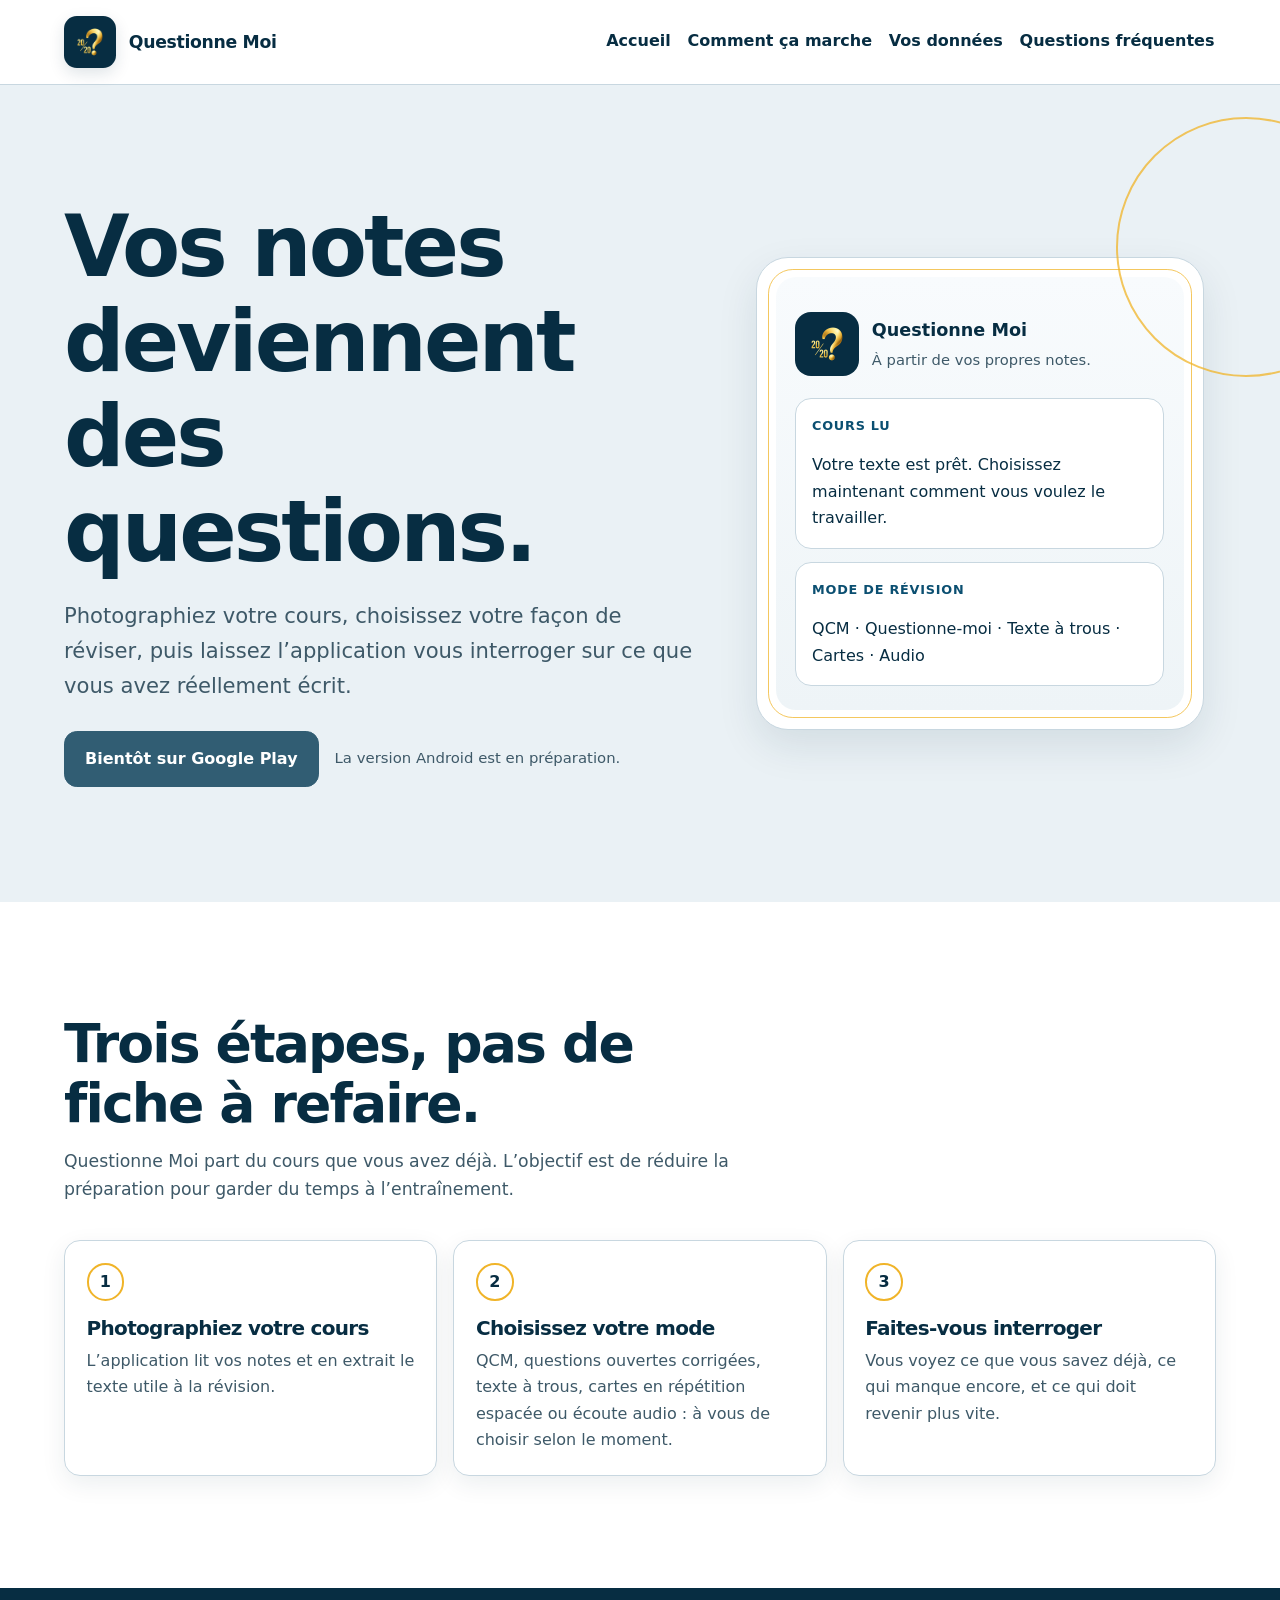
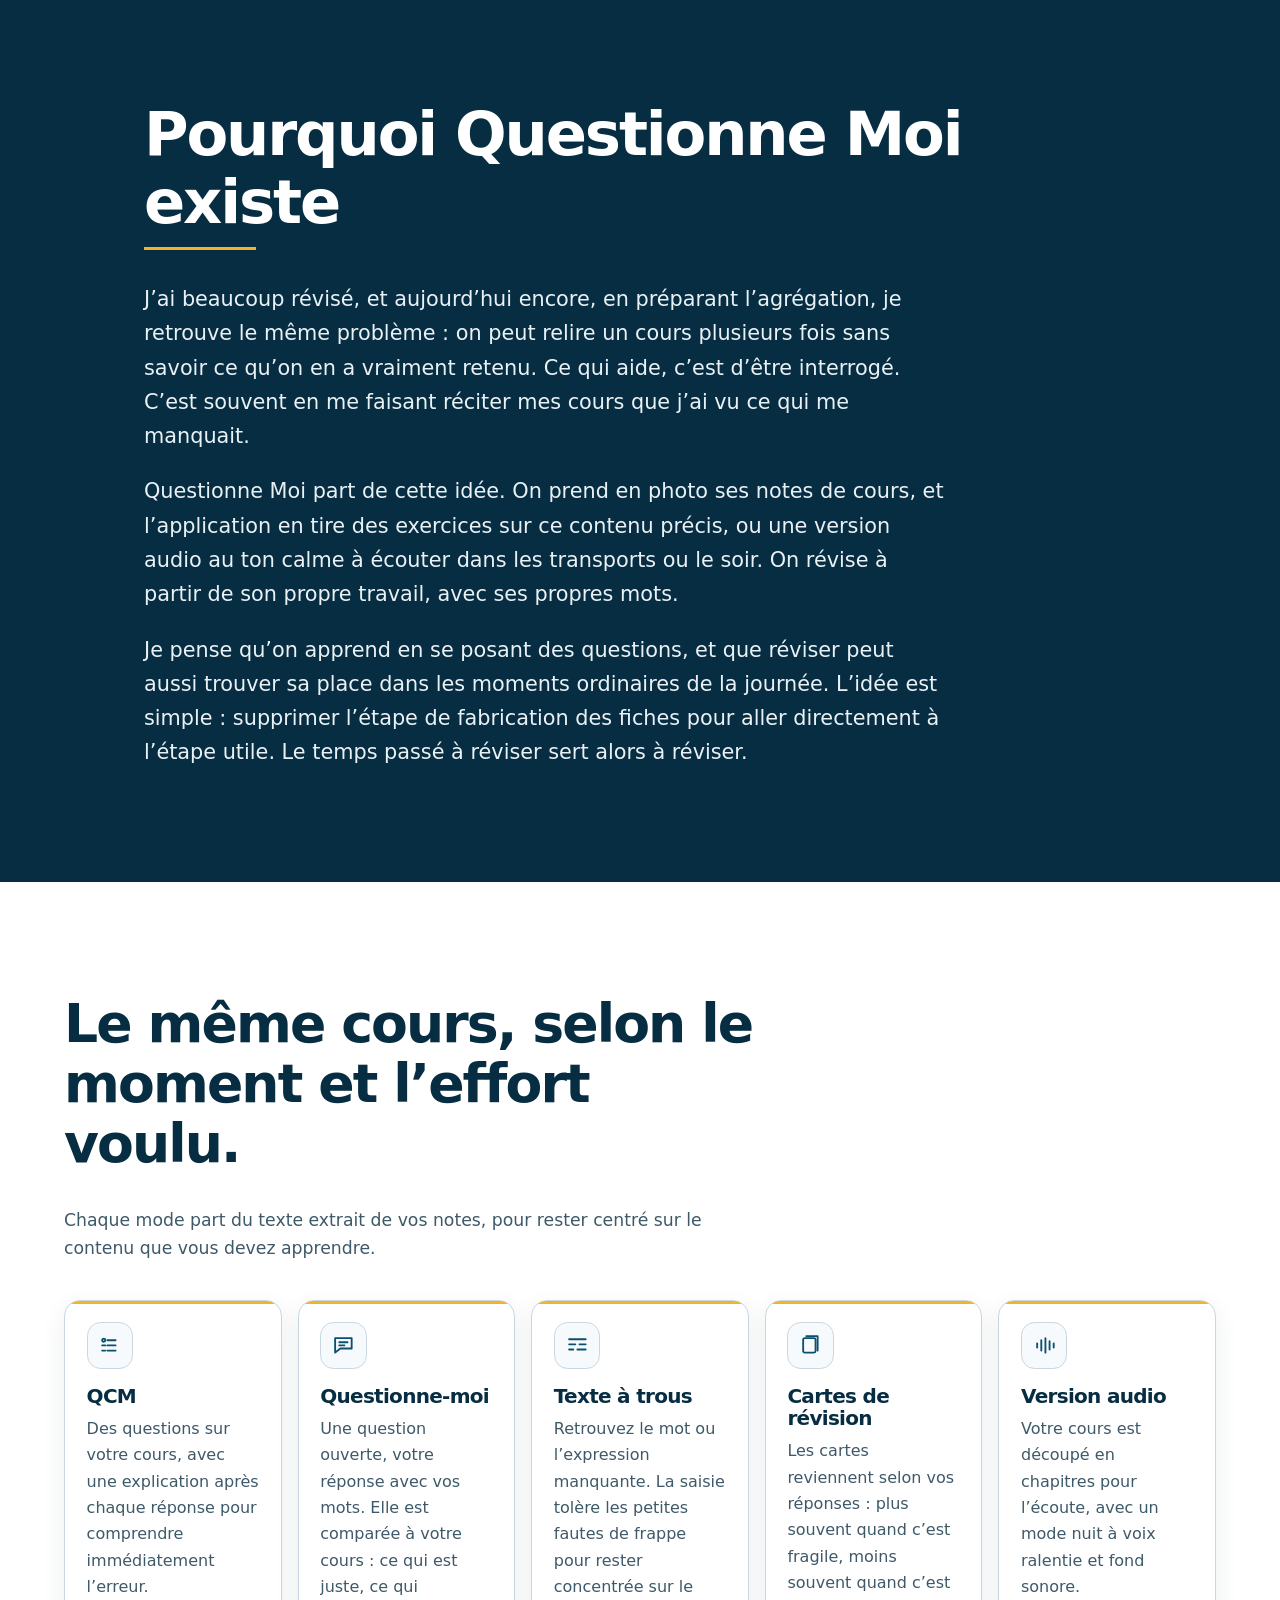
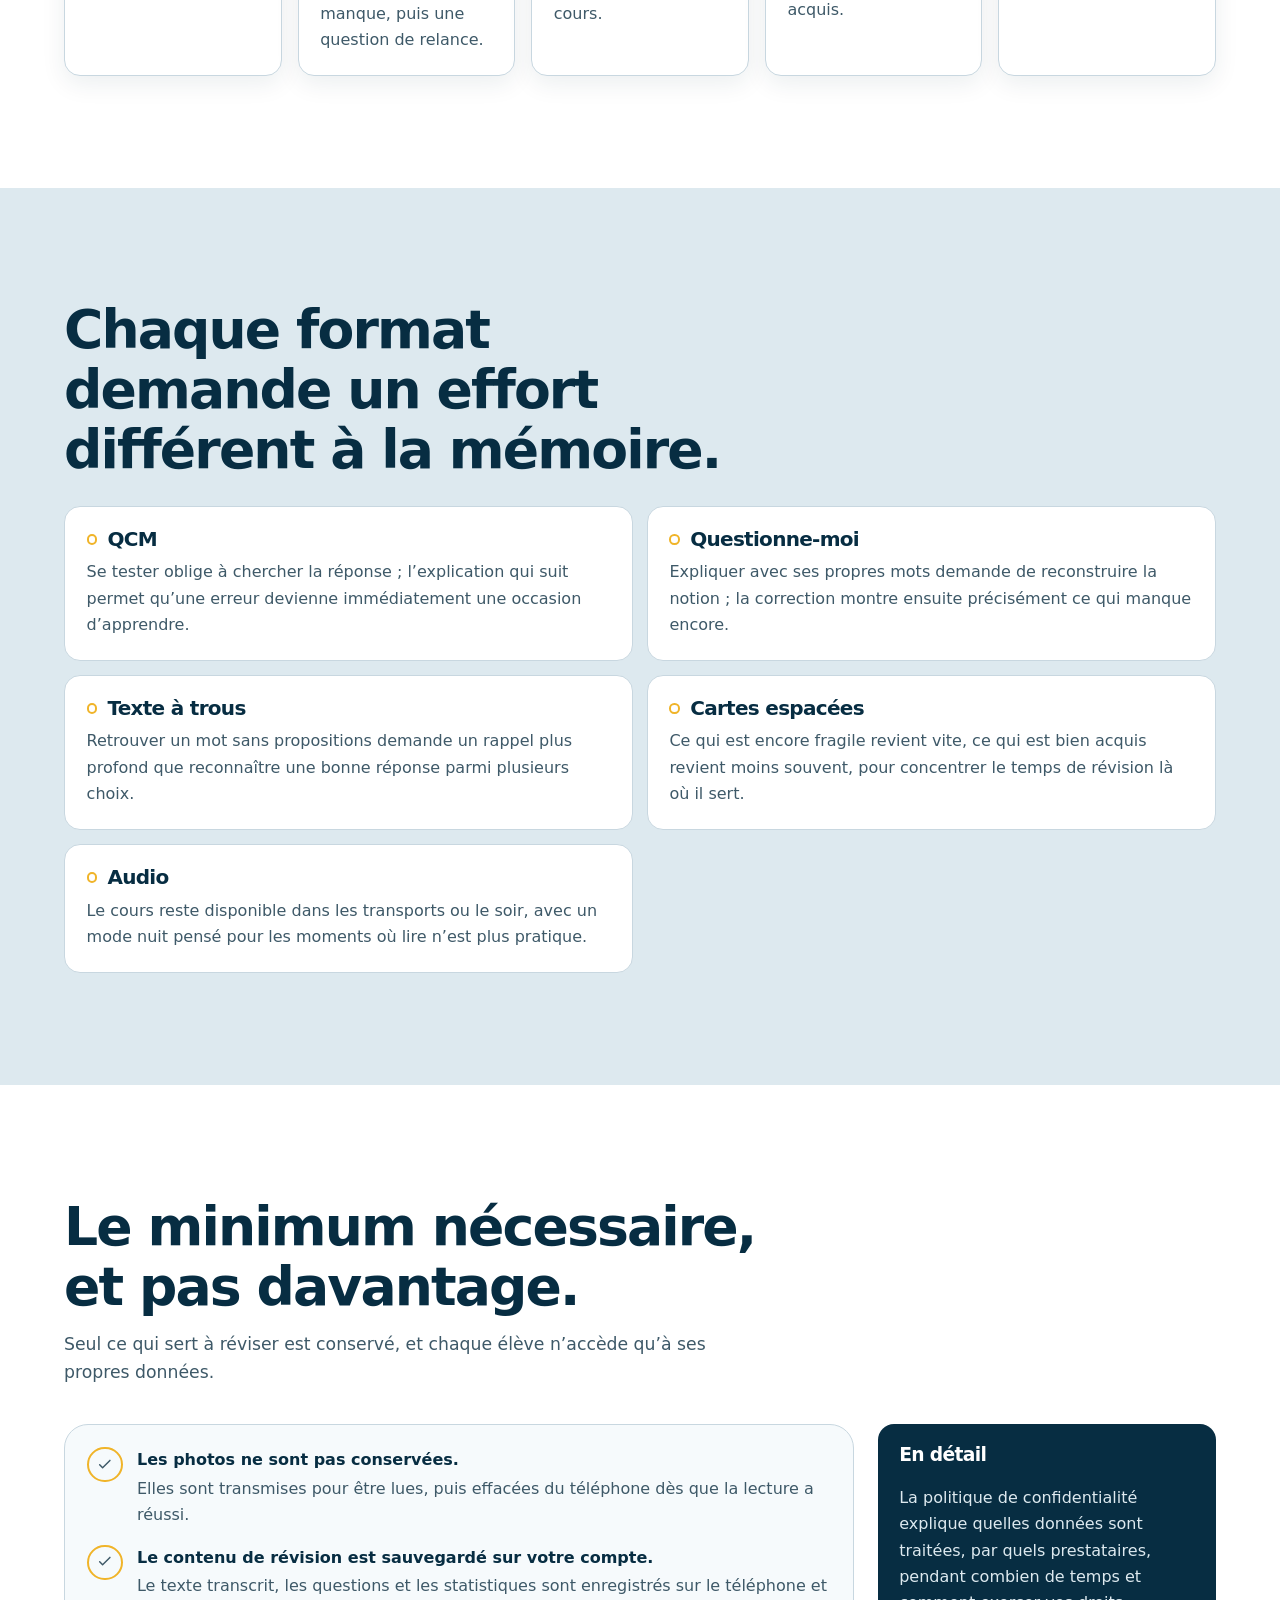
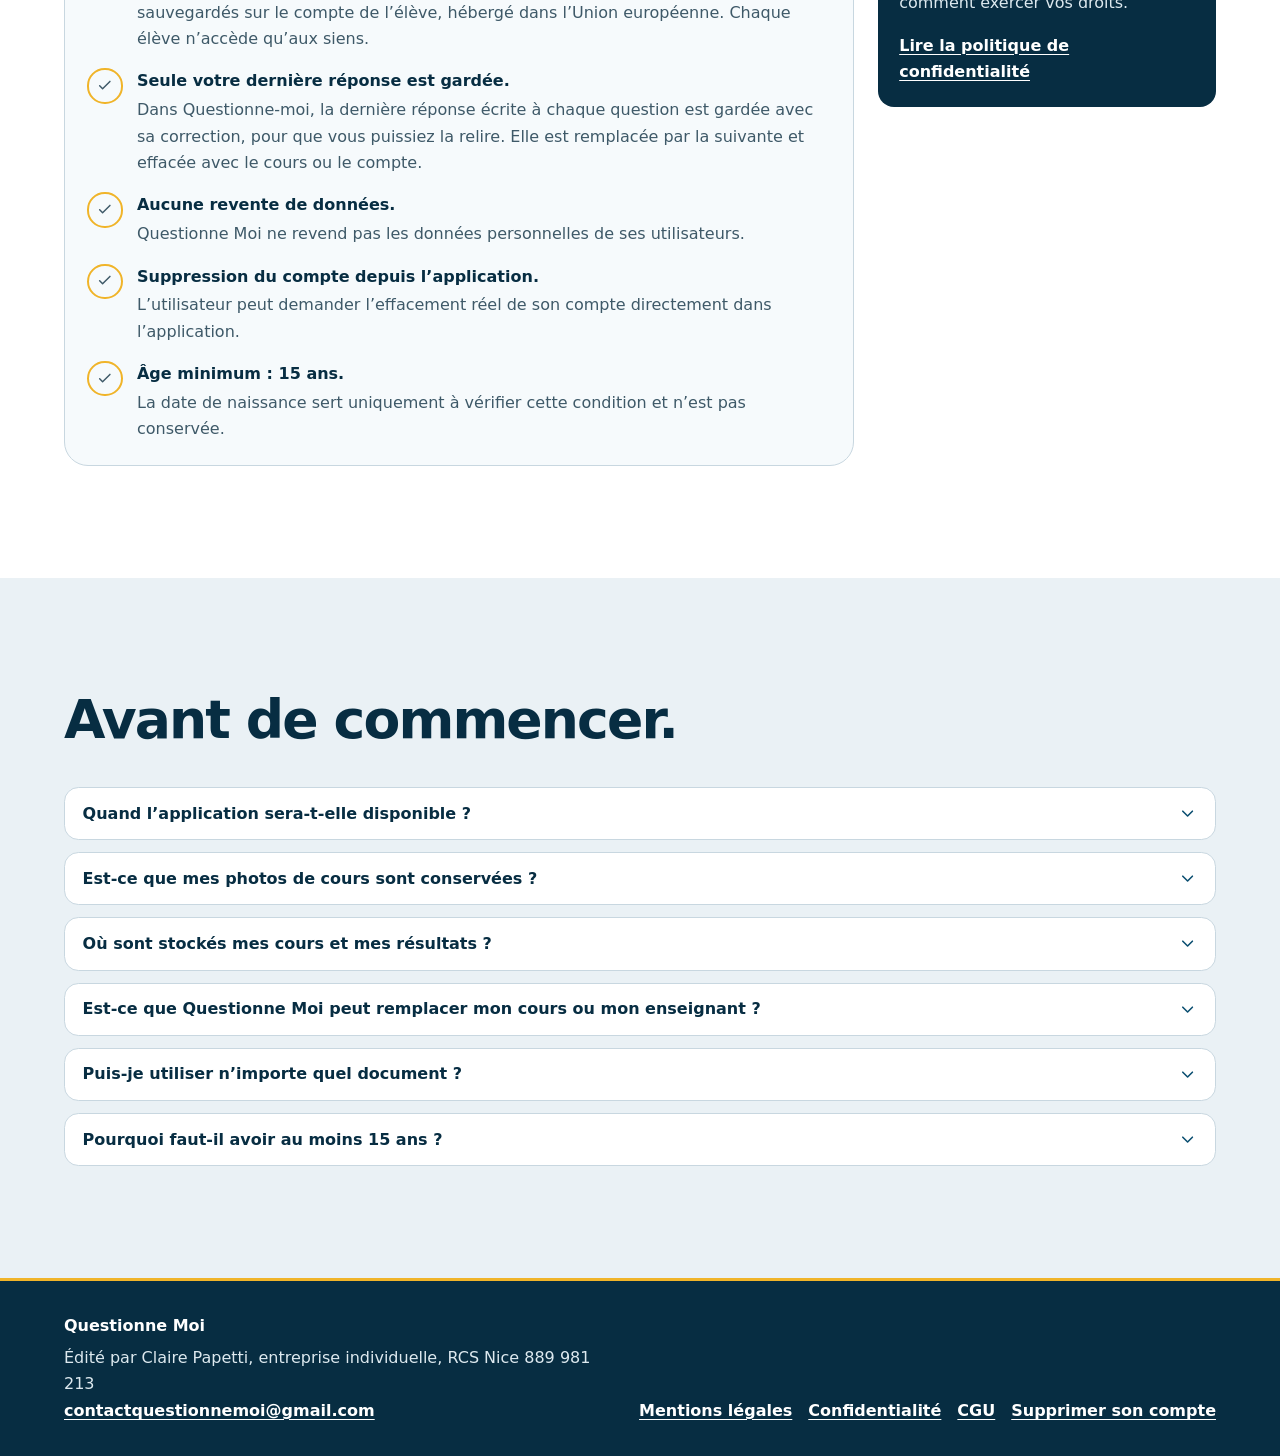
==== index.html @ 8e59fbe0 "Update index.html" ====
<!doctype html>
<html lang="fr">
  <head>
    <meta charset="utf-8">
      <meta name="viewport" content="width=device-width, initial-scale=1">
        <meta name="theme-color" content="#072D42">
          <title>Questionne Moi, réviser en se faisant interroger</title>
          <meta name="description" content="Application mobile de révision. On photographie ses notes de cours, et Questionne Moi en tire un QCM, des questions ouvertes corrigées, un texte à trous, des cartes de révision ou une version audio.">
            <link rel="canonical" href="https://www.questionnemoi.com/">
              <link rel="icon" href="assets/logo.png">
                <meta property="og:type" content="website">
                  <meta property="og:site_name" content="Questionne Moi">
                    <meta property="og:locale" content="fr_FR">
                      <meta property="og:title" content="Questionne Moi, réviser en se faisant interroger">
                        <meta property="og:description" content="Application mobile de révision. On photographie ses notes de cours, et Questionne Moi en tire un QCM, des questions ouvertes corrigées, un texte à trous, des cartes de révision ou une version audio.">
                          <meta property="og:url" content="https://www.questionnemoi.com/">
                            <meta property="og:image" content="https://www.questionnemoi.com/assets/partage.png">
                              <meta property="og:image:width" content="1200">
                                <meta property="og:image:height" content="630">
                                  <meta name="twitter:card" content="summary_large_image">
                                    <script>document.documentElement.classList.add('js');</script>
                                    <style>

:root {
  --ink: #072D42;
  --blue: #0B4F71;
  --blue-deep: #083D58;
  --gold: #F0B429;
  --paper: #EAF1F5;
  --white: #FFFFFF;
  --muted: #3E5968;
  --line: #C8D7E0;
  --shadow: 0 1rem 2.5rem rgba(7, 45, 66, 0.10);
  --shadow-soft: 0 .5rem 1.5rem rgba(7, 45, 66, 0.08);
  --radius-lg: 1.5rem;
  --radius-md: 1rem;
  --radius-sm: .75rem;
  --content: 72rem;
}

* { box-sizing: border-box; }

html {
  scroll-behavior: smooth;
  background: var(--paper);
}

body {
  margin: 0;
  color: var(--ink);
  background: var(--paper);
  font-family: system-ui, -apple-system, "Segoe UI", Roboto, Helvetica, Arial, sans-serif;
  font-size: 1rem;
  line-height: 1.65;
  text-rendering: optimizeLegibility;
}

img, svg { display: block; max-width: 100%; }

a {
  color: var(--blue);
  text-underline-offset: .18em;
  text-decoration-thickness: .08em;
}

a:hover { color: var(--blue-deep); }

button, a {
  -webkit-tap-highlight-color: transparent;
}

a:focus-visible,
button:focus-visible {
  outline: .1875rem solid var(--white);
  outline-offset: .1875rem;
  box-shadow: 0 0 0 .375rem var(--blue);
  border-radius: .35rem;
}

.skip-link {
  position: fixed;
  inset-inline-start: 1rem;
  inset-block-start: 1rem;
  z-index: 100;
  padding: .7rem 1rem;
  border-radius: .6rem;
  color: var(--white);
  background: var(--ink);
  transform: translateY(-180%);
  transition: transform 180ms ease;
}

.skip-link:focus { transform: translateY(0); }

.container {
  width: min(calc(100% - 2rem), var(--content));
  margin-inline: auto;
}

.site-header {
  position: relative;
  z-index: 20;
  background: var(--white);
  border-bottom: .0625rem solid var(--line);
}

.header-inner {
  display: flex;
  flex-direction: column;
  gap: 1rem;
  padding-block: 1rem;
}

.brand {
  display: inline-flex;
  align-items: center;
  gap: .8rem;
  color: var(--ink);
  text-decoration: none;
  font-weight: 800;
  letter-spacing: -.02em;
}

.brand:hover { color: var(--ink); }

.brand img {
  width: 3.25rem;
  height: 3.25rem;
  border-radius: .8rem;
  object-fit: cover;
  box-shadow: 0 .35rem 1rem rgba(7, 45, 66, .13);
}

.brand-name { font-size: 1.08rem; }

.site-nav ul {
  display: flex;
  flex-wrap: wrap;
  gap: .35rem .85rem;
  margin: 0;
  padding: 0;
  list-style: none;
}

.site-nav a {
  display: inline-block;
  padding: .4rem .1rem;
  color: var(--ink);
  font-weight: 700;
  text-decoration: none;
  border-bottom: .125rem solid transparent;
  transition: color 180ms ease, border-color 180ms ease, transform 180ms ease;
}

.site-nav a:hover {
  color: var(--blue);
  border-bottom-color: var(--gold);
  transform: translateY(-.06rem);
}

main { overflow: clip; }

.hero {
  position: relative;
  padding-block: clamp(4rem, 9vw, 7.5rem);
}

.hero::after {
  content: "";
  position: absolute;
  inset-inline-end: -6rem;
  inset-block-start: 2rem;
  width: 16rem;
  height: 16rem;
  border: .125rem solid rgba(240, 180, 41, .75);
  border-radius: 50%;
  pointer-events: none;
}

.hero-grid {
  position: relative;
  display: grid;
  gap: 2.5rem;
  align-items: center;
}

.eyebrow {
  margin: 0 0 .8rem;
  color: var(--blue);
  font-weight: 800;
  letter-spacing: .08em;
  text-transform: uppercase;
  font-size: .82rem;
}

h1, h2, h3 {
  margin-block-start: 0;
  color: var(--ink);
  line-height: 1.12;
  letter-spacing: -.035em;
}

h1 {
  max-width: 12ch;
  margin-block-end: 1.2rem;
  font-size: clamp(2.7rem, 8vw, 5.3rem);
  font-weight: 850;
}

.hero-copy {
  max-width: 40rem;
  margin: 0 0 1.7rem;
  color: var(--muted);
  font-size: clamp(1.08rem, 2.8vw, 1.32rem);
}

.cta-row {
  display: flex;
  flex-wrap: wrap;
  align-items: center;
  gap: 1rem;
}

.button {
  display: inline-flex;
  align-items: center;
  justify-content: center;
  min-height: 3.25rem;
  padding: .85rem 1.25rem;
  border: .0625rem solid var(--blue);
  border-radius: .8rem;
  color: var(--white);
  background: var(--blue);
  font: inherit;
  font-weight: 800;
  text-decoration: none;
  box-shadow: var(--shadow-soft);
  transition: transform 180ms ease, background-color 180ms ease, box-shadow 180ms ease;
}

.button:hover {
  color: var(--white);
  background: var(--blue-deep);
  transform: translateY(-.12rem);
  box-shadow: 0 .8rem 1.8rem rgba(7, 45, 66, .16);
}

.button[disabled] {
  opacity: 1;
  cursor: not-allowed;
  background: #315D73;
  border-color: #315D73;
  box-shadow: none;
  transform: none;
}

.cta-note {
  margin: 0;
  color: var(--muted);
  font-size: .93rem;
}

.hero-card {
  position: relative;
  max-width: 28rem;
  margin-inline: auto;
  padding: 1.2rem;
  background: var(--white);
  border: .0625rem solid var(--line);
  border-radius: 2rem;
  box-shadow: var(--shadow);
}

.hero-card::before {
  content: "";
  position: absolute;
  inset: .7rem;
  border: .0625rem solid rgba(240, 180, 41, .75);
  border-radius: 1.55rem;
  pointer-events: none;
}

.app-preview {
  position: relative;
  padding: 2.2rem 1.2rem 1.5rem;
  background: linear-gradient(180deg, #F8FBFD 0%, #EEF4F7 100%);
  border-radius: 1.25rem;
}

.preview-top {
  display: flex;
  align-items: center;
  gap: .8rem;
  margin-bottom: 1.4rem;
}

.preview-top img {
  width: 4rem;
  height: 4rem;
  border-radius: 1rem;
}

.preview-title {
  margin: 0;
  font-weight: 850;
  font-size: 1.1rem;
}

.preview-subtitle {
  margin: .2rem 0 0;
  color: var(--muted);
  font-size: .92rem;
}

.preview-card {
  margin-top: .85rem;
  padding: 1rem;
  background: var(--white);
  border: .0625rem solid var(--line);
  border-radius: 1rem;
}

.preview-label {
  margin: 0 0 .45rem;
  color: var(--blue);
  font-size: .8rem;
  font-weight: 800;
  text-transform: uppercase;
  letter-spacing: .06em;
}

.preview-card p:last-child { margin-bottom: 0; }

.section {
  padding-block: clamp(4.3rem, 9vw, 7rem);
}

.section-white { background: var(--white); }

.section-heading {
  max-width: 44rem;
  margin-bottom: 2.3rem;
}

.section-heading h2 {
  margin-bottom: .8rem;
  font-size: clamp(2rem, 5vw, 3.35rem);
}

.section-heading p {
  margin: 0;
  color: var(--muted);
  font-size: 1.08rem;
}

.steps,
.mode-grid {
  display: grid;
  gap: 1rem;
}

.step,
.mode-card,
.reason-card {
  position: relative;
  padding: 1.35rem;
  background: var(--white);
  border: .0625rem solid var(--line);
  border-radius: var(--radius-md);
  box-shadow: var(--shadow-soft);
  transition: transform 180ms ease, box-shadow 180ms ease, border-color 180ms ease;
}

.step:hover,
.mode-card:hover,
.reason-card:hover {
  transform: translateY(-.2rem);
  box-shadow: 0 .9rem 2rem rgba(7, 45, 66, .12);
  border-color: #9CB6C5;
}

.step-number {
  display: inline-flex;
  align-items: center;
  justify-content: center;
  width: 2.35rem;
  height: 2.35rem;
  margin-bottom: 1rem;
  border: .125rem solid var(--gold);
  border-radius: 50%;
  color: var(--ink);
  background: var(--white);
  font-weight: 850;
}

.icon-wrap {
  display: inline-grid;
  place-items: center;
  width: 2.9rem;
  height: 2.9rem;
  margin-bottom: 1rem;
  border: .0625rem solid var(--line);
  border-radius: .85rem;
  color: var(--blue);
  background: #F7FAFC;
}

.icon-wrap svg {
  width: 1.55rem;
  height: 1.55rem;
}

.step h3,
.mode-card h3,
.reason-card h3 {
  margin-bottom: .55rem;
  font-size: 1.25rem;
}

.step p,
.mode-card p,
.reason-card p {
  margin: 0;
  color: var(--muted);
}

.why {
  position: relative;
  color: var(--paper);
  background: var(--ink);
}

.why .container {
  width: min(calc(100% - 2rem), 62rem);
}

.why .eyebrow { color: #DDE9EF; }

.why h2 {
  position: relative;
  display: inline-block;
  margin-bottom: 2rem;
  color: var(--white);
  font-size: clamp(2.2rem, 5.5vw, 3.8rem);
}

.why h2::after {
  content: "";
  display: block;
  width: 7rem;
  height: .18rem;
  margin-top: .7rem;
  background: var(--gold);
  transform-origin: left center;
}

.js .why:not(.is-visible) h2::after {
  transform: scaleX(0);
}

.js .why.is-visible h2::after {
  transform: scaleX(1);
  transition: transform 520ms ease 120ms;
}

.why-copy {
  display: grid;
  gap: 1.3rem;
  max-width: 50rem;
}

.why-copy p {
  margin: 0;
  color: #EAF1F5;
  font-size: clamp(1.08rem, 2.4vw, 1.3rem);
}

.editor-placeholder {
  display: inline-block;
  margin-inline-start: .25rem;
  padding: .08rem .35rem;
  border: .0625rem dashed #B9CDD8;
  border-radius: .35rem;
  color: #FFFFFF;
  font-size: .9em;
}

.modes-intro {
  display: flex;
  flex-direction: column;
  gap: 1.2rem;
}

.mode-card {
  overflow: hidden;
}

.mode-card::before {
  content: "";
  position: absolute;
  inset-block-start: 0;
  inset-inline: 0;
  height: .22rem;
  background: var(--gold);
}

.memory {
  background: #DDE9EF;
}

.memory .section-heading {
  margin-bottom: 1.6rem;
}

.reason-list {
  display: grid;
  gap: .85rem;
}

.reason-card {
  box-shadow: none;
}

.reason-card h3 {
  display: flex;
  align-items: center;
  gap: .65rem;
}

.reason-dot {
  flex: 0 0 auto;
  width: .65rem;
  height: .65rem;
  border: .125rem solid var(--gold);
  border-radius: 50%;
}

.data-grid {
  display: grid;
  gap: 1.5rem;
  align-items: start;
}

.data-panel {
  padding: 1.4rem;
  background: #F6FAFC;
  border: .0625rem solid var(--line);
  border-radius: var(--radius-lg);
}

.data-list {
  display: grid;
  gap: 1rem;
  margin: 0;
  padding: 0;
  list-style: none;
}

.data-list li {
  display: grid;
  grid-template-columns: 2.3rem 1fr;
  gap: .8rem;
  align-items: start;
}

.data-check {
  display: grid;
  place-items: center;
  width: 2.2rem;
  height: 2.2rem;
  border: .125rem solid var(--gold);
  border-radius: 50%;
  color: var(--blue);
}

.data-check svg {
  width: 1.1rem;
  height: 1.1rem;
}

.data-list strong {
  display: block;
  margin-bottom: .15rem;
}

.data-list span {
  color: var(--muted);
}

.data-note {
  padding: 1.35rem;
  color: var(--white);
  background: var(--ink);
  border-radius: var(--radius-md);
}

.data-note h3 { color: var(--white); }

.data-note p {
  margin-bottom: 1rem;
  color: #DDE9EF;
}

.data-note a {
  color: var(--white);
  font-weight: 800;
}

.data-note a:hover { color: var(--paper); }

.faq-list {
  display: grid;
  gap: .75rem;
}

.faq-item {
  background: var(--white);
  border: .0625rem solid var(--line);
  border-radius: .9rem;
  overflow: hidden;
  transition: border-color 180ms ease, box-shadow 180ms ease;
}

.faq-item:hover {
  border-color: #9CB6C5;
  box-shadow: var(--shadow-soft);
}

.faq-item h3 {
  margin: 0;
  font-size: 1rem;
  letter-spacing: 0;
}

.faq-question {
  width: 100%;
  display: flex;
  align-items: center;
  justify-content: space-between;
  gap: 1rem;
  padding: 1rem 1.1rem;
  border: 0;
  color: var(--ink);
  background: transparent;
  font: inherit;
  font-weight: 800;
  text-align: left;
  cursor: pointer;
}

.faq-question:hover { background: #F8FBFD; }

.faq-question svg {
  flex: 0 0 auto;
  width: 1.2rem;
  height: 1.2rem;
  color: var(--blue);
  transition: transform 180ms ease;
}

.faq-question[aria-expanded="true"] svg {
  transform: rotate(180deg);
}

.faq-answer {
  height: 0;
  overflow: hidden;
  transition: height 220ms ease;
}

.faq-answer-inner {
  padding: 0 1.1rem 1.1rem;
  color: var(--muted);
}

.faq-answer-inner p { margin: 0; }

.site-footer {
  color: #EAF1F5;
  background: var(--ink);
  border-top: .1875rem solid var(--gold);
}

.footer-inner {
  display: grid;
  gap: 1.5rem;
  padding-block: 2rem;
}

.footer-brand {
  margin: 0 0 .35rem;
  color: var(--white);
  font-weight: 850;
}

.footer-meta {
  margin: 0;
  color: #DDE9EF;
}

.footer-links {
  display: flex;
  flex-wrap: wrap;
  gap: .5rem 1rem;
  margin: 0;
  padding: 0;
  list-style: none;
}

.site-footer a {
  color: var(--white);
  font-weight: 700;
  transition: color 180ms ease, transform 180ms ease;
}

.site-footer a:hover {
  color: var(--paper);
  transform: translateY(-.06rem);
}

.js .reveal {
  opacity: 0;
  transform: translateY(1rem);
}

.js .reveal.is-visible {
  opacity: 1;
  transform: translateY(0);
  transition: opacity 520ms ease, transform 520ms ease;
}

.js .why-copy p {
  opacity: 0;
  transform: translateY(.8rem);
}

.js .why.is-visible .why-copy p {
  opacity: 1;
  transform: translateY(0);
  transition: opacity 520ms ease, transform 520ms ease;
}

.js .why.is-visible .why-copy p:nth-child(1) { transition-delay: 140ms; }
.js .why.is-visible .why-copy p:nth-child(2) { transition-delay: 250ms; }
.js .why.is-visible .why-copy p:nth-child(3) { transition-delay: 360ms; }

@media (min-width: 42rem) {
  .container { width: min(calc(100% - 3rem), var(--content)); }

  .header-inner {
    flex-direction: row;
    align-items: center;
    justify-content: space-between;
  }

  .hero-grid {
    grid-template-columns: minmax(0, 1.15fr) minmax(18rem, .85fr);
  }

  .steps { grid-template-columns: repeat(3, minmax(0, 1fr)); }
  .mode-grid { grid-template-columns: repeat(2, minmax(0, 1fr)); }
  .reason-list { grid-template-columns: repeat(2, minmax(0, 1fr)); }
  .data-grid { grid-template-columns: minmax(0, 1.4fr) minmax(16rem, .6fr); }

  .footer-inner {
    grid-template-columns: minmax(0, 1fr) auto;
    align-items: end;
  }
}

@media (min-width: 68rem) {
  .mode-grid { grid-template-columns: repeat(5, minmax(0, 1fr)); }
}

@media (prefers-reduced-motion: reduce) {
  html { scroll-behavior: auto; }

  *,
  *::before,
  *::after {
    animation: none !important;
    transition: none !important;
  }

  .js .reveal,
  .js .why-copy p,
  .js .why:not(.is-visible) h2::after {
    opacity: 1 !important;
    transform: none !important;
  }

  .faq-answer {
    transition: none !important;
  }
}

  </style>
                                  </head>
                                  <body>
                                    <a class="skip-link" href="#contenu">Aller au contenu</a>
                                    <header class="site-header">
                                      <div class="container header-inner">
                                        <a class="brand" href="index.html" aria-label="Questionne Moi, accueil">
                                          <img src="assets/logo.png" alt="Logo Questionne Moi, point d’interrogation doré sur fond bleu encre">
                                            <span class="brand-name">Questionne Moi</span>
                                          </a>
                                          <nav class="site-nav" aria-label="Navigation principale">
                                            <ul>
                                              <li>
                                                <a href="index.html">Accueil</a>
                                              </li>
                                              <li>
                                                <a href="index.html#fonctionnement">Comment ça marche</a>
                                              </li>
                                              <li>
                                                <a href="index.html#donnees">Vos données</a>
                                              </li>
                                              <li>
                                                <a href="index.html#faq">Questions fréquentes</a>
                                              </li>
                                            </ul>
                                          </nav>
                                        </div>
                                      </header>
                                      <main id="contenu">
                                        <section class="hero" aria-labelledby="hero-title">
                                          <div class="container hero-grid">
                                            <div>
                                              <h1 id="hero-title">Vos notes deviennent des questions.</h1>
                                              <p class="hero-copy">Photographiez votre cours, choisissez votre façon de réviser, puis laissez l’application vous interroger sur ce que vous avez réellement écrit.</p>
                                              <div class="cta-row">
                                                <button class="button" type="button" disabled aria-disabled="true">Bientôt sur Google Play</button>
                                                <p class="cta-note">La version Android est en préparation.</p>
                                              </div>
                                            </div>
                                            <div class="hero-card" aria-label="Aperçu du fonctionnement de Questionne Moi">
                                              <div class="app-preview">
                                                <div class="preview-top">
                                                  <img src="assets/logo.png" alt="Logo Questionne Moi">
                                                    <div>
                                                      <p class="preview-title">Questionne Moi</p>
                                                      <p class="preview-subtitle">À partir de vos propres notes.</p>
                                                    </div>
                                                  </div>
                                                  <div class="preview-card">
                                                    <p class="preview-label">Cours lu</p>
                                                    <p>Votre texte est prêt. Choisissez maintenant comment vous voulez le travailler.</p>
                                                  </div>
                                                  <div class="preview-card">
                                                    <p class="preview-label">Mode de révision</p>
                                                    <p>QCM · Questionne-moi · Texte à trous · Cartes · Audio</p>
                                                  </div>
                                                </div>
                                              </div>
                                            </div>
                                          </section>
                                          <section class="section section-white" id="fonctionnement" aria-labelledby="fonctionnement-title">
                                            <div class="container">
                                              <div class="section-heading">
                                                <h2 id="fonctionnement-title">Trois étapes, pas de fiche à refaire.</h2>
                                                <p>Questionne Moi part du cours que vous avez déjà. L’objectif est de réduire la préparation pour garder du temps à l’entraînement.</p>
                                              </div>
                                              <div class="steps">
                                                <article class="step">
                                                  <span class="step-number" aria-hidden="true">1</span>
                                                  <h3>Photographiez votre cours</h3>
                                                  <p>L’application lit vos notes et en extrait le texte utile à la révision.</p>
                                                </article>
                                                <article class="step">
                                                  <span class="step-number" aria-hidden="true">2</span>
                                                  <h3>Choisissez votre mode</h3>
                                                  <p>QCM, questions ouvertes corrigées, texte à trous, cartes en répétition espacée ou écoute audio : à vous de choisir selon le moment.</p>
                                                </article>
                                                <article class="step">
                                                  <span class="step-number" aria-hidden="true">3</span>
                                                  <h3>Faites-vous interroger</h3>
                                                  <p>Vous voyez ce que vous savez déjà, ce qui manque encore, et ce qui doit revenir plus vite.</p>
                                                </article>
                                              </div>
                                            </div>
                                          </section>
                                          <section class="section why" id="pourquoi" aria-labelledby="pourquoi-title">
                                            <div class="container">
                                              <h2 id="pourquoi-title">Pourquoi Questionne Moi existe</h2>
                                              <div class="why-copy">
                                                <p>J’ai beaucoup révisé, et aujourd’hui encore, en préparant l’agrégation, je retrouve le même problème : on peut relire un cours plusieurs fois sans savoir ce qu’on en a vraiment retenu. Ce qui aide, c’est d’être interrogé. C’est souvent en me faisant réciter mes cours que j’ai vu ce qui me manquait.</p>
                                                <p>Questionne Moi part de cette idée. On prend en photo ses notes de cours, et l’application en tire des exercices sur ce contenu précis, ou une version audio au ton calme à écouter dans les transports ou le soir. On révise à partir de son propre travail, avec ses propres mots.</p>
                                                <p>Je pense qu’on apprend en se posant des questions, et que réviser peut aussi trouver sa place dans les moments ordinaires de la journée. L’idée est simple : supprimer l’étape de fabrication des fiches pour aller directement à l’étape utile. Le temps passé à réviser sert alors à réviser.</p>
                                              </div>
                                            </div>
                                          </section>
                                          <section class="section section-white" id="modes" aria-labelledby="modes-title">
                                            <div class="container">
                                              <div class="section-heading modes-intro">
                                                <div>
                                                  <h2 id="modes-title">Le même cours, selon le moment et l’effort voulu.</h2>
                                                </div>
                                                <p>Chaque mode part du texte extrait de vos notes, pour rester centré sur le contenu que vous devez apprendre.</p>
                                              </div>
                                              <div class="mode-grid">
                                                <article class="mode-card">
                                                  <div class="icon-wrap" aria-hidden="true">
                                                    <svg viewBox="0 0 24 24" fill="none" stroke="currentColor" stroke-width="1.8" stroke-linecap="round" stroke-linejoin="round">
                                                      <circle cx="6.5" cy="7" r="1.5"/>
                                                      <path d="M10 7h8M5 12h3M10 12h8M5 17h3M10 17h8"/>
                                                    </svg>
                                                  </div>
                                                  <h3>QCM</h3>
                                                  <p>Des questions sur votre cours, avec une explication après chaque réponse pour comprendre immédiatement l’erreur.</p>
                                                </article>
                                                <article class="mode-card">
                                                  <div class="icon-wrap" aria-hidden="true">
                                                    <svg viewBox="0 0 24 24" fill="none" stroke="currentColor" stroke-width="1.8" stroke-linecap="round" stroke-linejoin="round">
                                                      <path d="M4 5h16v10H9l-5 4z"/>
                                                      <path d="M8 9h8M8 12h5"/>
                                                    </svg>
                                                  </div>
                                                  <h3>Questionne-moi</h3>
                                                  <p>Une question ouverte, votre réponse avec vos mots. Elle est comparée à votre cours : ce qui est juste, ce qui manque, puis une question de relance.</p>
                                                </article>
                                                <article class="mode-card">
                                                  <div class="icon-wrap" aria-hidden="true">
                                                    <svg viewBox="0 0 24 24" fill="none" stroke="currentColor" stroke-width="1.8" stroke-linecap="round" stroke-linejoin="round">
                                                      <path d="M4 6h16M4 11h6M14 11h6M4 16h4M12 16h8"/>
                                                    </svg>
                                                  </div>
                                                  <h3>Texte à trous</h3>
                                                  <p>Retrouvez le mot ou l’expression manquante. La saisie tolère les petites fautes de frappe pour rester concentrée sur le cours.</p>
                                                </article>
                                                <article class="mode-card">
                                                  <div class="icon-wrap" aria-hidden="true">
                                                    <svg viewBox="0 0 24 24" fill="none" stroke="currentColor" stroke-width="1.8" stroke-linecap="round" stroke-linejoin="round">
                                                      <rect x="5" y="5" width="12" height="14" rx="1.5"/>
                                                      <path d="M8 3h11v14"/>
                                                    </svg>
                                                  </div>
                                                  <h3>Cartes de révision</h3>
                                                  <p>Les cartes reviennent selon vos réponses : plus souvent quand c’est fragile, moins souvent quand c’est acquis.</p>
                                                </article>
                                                <article class="mode-card">
                                                  <div class="icon-wrap" aria-hidden="true">
                                                    <svg viewBox="0 0 24 24" fill="none" stroke="currentColor" stroke-width="1.8" stroke-linecap="round" stroke-linejoin="round">
                                                      <path d="M5 10v4M9 7v10M13 5v14M17 8v8M21 10v4"/>
                                                    </svg>
                                                  </div>
                                                  <h3>Version audio</h3>
                                                  <p>Votre cours est découpé en chapitres pour l’écoute, avec un mode nuit à voix ralentie et fond sonore.</p>
                                                </article>
                                              </div>
                                            </div>
                                          </section>
                                          <section class="section memory" id="pourquoi-exercices" aria-labelledby="pourquoi-exercices-title">
                                            <div class="container">
                                              <div class="section-heading">
                                                <h2 id="pourquoi-exercices-title">Chaque format demande un effort différent à la mémoire.</h2>
                                              </div>
                                              <div class="reason-list">
                                                <article class="reason-card">
                                                  <h3>
                                                    <span class="reason-dot" aria-hidden="true">
                                                    </span>QCM</h3>
                                                    <p>Se tester oblige à chercher la réponse ; l’explication qui suit permet qu’une erreur devienne immédiatement une occasion d’apprendre.</p>
                                                  </article>
                                                  <article class="reason-card">
                                                    <h3>
                                                      <span class="reason-dot" aria-hidden="true">
                                                      </span>Questionne-moi</h3>
                                                      <p>Expliquer avec ses propres mots demande de reconstruire la notion ; la correction montre ensuite précisément ce qui manque encore.</p>
                                                    </article>
                                                    <article class="reason-card">
                                                      <h3>
                                                        <span class="reason-dot" aria-hidden="true">
                                                        </span>Texte à trous</h3>
                                                        <p>Retrouver un mot sans propositions demande un rappel plus profond que reconnaître une bonne réponse parmi plusieurs choix.</p>
                                                      </article>
                                                      <article class="reason-card">
                                                        <h3>
                                                          <span class="reason-dot" aria-hidden="true">
                                                          </span>Cartes espacées</h3>
                                                          <p>Ce qui est encore fragile revient vite, ce qui est bien acquis revient moins souvent, pour concentrer le temps de révision là où il sert.</p>
                                                        </article>
                                                        <article class="reason-card">
                                                          <h3>
                                                            <span class="reason-dot" aria-hidden="true">
                                                            </span>Audio</h3>
                                                            <p>Le cours reste disponible dans les transports ou le soir, avec un mode nuit pensé pour les moments où lire n’est plus pratique.</p>
                                                          </article>
                                                        </div>
                                                      </div>
                                                    </section>
                                                    <section class="section section-white" id="donnees" aria-labelledby="donnees-title">
                                                      <div class="container">
                                                        <div class="section-heading">
                                                          <h2 id="donnees-title">Le minimum nécessaire, et pas davantage.</h2>
                                                          <p>Seul ce qui sert à réviser est conservé, et chaque élève n’accède qu’à ses propres données.</p>
                                                        </div>
                                                        <div class="data-grid">
                                                          <div class="data-panel">
                                                            <ul class="data-list">
                                                              <li>
                                                                <span class="data-check" aria-hidden="true">
                                                                  <svg viewBox="0 0 24 24" fill="none" stroke="currentColor" stroke-width="2" stroke-linecap="round" stroke-linejoin="round">
                                                                    <path d="M5 12l4 4L19 6"/>
                                                                  </svg>
                                                                </span>
                                                                <div>
                                                                  <strong>Les photos ne sont pas conservées.</strong>
                                                                  <span>Elles sont transmises pour être lues, puis effacées du téléphone dès que la lecture a réussi.</span>
                                                                </div>
                                                              </li>
                                                              <li>
                                                                <span class="data-check" aria-hidden="true">
                                                                  <svg viewBox="0 0 24 24" fill="none" stroke="currentColor" stroke-width="2" stroke-linecap="round" stroke-linejoin="round">
                                                                    <path d="M5 12l4 4L19 6"/>
                                                                  </svg>
                                                                </span>
                                                                <div>
                                                                  <strong>Le contenu de révision est sauvegardé sur votre compte.</strong>
                                                                  <span>Le texte transcrit, les questions et les statistiques sont enregistrés sur le téléphone et sauvegardés sur le compte de l’élève, hébergé dans l’Union européenne. Chaque élève n’accède qu’aux siens.</span>
                                                                </div>
                                                              </li>
                                                              <li>
                                                                <span class="data-check" aria-hidden="true">
                                                                  <svg viewBox="0 0 24 24" fill="none" stroke="currentColor" stroke-width="2" stroke-linecap="round" stroke-linejoin="round">
                                                                    <path d="M5 12l4 4L19 6"/>
                                                                  </svg>
                                                                </span>
                                                                <div>
                                                                  <strong>Seule votre dernière réponse est gardée.</strong>
                                                                  <span>Dans Questionne-moi, la dernière réponse écrite à chaque question est gardée avec sa correction, pour que vous puissiez la relire. Elle est remplacée par la suivante et effacée avec le cours ou le compte.</span>
                                                                </div>
                                                              </li>
                                                              <li>
                                                                <span class="data-check" aria-hidden="true">
                                                                  <svg viewBox="0 0 24 24" fill="none" stroke="currentColor" stroke-width="2" stroke-linecap="round" stroke-linejoin="round">
                                                                    <path d="M5 12l4 4L19 6"/>
                                                                  </svg>
                                                                </span>
                                                                <div>
                                                                  <strong>Aucune revente de données.</strong>
                                                                  <span>Questionne Moi ne revend pas les données personnelles de ses utilisateurs.</span>
                                                                </div>
                                                              </li>
                                                              <li>
                                                                <span class="data-check" aria-hidden="true">
                                                                  <svg viewBox="0 0 24 24" fill="none" stroke="currentColor" stroke-width="2" stroke-linecap="round" stroke-linejoin="round">
                                                                    <path d="M5 12l4 4L19 6"/>
                                                                  </svg>
                                                                </span>
                                                                <div>
                                                                  <strong>Suppression du compte depuis l’application.</strong>
                                                                  <span>L’utilisateur peut demander l’effacement réel de son compte directement dans l’application.</span>
                                                                </div>
                                                              </li>
                                                              <li>
                                                                <span class="data-check" aria-hidden="true">
                                                                  <svg viewBox="0 0 24 24" fill="none" stroke="currentColor" stroke-width="2" stroke-linecap="round" stroke-linejoin="round">
                                                                    <path d="M5 12l4 4L19 6"/>
                                                                  </svg>
                                                                </span>
                                                                <div>
                                                                  <strong>Âge minimum : 15 ans.</strong>
                                                                  <span>La date de naissance sert uniquement à vérifier cette condition et n’est pas conservée.</span>
                                                                </div>
                                                              </li>
                                                            </ul>
                                                          </div>
                                                          <aside class="data-note" aria-label="En savoir plus sur les données personnelles">
                                                            <h3>En détail</h3>
                                                            <p>La politique de confidentialité explique quelles données sont traitées, par quels prestataires, pendant combien de temps et comment exercer vos droits.</p>
                                                            <a href="confidentialite.html">Lire la politique de confidentialité</a>
                                                          </aside>
                                                        </div>
                                                      </div>
                                                    </section>
                                                    <section class="section" id="faq" aria-labelledby="faq-title">
                                                      <div class="container">
                                                        <div class="section-heading">
                                                          <h2 id="faq-title">Avant de commencer.</h2>
                                                        </div>
                                                        <div class="faq-list">
                                                          <article class="faq-item">
                                                            <h3>
                                                              <button class="faq-question" type="button" aria-expanded="false" aria-controls="faq-a1" id="faq-q1">
                                                                Quand l’application sera-t-elle disponible ?
                                                                <svg viewBox="0 0 24 24" fill="none" stroke="currentColor" stroke-width="2" stroke-linecap="round" stroke-linejoin="round" aria-hidden="true">
                                                                  <path d="M6 9l6 6 6-6"/>
                                                                </svg>
                                                              </button>
                                                            </h3>
                                                            <div class="faq-answer" id="faq-a1" role="region" aria-labelledby="faq-q1" hidden>
                                                              <div class="faq-answer-inner">
                                                                <p>Questionne Moi est en préparation pour Android. Le bouton Google Play sera activé lorsque la fiche de l’application sera disponible.</p>
                                                              </div>
                                                            </div>
                                                          </article>
                                                          <article class="faq-item">
                                                            <h3>
                                                              <button class="faq-question" type="button" aria-expanded="false" aria-controls="faq-a2" id="faq-q2">
                                                                Est-ce que mes photos de cours sont conservées ?
                                                                <svg viewBox="0 0 24 24" fill="none" stroke="currentColor" stroke-width="2" stroke-linecap="round" stroke-linejoin="round" aria-hidden="true">
                                                                  <path d="M6 9l6 6 6-6"/>
                                                                </svg>
                                                              </button>
                                                            </h3>
                                                            <div class="faq-answer" id="faq-a2" role="region" aria-labelledby="faq-q2" hidden>
                                                              <div class="faq-answer-inner">
                                                                <p>Non. Elles sont transmises uniquement pour être lues, ne sont pas conservées sur un serveur et sont effacées du téléphone dès que la lecture a réussi.</p>
                                                              </div>
                                                            </div>
                                                          </article>
                                                          <article class="faq-item">
                                                            <h3>
                                                              <button class="faq-question" type="button" aria-expanded="false" aria-controls="faq-a3" id="faq-q3">
                                                                Où sont stockés mes cours et mes résultats ?
                                                                <svg viewBox="0 0 24 24" fill="none" stroke="currentColor" stroke-width="2" stroke-linecap="round" stroke-linejoin="round" aria-hidden="true">
                                                                  <path d="M6 9l6 6 6-6"/>
                                                                </svg>
                                                              </button>
                                                            </h3>
                                                            <div class="faq-answer" id="faq-a3" role="region" aria-labelledby="faq-q3" hidden>
                                                              <div class="faq-answer-inner">
                                                                <p>Le texte transcrit, les questions générées et vos statistiques de révision sont enregistrés sur votre téléphone, puis sauvegardés sur votre compte, hébergé dans l’Union européenne (Irlande). Vous les retrouvez en vous reconnectant, après une réinstallation ou sur un autre téléphone. Les photos ne sont jamais sauvegardées. Dans Questionne-moi, seule votre dernière réponse à chaque question est gardée, avec sa correction.</p>
                                                              </div>
                                                            </div>
                                                          </article>
                                                          <article class="faq-item">
                                                            <h3>
                                                              <button class="faq-question" type="button" aria-expanded="false" aria-controls="faq-a4" id="faq-q4">
                                                                Est-ce que Questionne Moi peut remplacer mon cours ou mon enseignant ?
                                                                <svg viewBox="0 0 24 24" fill="none" stroke="currentColor" stroke-width="2" stroke-linecap="round" stroke-linejoin="round" aria-hidden="true">
                                                                  <path d="M6 9l6 6 6-6"/>
                                                                </svg>
                                                              </button>
                                                            </h3>
                                                            <div class="faq-answer" id="faq-a4" role="region" aria-labelledby="faq-q4" hidden>
                                                              <div class="faq-answer-inner">
                                                                <p>Non. Le contenu est généré automatiquement et peut comporter des erreurs. Il faut toujours vérifier une réponse importante dans son cours et, si besoin, auprès de son enseignant.</p>
                                                              </div>
                                                            </div>
                                                          </article>
                                                          <article class="faq-item">
                                                            <h3>
                                                              <button class="faq-question" type="button" aria-expanded="false" aria-controls="faq-a5" id="faq-q5">
                                                                Puis-je utiliser n’importe quel document ?
                                                                <svg viewBox="0 0 24 24" fill="none" stroke="currentColor" stroke-width="2" stroke-linecap="round" stroke-linejoin="round" aria-hidden="true">
                                                                  <path d="M6 9l6 6 6-6"/>
                                                                </svg>
                                                              </button>
                                                            </h3>
                                                            <div class="faq-answer" id="faq-a5" role="region" aria-labelledby="faq-q5" hidden>
                                                              <div class="faq-answer-inner">
                                                                <p>Vous pouvez importer des documents que vous avez le droit de photographier et d’utiliser. L’usage des cours dans Questionne Moi doit rester personnel et privé.</p>
                                                              </div>
                                                            </div>
                                                          </article>
                                                          <article class="faq-item">
                                                            <h3>
                                                              <button class="faq-question" type="button" aria-expanded="false" aria-controls="faq-a6" id="faq-q6">
                                                                Pourquoi faut-il avoir au moins 15 ans ?
                                                                <svg viewBox="0 0 24 24" fill="none" stroke="currentColor" stroke-width="2" stroke-linecap="round" stroke-linejoin="round" aria-hidden="true">
                                                                  <path d="M6 9l6 6 6-6"/>
                                                                </svg>
                                                              </button>
                                                            </h3>
                                                            <div class="faq-answer" id="faq-a6" role="region" aria-labelledby="faq-q6" hidden>
                                                              <div class="faq-answer-inner">
                                                                <p>Questionne Moi fixe l’âge minimum à 15 ans pour tenir compte du cadre français applicable à l’utilisation de services numériques par les mineurs. La date de naissance n’est pas conservée : seul le résultat du contrôle d’âge l’est.</p>
                                                              </div>
                                                            </div>
                                                          </article>
                                                        </div>
                                                      </div>
                                                    </section>
                                                  </main>
                                                  <footer class="site-footer">
                                                    <div class="container footer-inner">
                                                      <div>
                                                        <p class="footer-brand">Questionne Moi</p>
                                                        <p class="footer-meta">Édité par Claire Papetti, entreprise individuelle, RCS Nice 889 981 213</p>
                                                        <p class="footer-meta">
                                                          <a href="mailto:contactquestionnemoi@gmail.com">contactquestionnemoi@gmail.com</a>
                                                        </p>
                                                      </div>
                                                      <nav aria-label="Liens juridiques">
                                                        <ul class="footer-links">
                                                          <li>
                                                            <a href="mentions-legales.html">Mentions légales</a>
                                                          </li>
                                                          <li>
                                                            <a href="confidentialite.html">Confidentialité</a>
                                                          </li>
                                                          <li>
                                                            <a href="cgu.html">CGU</a>
                                                          </li>
                                                          <li>
                                                            <a href="suppression-compte.html">Supprimer son compte</a>
                                                          </li>
                                                        </ul>
                                                      </nav>
                                                    </div>
                                                  </footer>
                                                  <script>
(function () {
  const reducedMotion = window.matchMedia('(prefers-reduced-motion: reduce)').matches;

  const revealItems = document.querySelectorAll('.reveal, .why');

  if (!reducedMotion && 'IntersectionObserver' in window) {
    const observer = new IntersectionObserver((entries, obs) => {
      entries.forEach((entry) => {
        if (entry.isIntersecting) {
          entry.target.classList.add('is-visible');
          obs.unobserve(entry.target);
        }
      });
    }, { threshold: 0.14 });

    revealItems.forEach((item) => observer.observe(item));
  } else {
    revealItems.forEach((item) => item.classList.add('is-visible'));
  }

  const questions = document.querySelectorAll('.faq-question');

  questions.forEach((button) => {
    const panel = document.getElementById(button.getAttribute('aria-controls'));

    button.addEventListener('click', () => {
      const isOpen = button.getAttribute('aria-expanded') === 'true';

      if (isOpen) {
        button.setAttribute('aria-expanded', 'false');

        if (reducedMotion) {
          panel.hidden = true;
          panel.style.height = '';
          return;
        }

        const rootSize = parseFloat(getComputedStyle(document.documentElement).fontSize);
        panel.style.height = (panel.scrollHeight / rootSize) + 'rem';
        requestAnimationFrame(() => {
          panel.style.height = '0';
        });

        const onClose = () => {
          panel.hidden = true;
          panel.style.height = '';
          panel.removeEventListener('transitionend', onClose);
        };
        panel.addEventListener('transitionend', onClose);
      } else {
        button.setAttribute('aria-expanded', 'true');
        panel.hidden = false;

        if (reducedMotion) {
          panel.style.height = 'auto';
          return;
        }

        panel.style.height = '0';
        requestAnimationFrame(() => {
          const rootSize = parseFloat(getComputedStyle(document.documentElement).fontSize);
        panel.style.height = (panel.scrollHeight / rootSize) + 'rem';
        });

        const onOpen = () => {
          panel.style.height = 'auto';
          panel.removeEventListener('transitionend', onOpen);
        };
        panel.addEventListener('transitionend', onOpen);
      }
    });
  });
})();
</script>
                                                </body>
                                              </html>
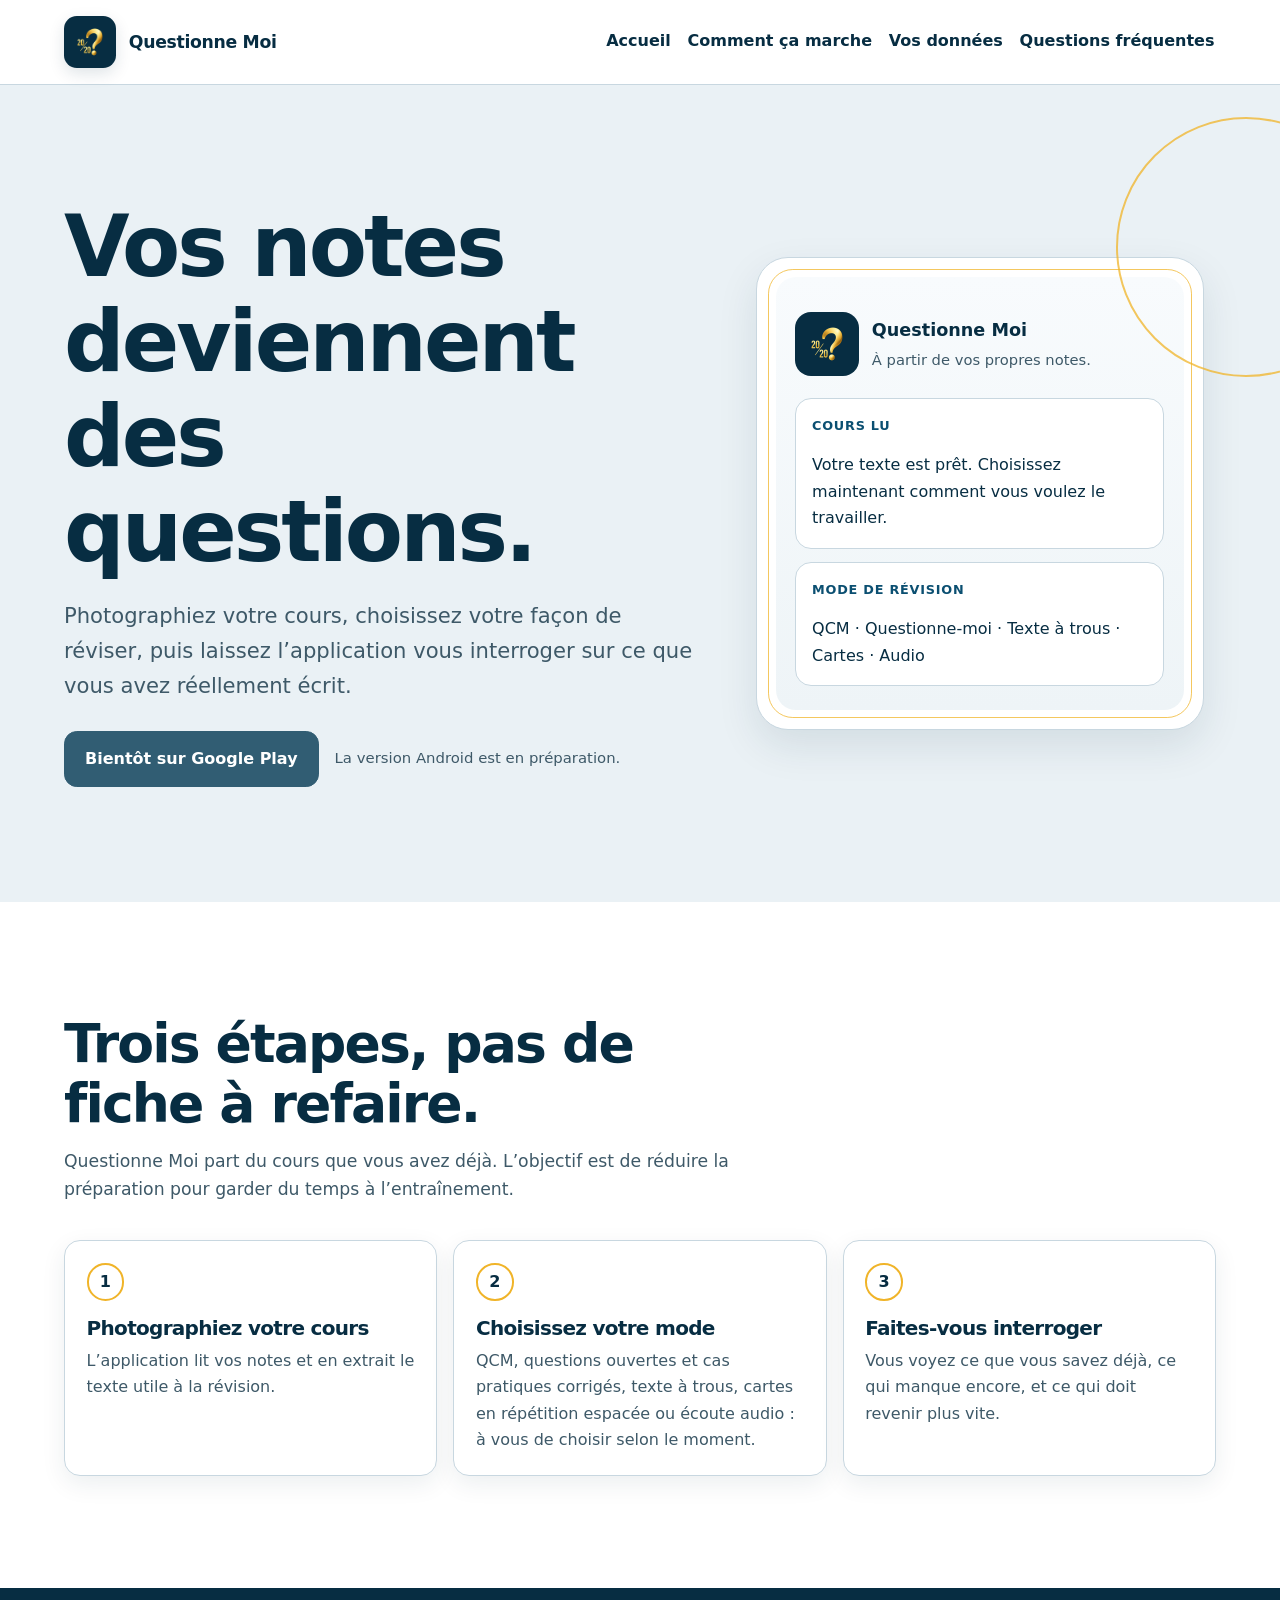
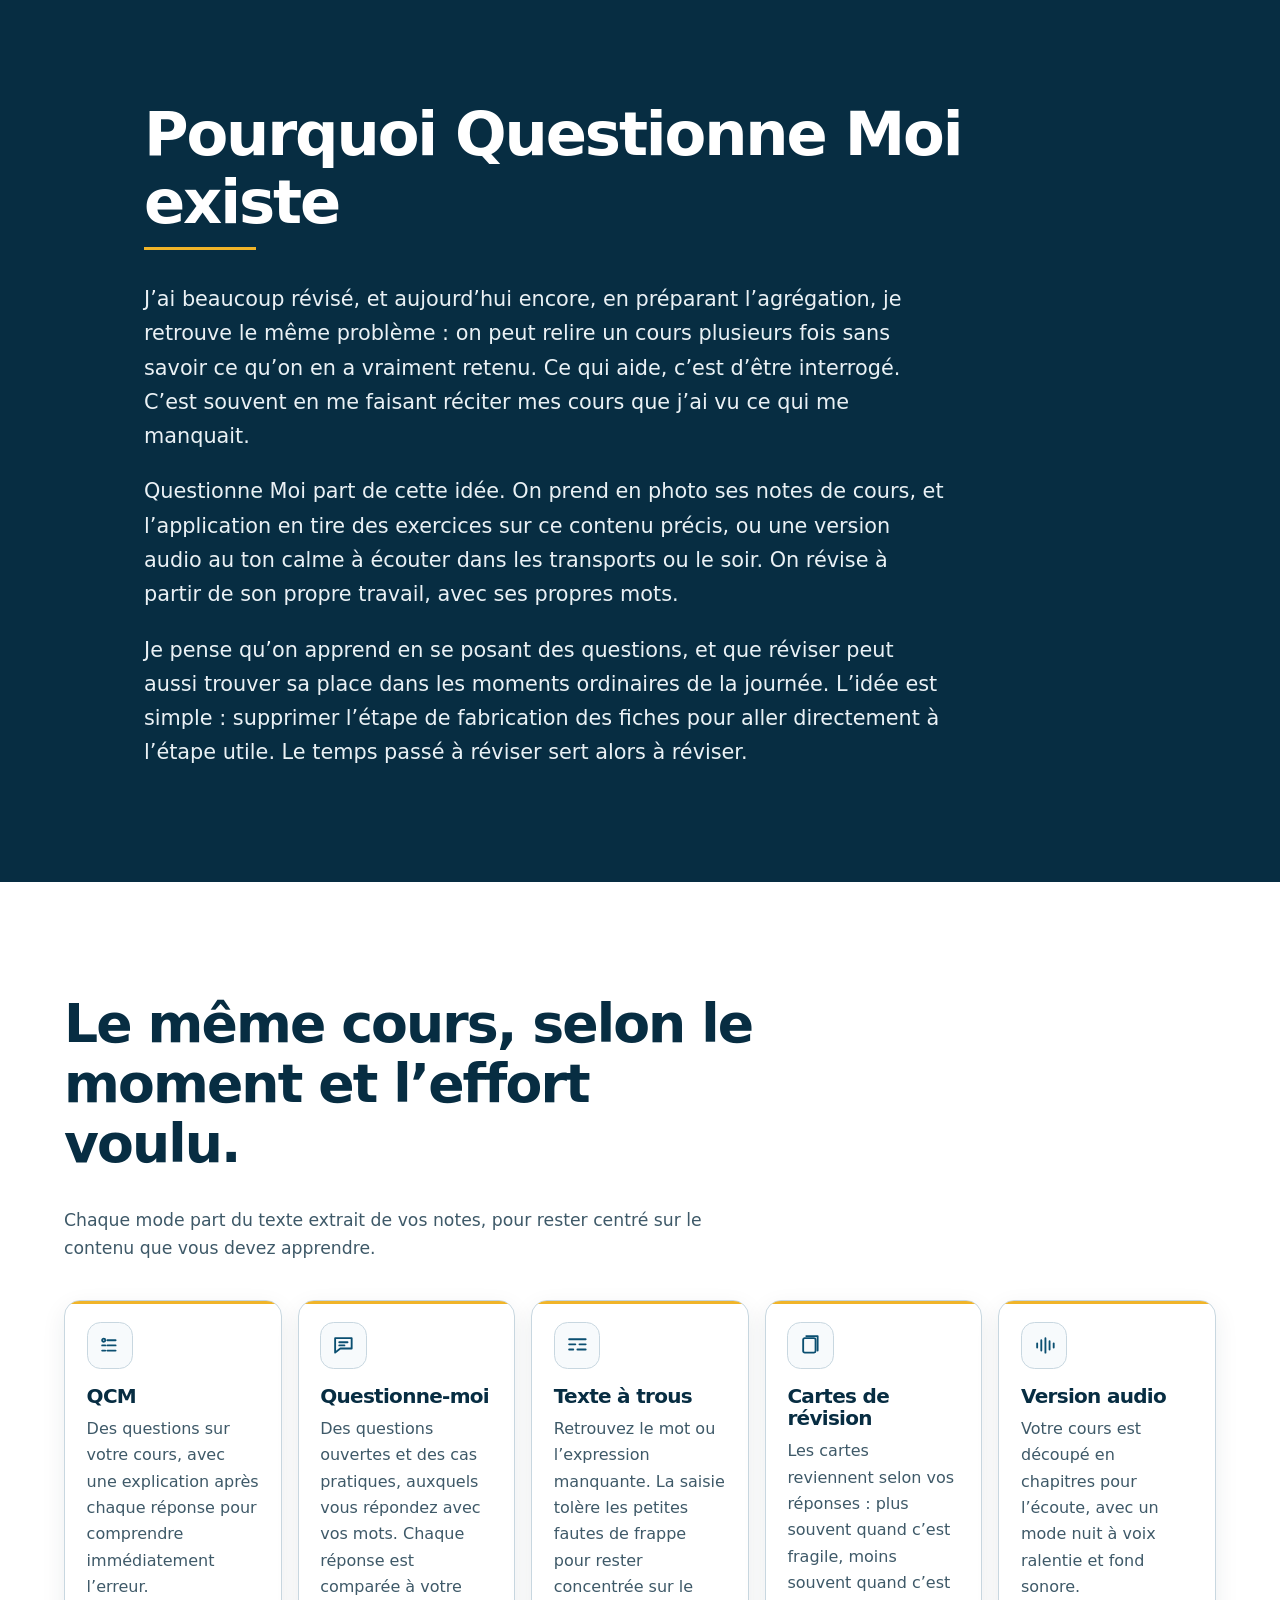
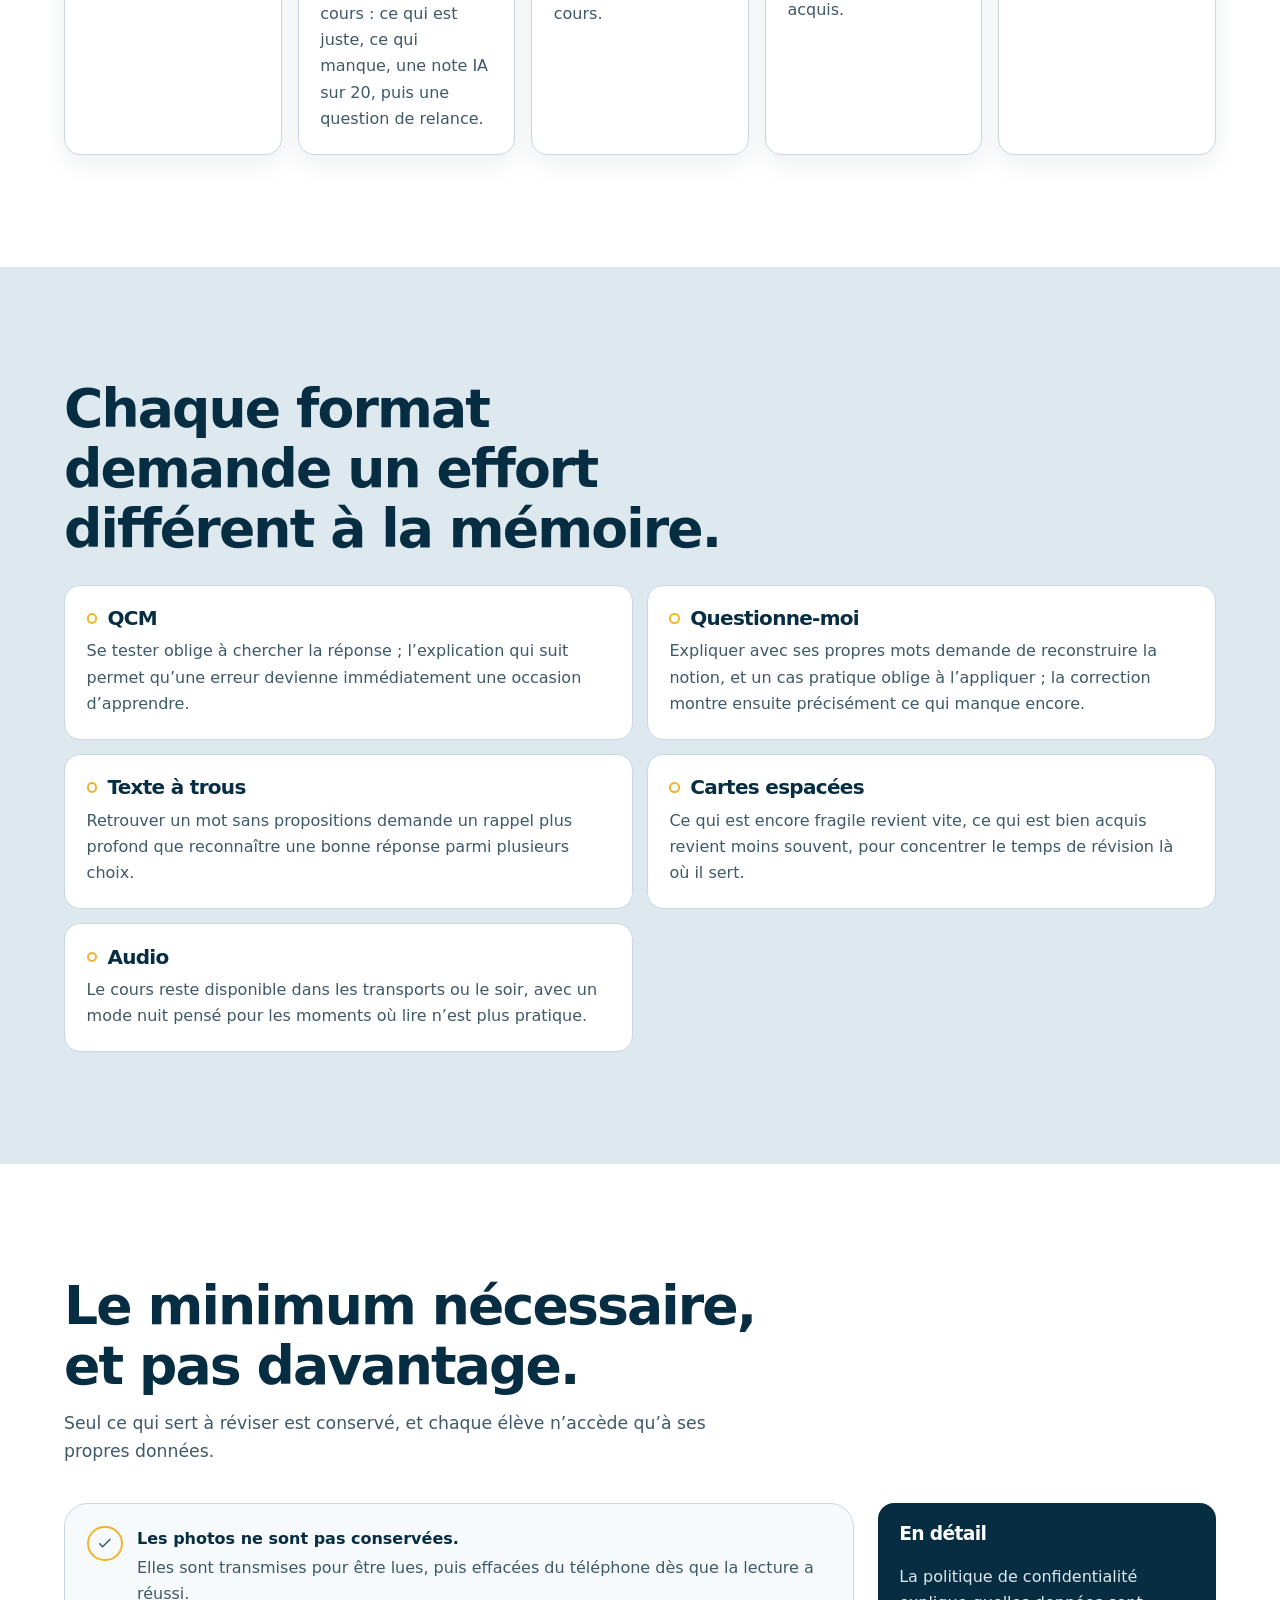
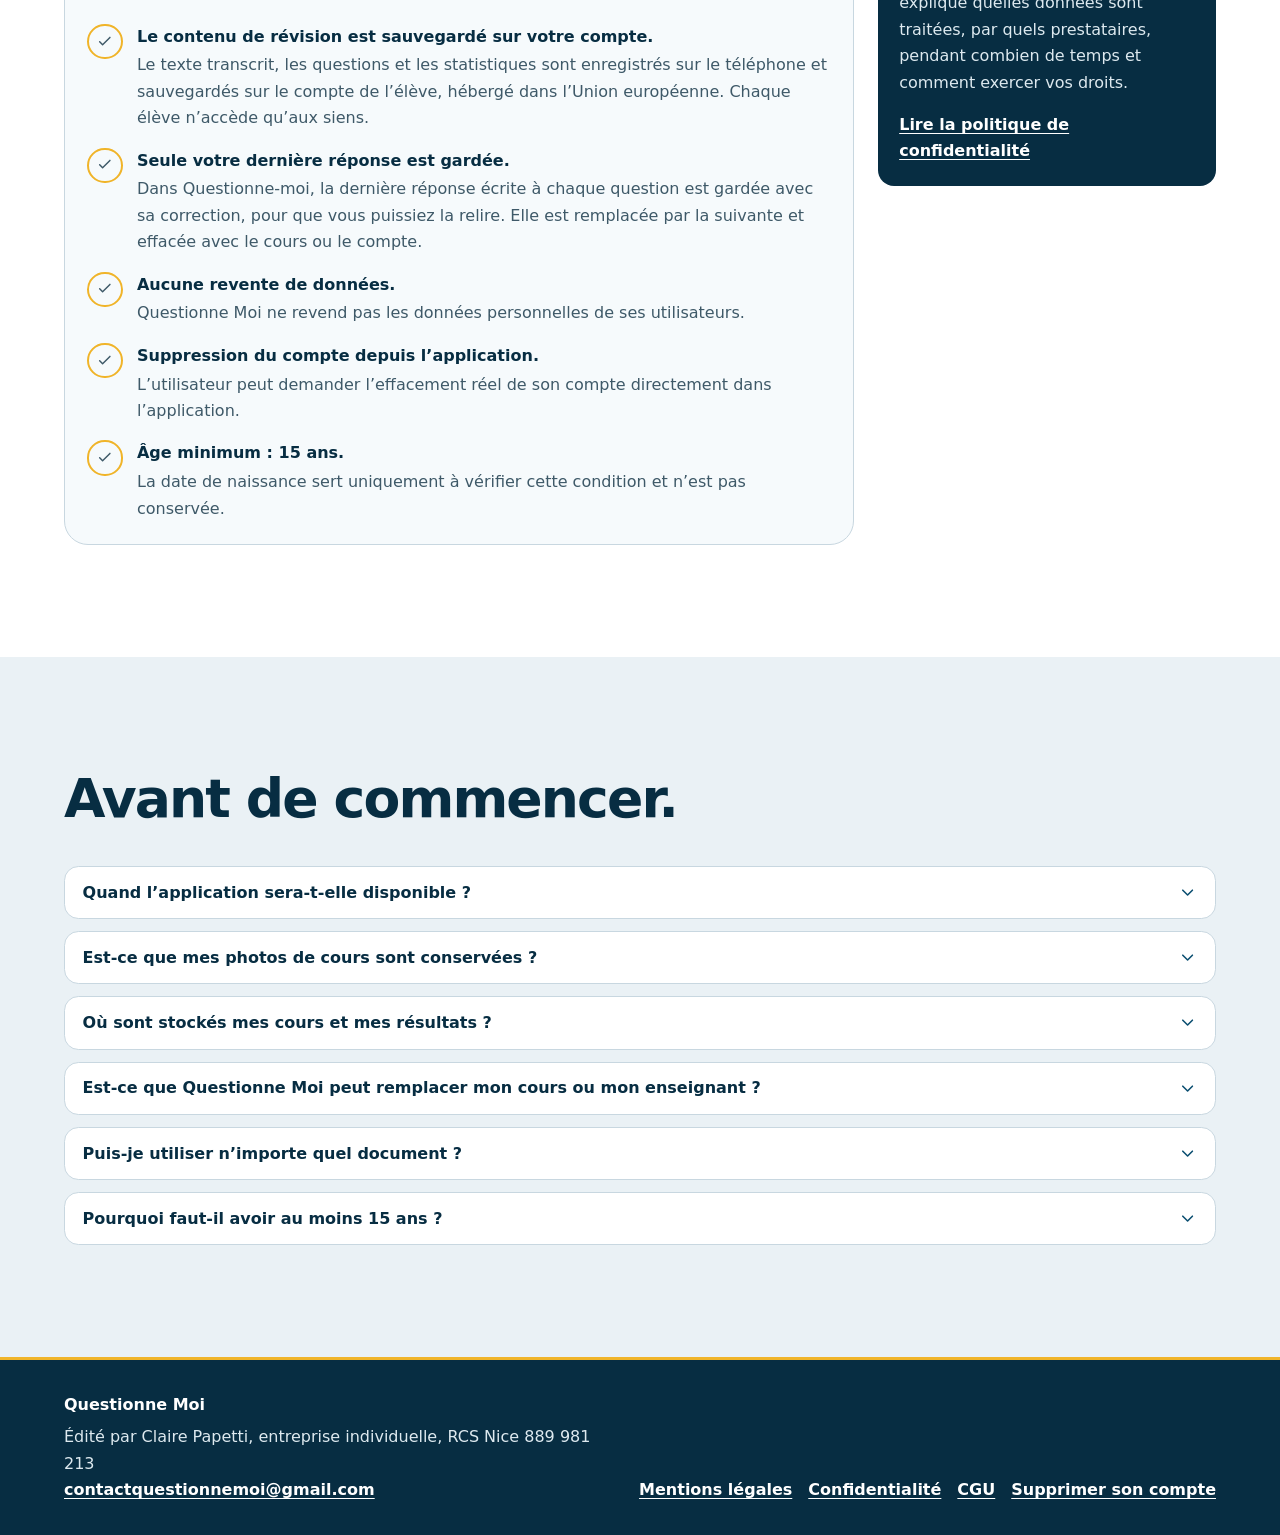
==== commit 59036d35: "Update index.html" ====
--- a/index.html
+++ b/index.html
@@ -5,14 +5,14 @@
       <meta name="viewport" content="width=device-width, initial-scale=1">
         <meta name="theme-color" content="#072D42">
           <title>Questionne Moi, réviser en se faisant interroger</title>
-          <meta name="description" content="Application mobile de révision. On photographie ses notes de cours, et Questionne Moi en tire un QCM, des questions ouvertes corrigées, un texte à trous, des cartes de révision ou une version audio.">
+          <meta name="description" content="Application mobile de révision. On photographie ses notes de cours, et Questionne Moi en tire un QCM, des questions ouvertes et des cas pratiques corrigés, un texte à trous, des cartes de révision ou une version audio.">
             <link rel="canonical" href="https://www.questionnemoi.com/">
               <link rel="icon" href="assets/logo.png">
                 <meta property="og:type" content="website">
                   <meta property="og:site_name" content="Questionne Moi">
                     <meta property="og:locale" content="fr_FR">
                       <meta property="og:title" content="Questionne Moi, réviser en se faisant interroger">
-                        <meta property="og:description" content="Application mobile de révision. On photographie ses notes de cours, et Questionne Moi en tire un QCM, des questions ouvertes corrigées, un texte à trous, des cartes de révision ou une version audio.">
+                        <meta property="og:description" content="Application mobile de révision. On photographie ses notes de cours, et Questionne Moi en tire un QCM, des questions ouvertes et des cas pratiques corrigés, un texte à trous, des cartes de révision ou une version audio.">
                           <meta property="og:url" content="https://www.questionnemoi.com/">
                             <meta property="og:image" content="https://www.questionnemoi.com/assets/partage.png">
                               <meta property="og:image:width" content="1200">
@@ -869,7 +869,7 @@
                                                 <article class="step">
                                                   <span class="step-number" aria-hidden="true">2</span>
                                                   <h3>Choisissez votre mode</h3>
-                                                  <p>QCM, questions ouvertes corrigées, texte à trous, cartes en répétition espacée ou écoute audio : à vous de choisir selon le moment.</p>
+                                                  <p>QCM, questions ouvertes et cas pratiques corrigés, texte à trous, cartes en répétition espacée ou écoute audio : à vous de choisir selon le moment.</p>
                                                 </article>
                                                 <article class="step">
                                                   <span class="step-number" aria-hidden="true">3</span>
@@ -916,7 +916,7 @@
                                                     </svg>
                                                   </div>
                                                   <h3>Questionne-moi</h3>
-                                                  <p>Une question ouverte, votre réponse avec vos mots. Elle est comparée à votre cours : ce qui est juste, ce qui manque, puis une question de relance.</p>
+                                                  <p>Des questions ouvertes et des cas pratiques, auxquels vous répondez avec vos mots. Chaque réponse est comparée à votre cours : ce qui est juste, ce qui manque, une note IA sur 20, puis une question de relance.</p>
                                                 </article>
                                                 <article class="mode-card">
                                                   <div class="icon-wrap" aria-hidden="true">
@@ -965,7 +965,7 @@
                                                     <h3>
                                                       <span class="reason-dot" aria-hidden="true">
                                                       </span>Questionne-moi</h3>
-                                                      <p>Expliquer avec ses propres mots demande de reconstruire la notion ; la correction montre ensuite précisément ce qui manque encore.</p>
+                                                      <p>Expliquer avec ses propres mots demande de reconstruire la notion, et un cas pratique oblige à l’appliquer ; la correction montre ensuite précisément ce qui manque encore.</p>
                                                     </article>
                                                     <article class="reason-card">
                                                       <h3>
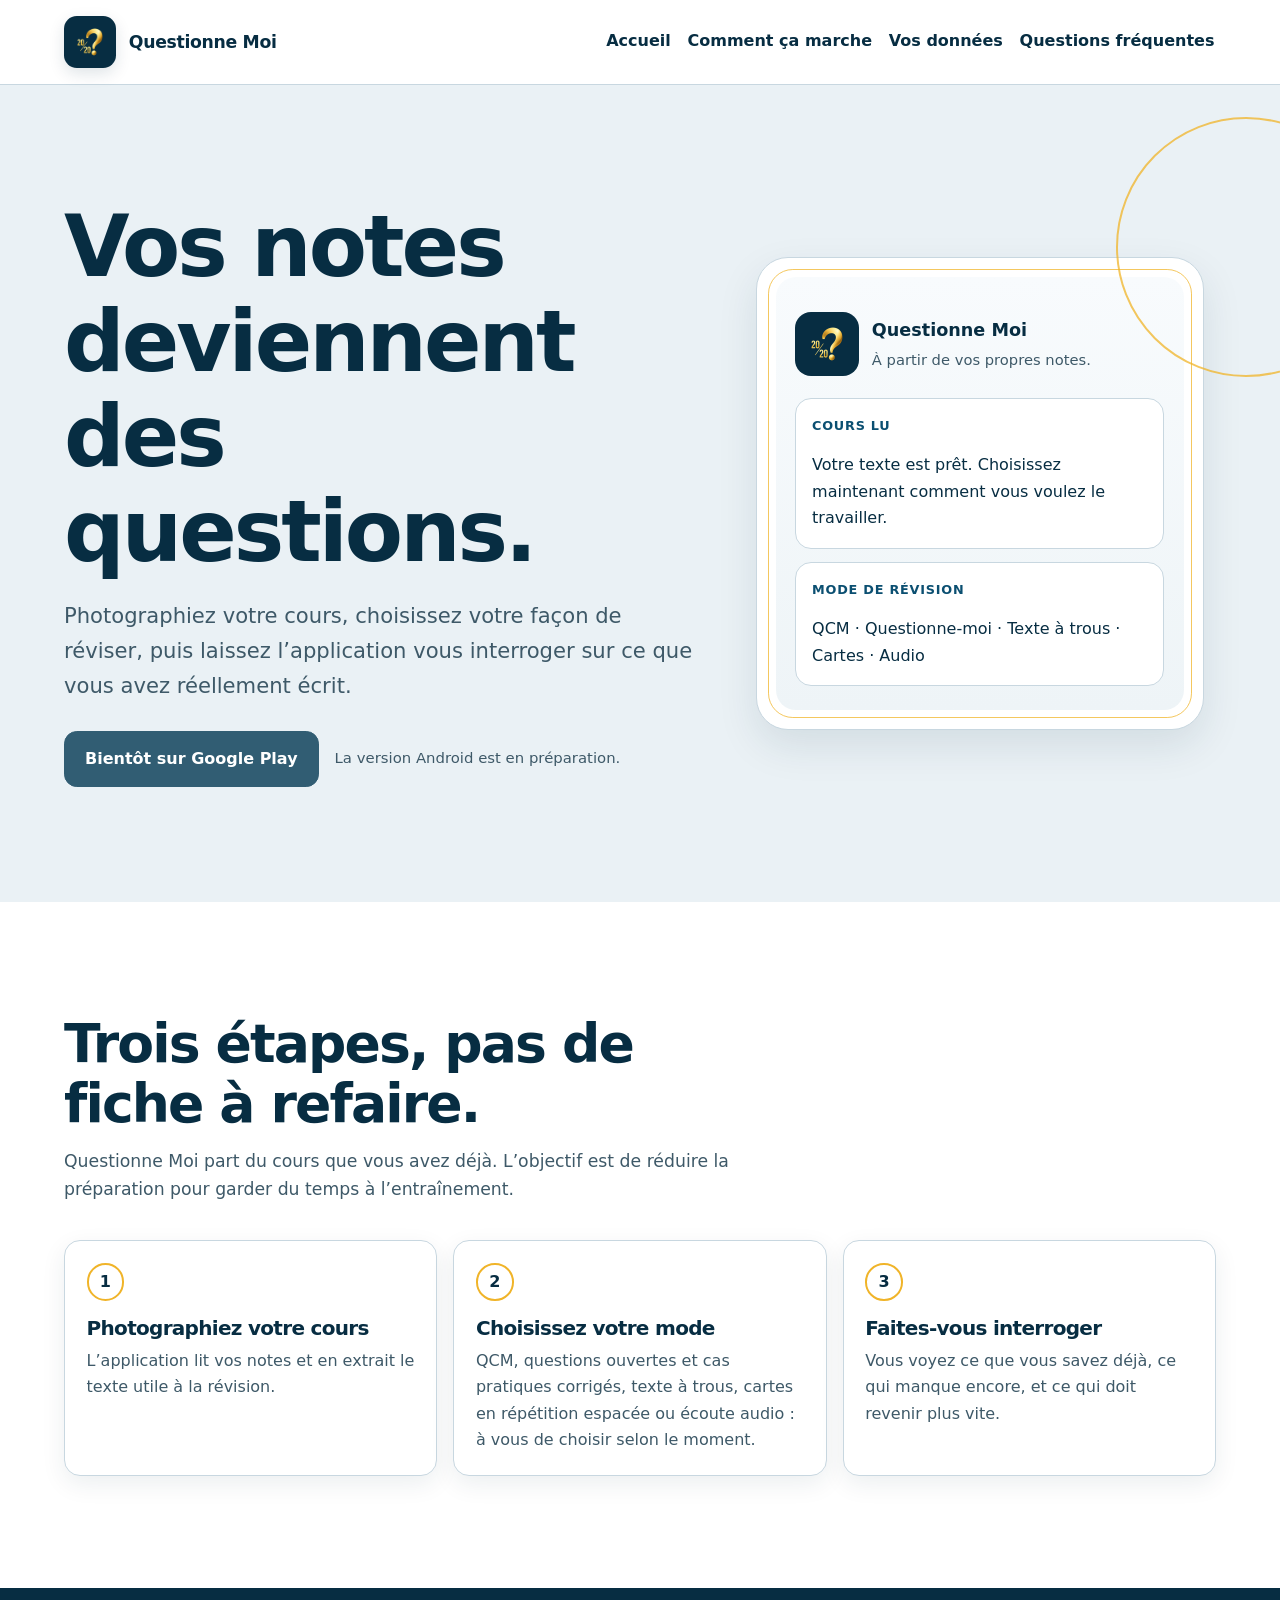
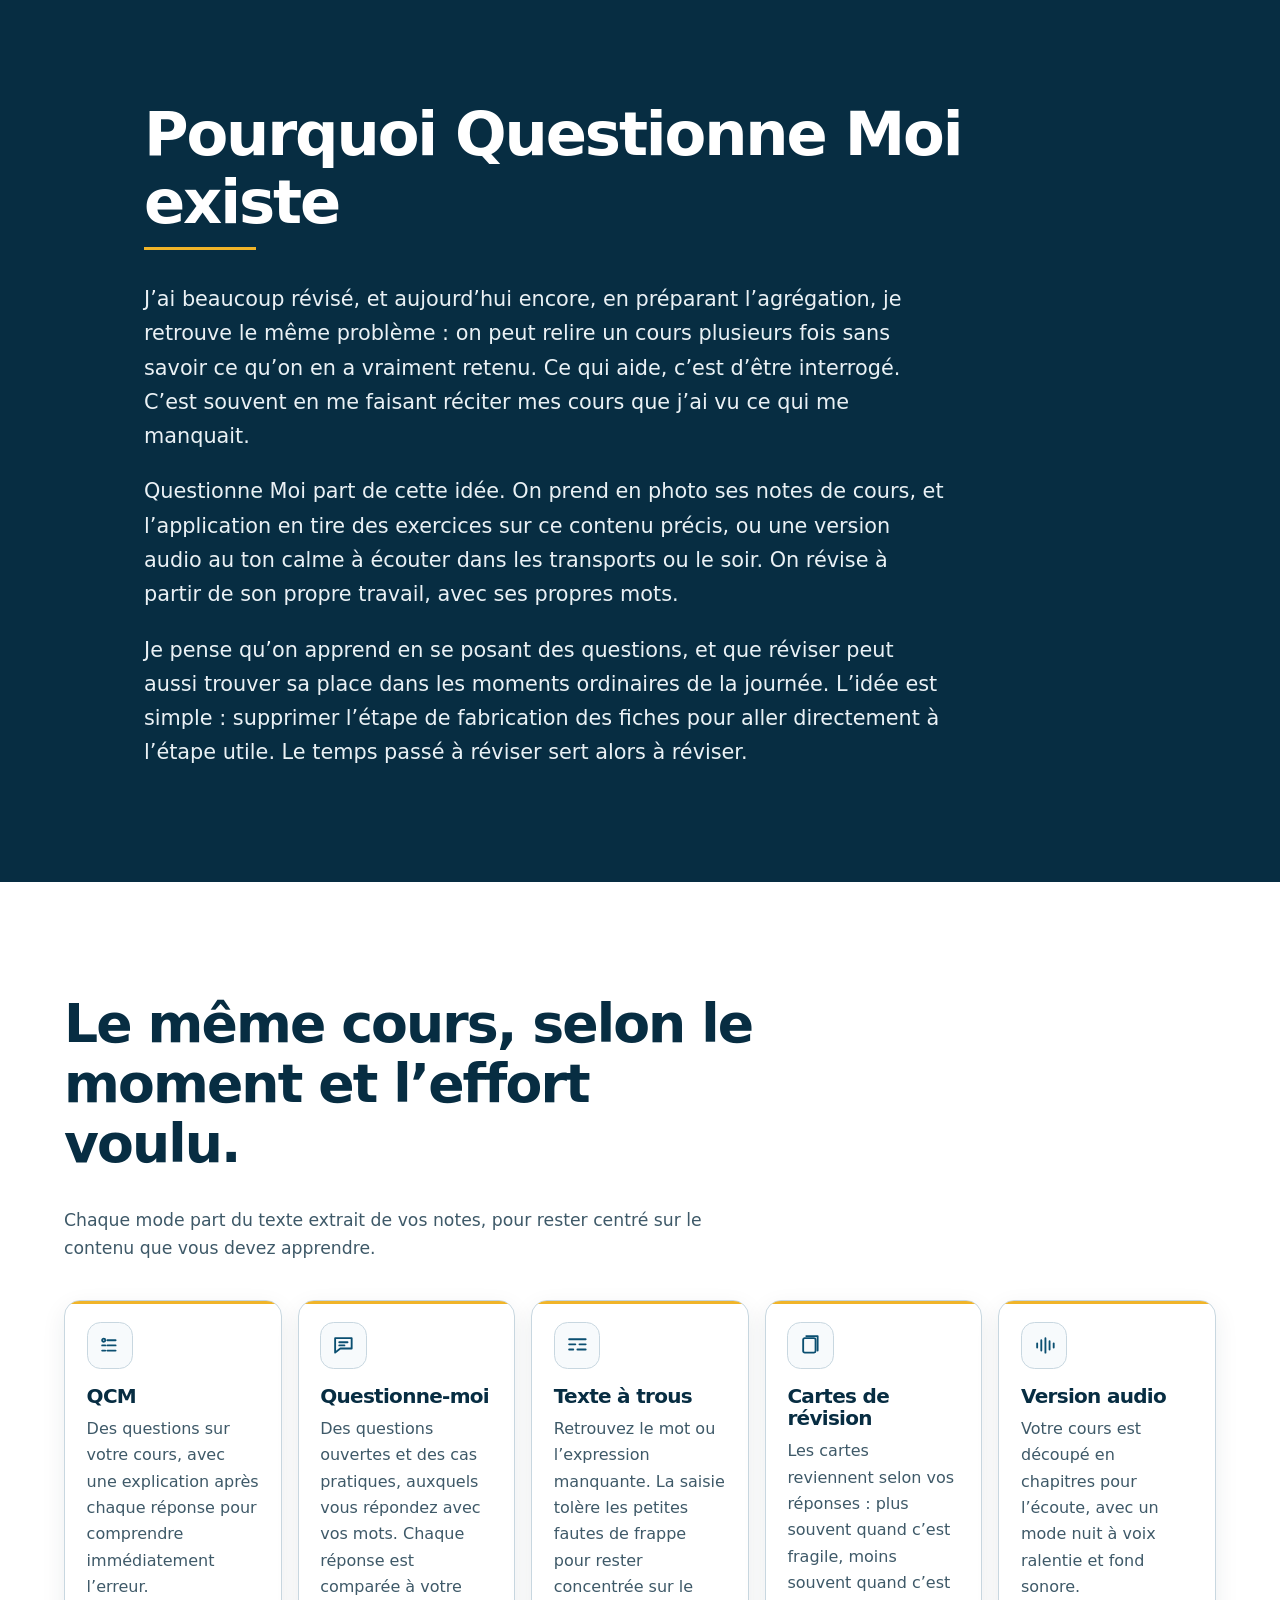
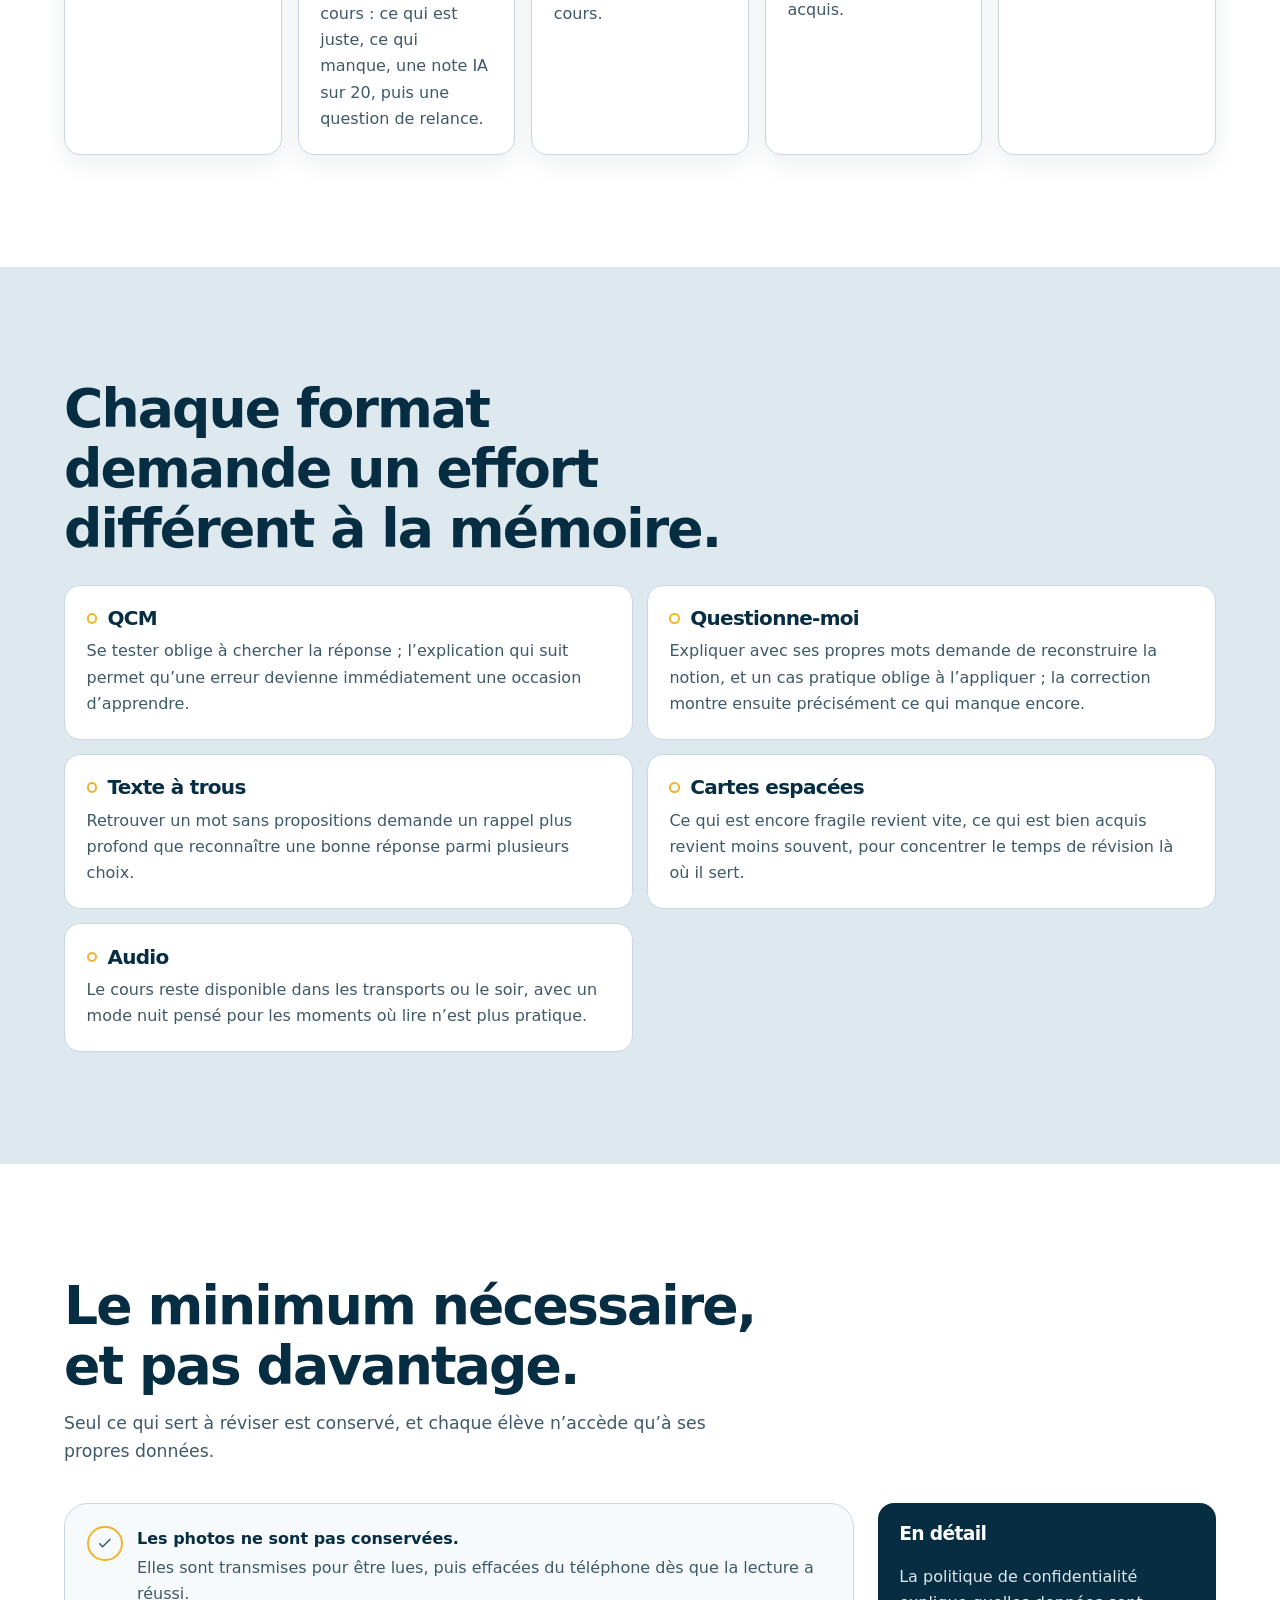
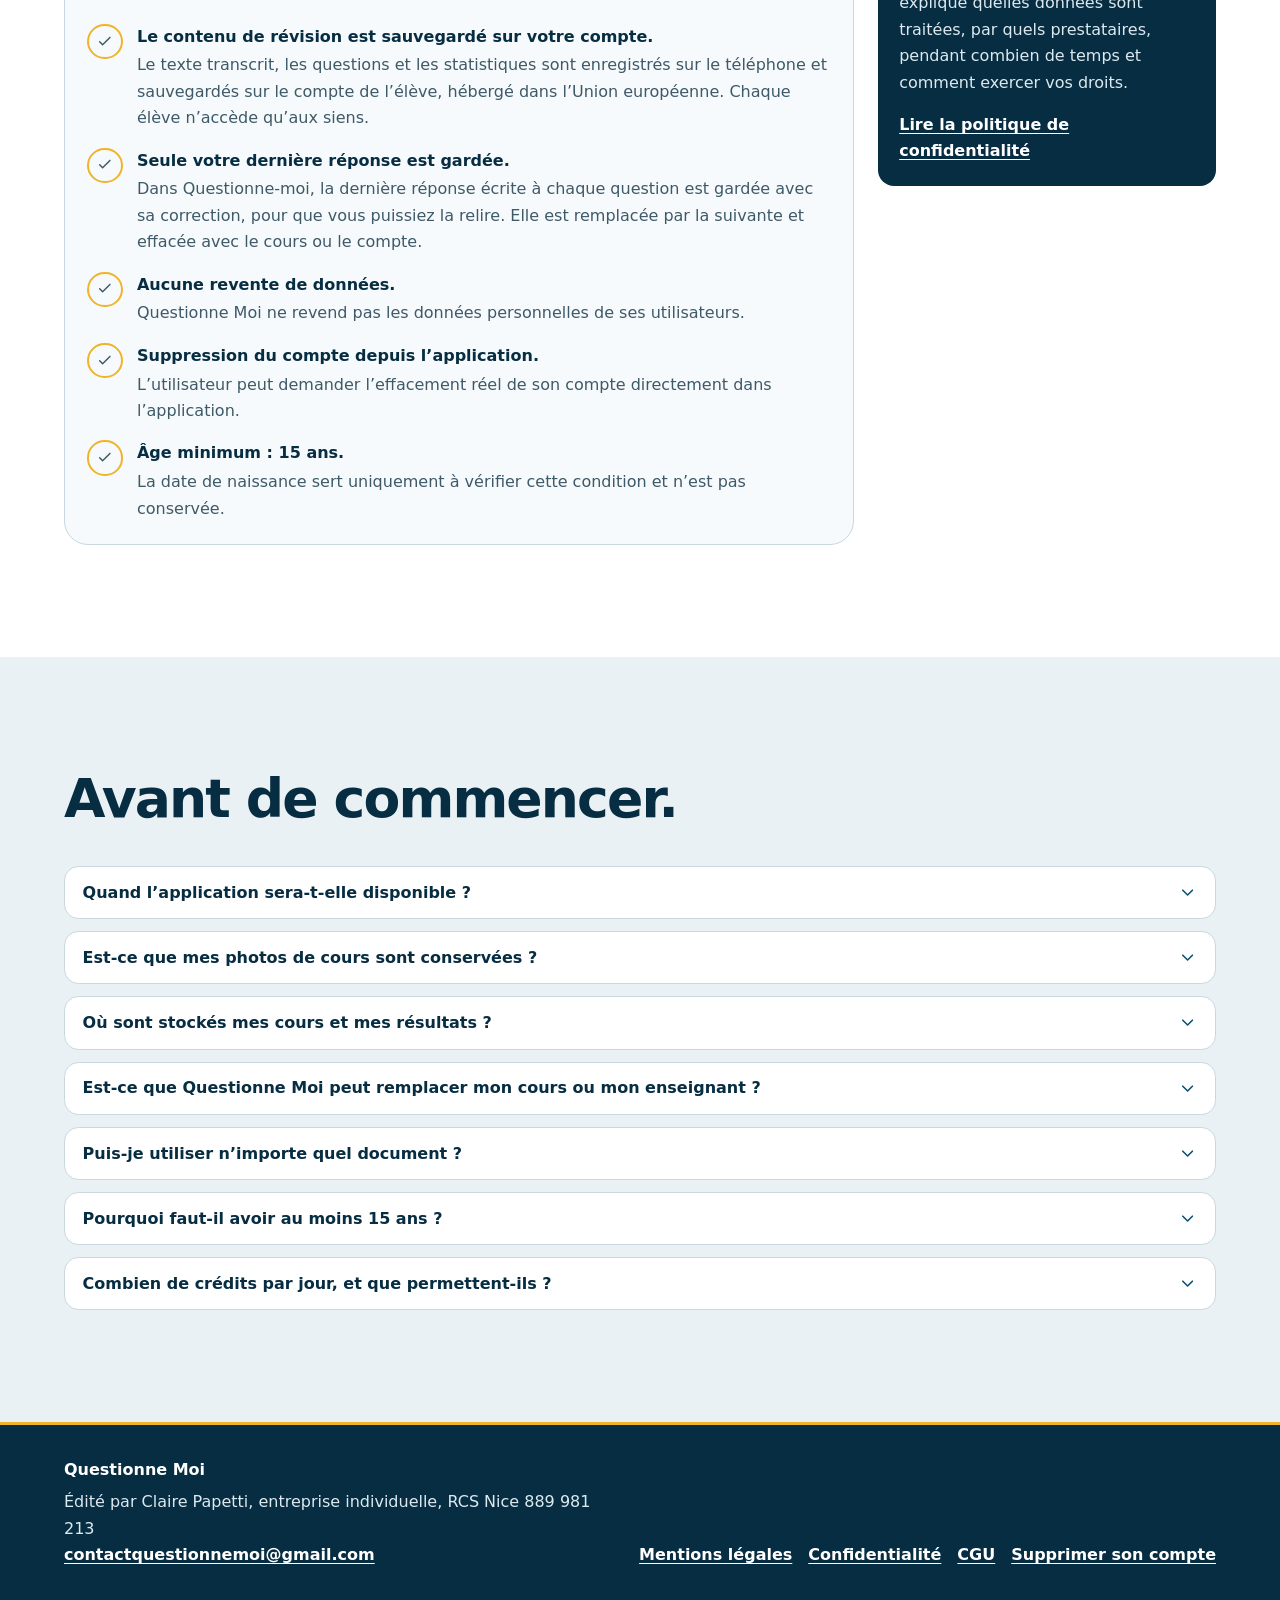
==== commit 9d129f78: "Update index.html" ====
--- a/index.html
+++ b/index.html
@@ -674,6 +674,11 @@
 }
 
 .faq-answer-inner p { margin: 0; }
+.faq-answer-inner p + p,
+.faq-answer-inner ul,
+.faq-answer-inner ul + p { margin-top: .75rem; }
+.faq-answer-inner ul { margin-bottom: 0; padding-left: 1.2rem; }
+.faq-answer-inner li + li { margin-top: .25rem; }
 
 .site-footer {
   color: #EAF1F5;
@@ -1169,6 +1174,31 @@
                                                               </div>
                                                             </div>
                                                           </article>
+                                                          <article class="faq-item">
+                                                            <h3>
+                                                              <button class="faq-question" type="button" aria-expanded="false" aria-controls="faq-a7" id="faq-q7">
+                                                                Combien de crédits par jour, et que permettent-ils&nbsp;?
+                                                                <svg viewBox="0 0 24 24" fill="none" stroke="currentColor" stroke-width="2" stroke-linecap="round" stroke-linejoin="round" aria-hidden="true">
+                                                                  <path d="M6 9l6 6 6-6"/>
+                                                                </svg>
+                                                              </button>
+                                                            </h3>
+                                                            <div class="faq-answer" id="faq-a7" role="region" aria-labelledby="faq-q7" hidden>
+                                                              <div class="faq-answer-inner">
+                                                                <p>Chaque compte reçoit <strong>60&nbsp;crédits par jour</strong>, gratuitement. Ils servent quand l’intelligence artificielle travaille pour vous&nbsp;: lire vos photos, préparer vos exercices, corriger vos réponses. Tout ce qui est déjà prêt reste gratuit et sans limite&nbsp;: refaire des séries de QCM, réécouter un cours, retourner ses cartes, relire ses corrections.</p>
+                                                                <ul>
+                                                                  <li>Lire un nouveau cours (photos)&nbsp;: 4&nbsp;crédits</li>
+                                                                  <li>Préparer le QCM&nbsp;: 3&nbsp;crédits, ou 6 pour un long cours, préparé en deux fois</li>
+                                                                  <li>Préparer la version audio&nbsp;: 2&nbsp;crédits</li>
+                                                                  <li>Préparer le texte à trous ou les cartes de révision&nbsp;: 1&nbsp;crédit chacun</li>
+                                                                  <li>Une série de Questionne-moi (5 questions)&nbsp;: 5&nbsp;crédits, toutes les corrections et relances comprises</li>
+                                                                </ul>
+                                                                <p>Chaque exercice n’est préparé qu’une fois par cours. Chaque série de Questionne-moi est comptée, la première comme la dixième, car l’IA corrige à chaque fois des réponses nouvelles. Une série quittée avant sa première correction ne coûte rien, sauf la première d’un cours, comptée dès la préparation de ses questions.</p>
+                                                                <p>Avec 60&nbsp;crédits, vous pouvez par exemple lire 4&nbsp;cours et préparer tous leurs exercices hors Questionne-moi (11 à 14&nbsp;crédits chacun), faire 12&nbsp;séries de Questionne-moi, ou lire 15&nbsp;nouveaux cours.</p>
+                                                                <p>Les crédits reviennent chaque nuit, à 1 h du matin en hiver et à 2 h en été (heure de Paris), et ne s’additionnent pas d’un jour à l’autre. Si une lecture, une préparation ou une série échoue, ses crédits sont rendus. L’application affiche à tout moment ceux qui vous restent, et le coût de chaque exercice avant de le lancer.</p>
+                                                              </div>
+                                                            </div>
+                                                          </article>
                                                         </div>
                                                       </div>
                                                     </section>
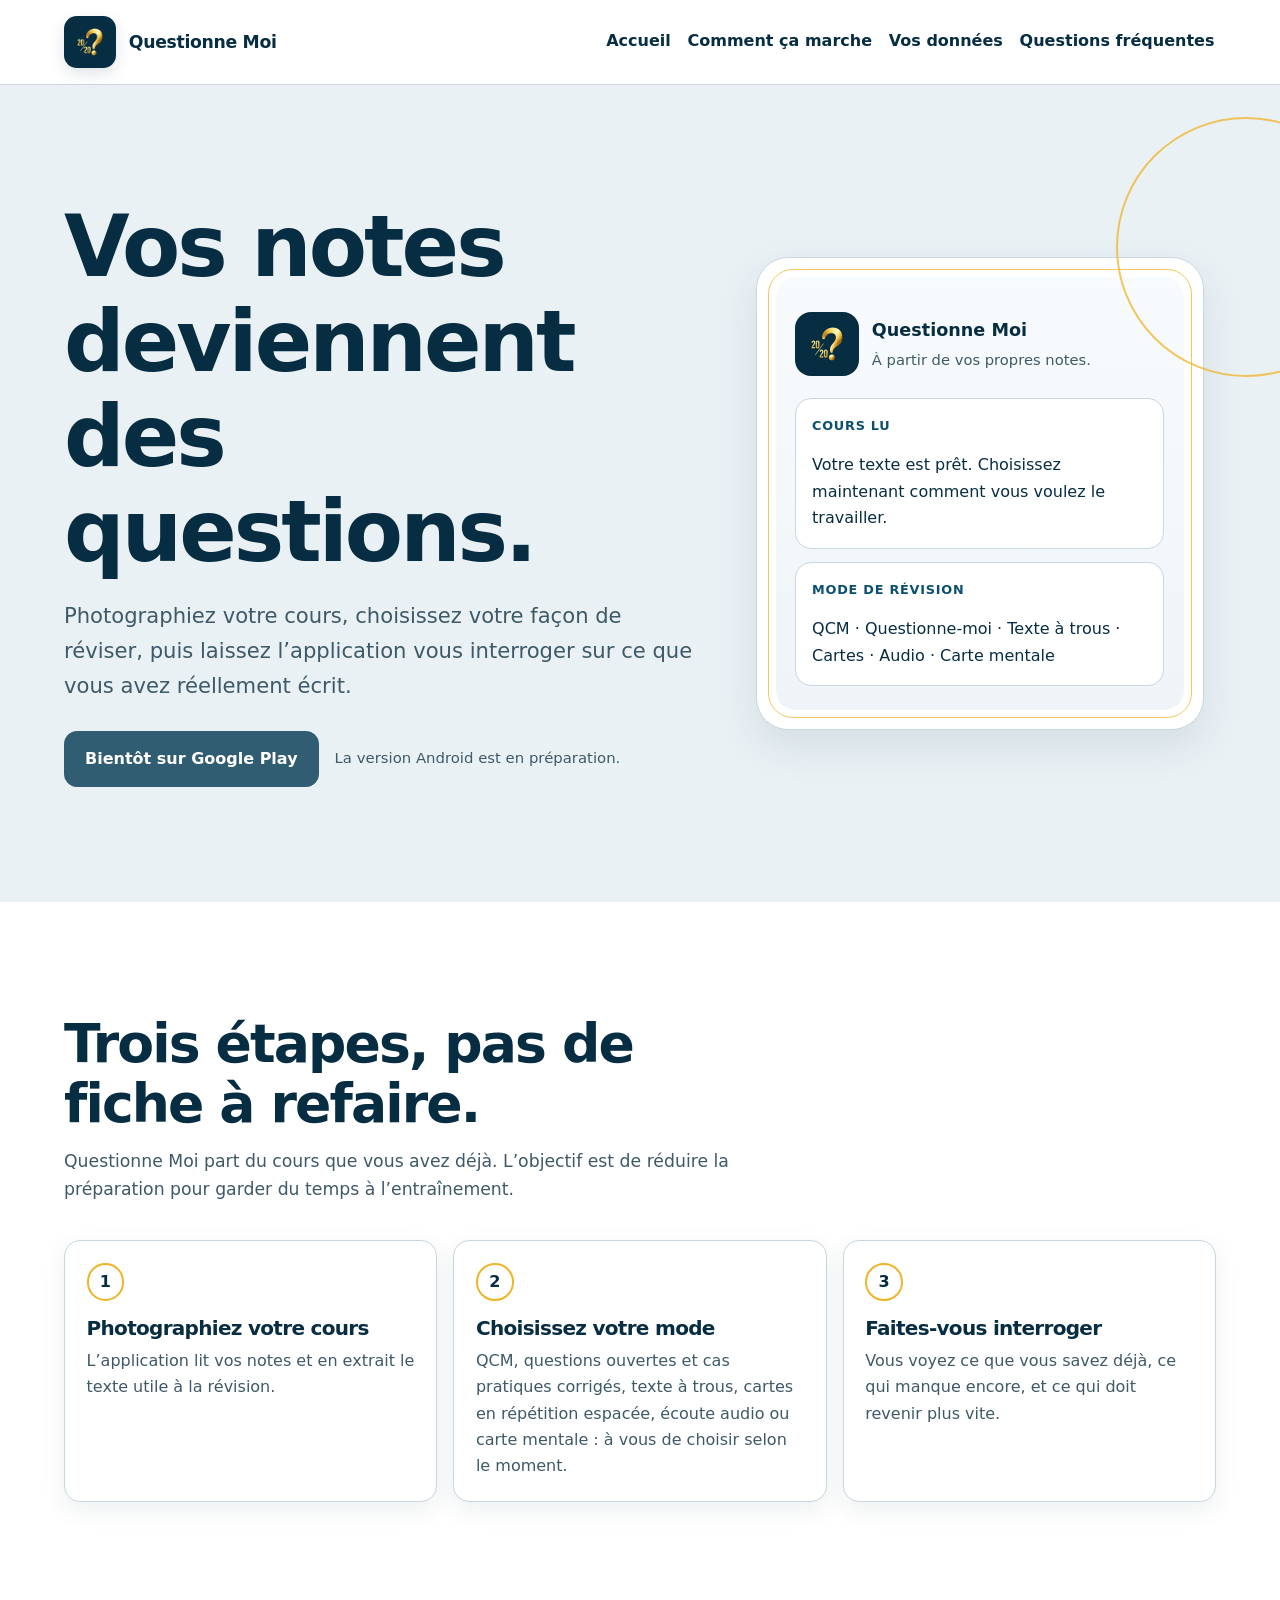
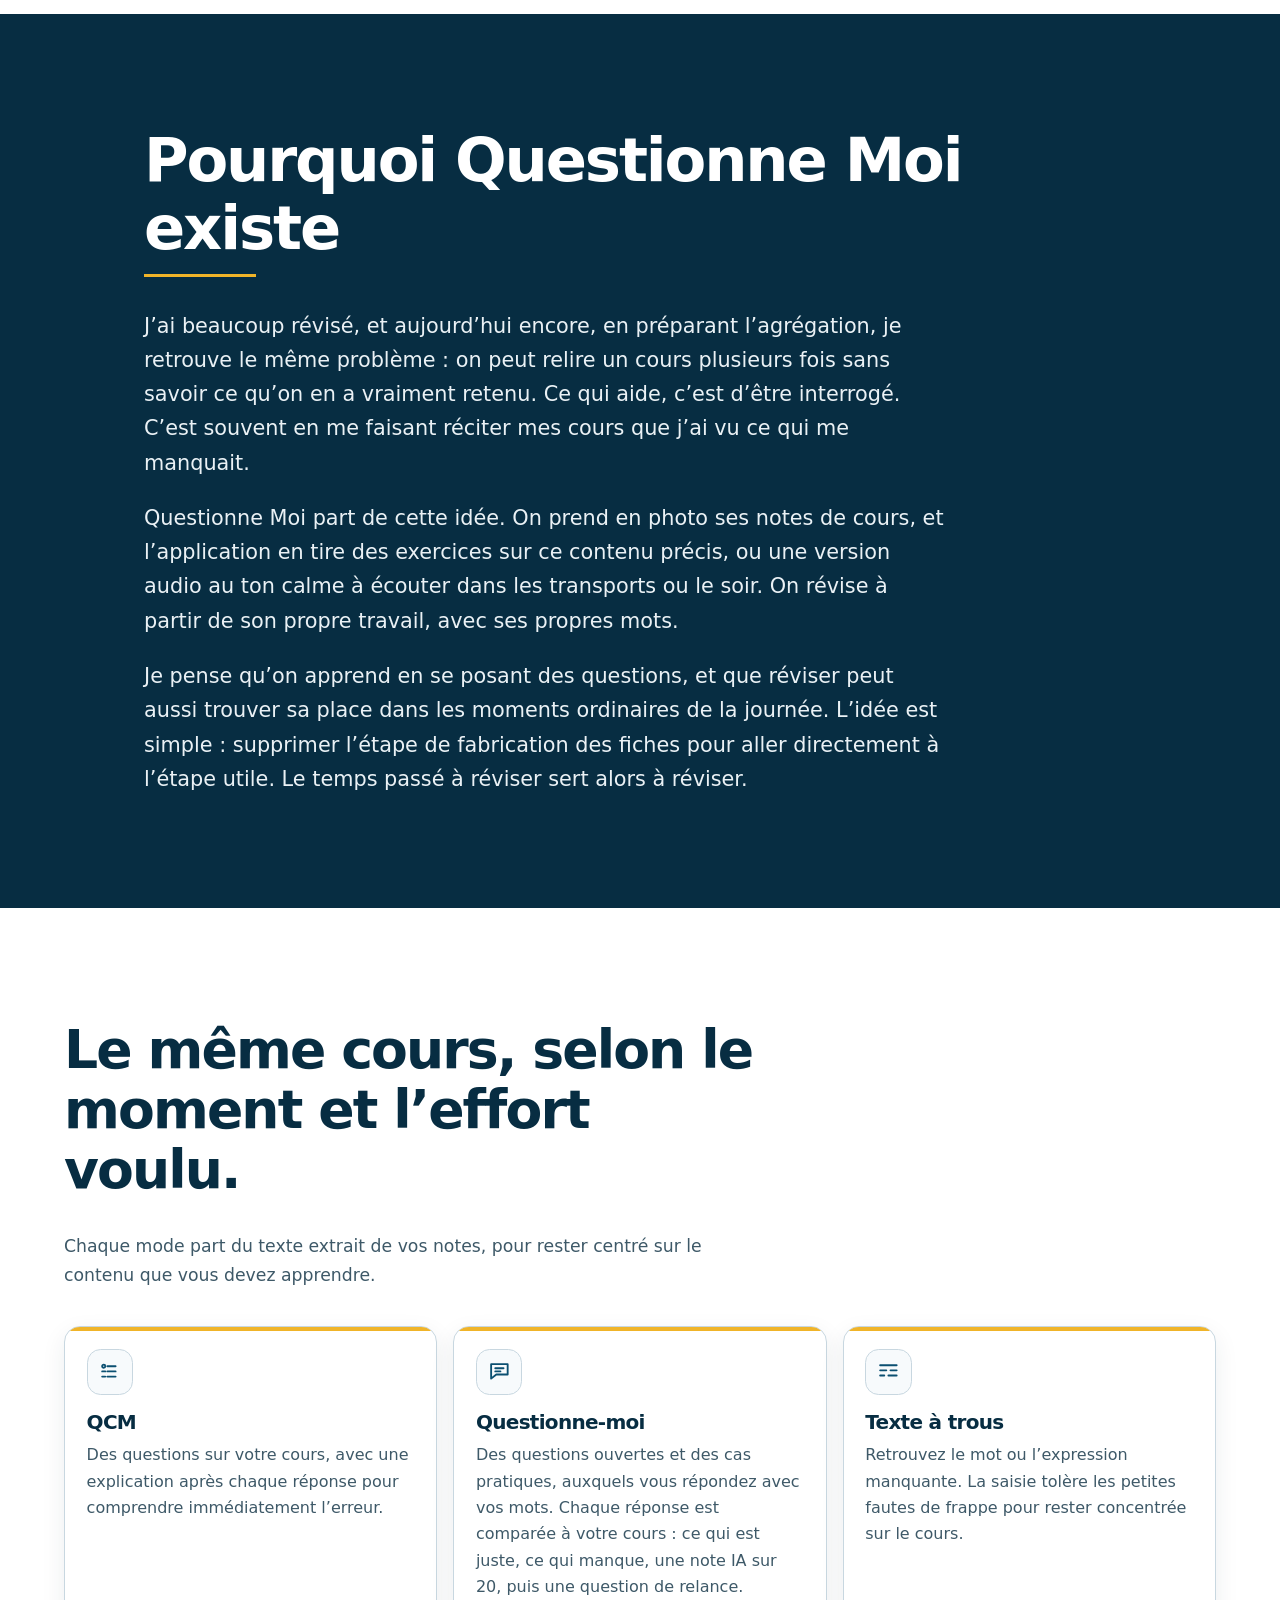
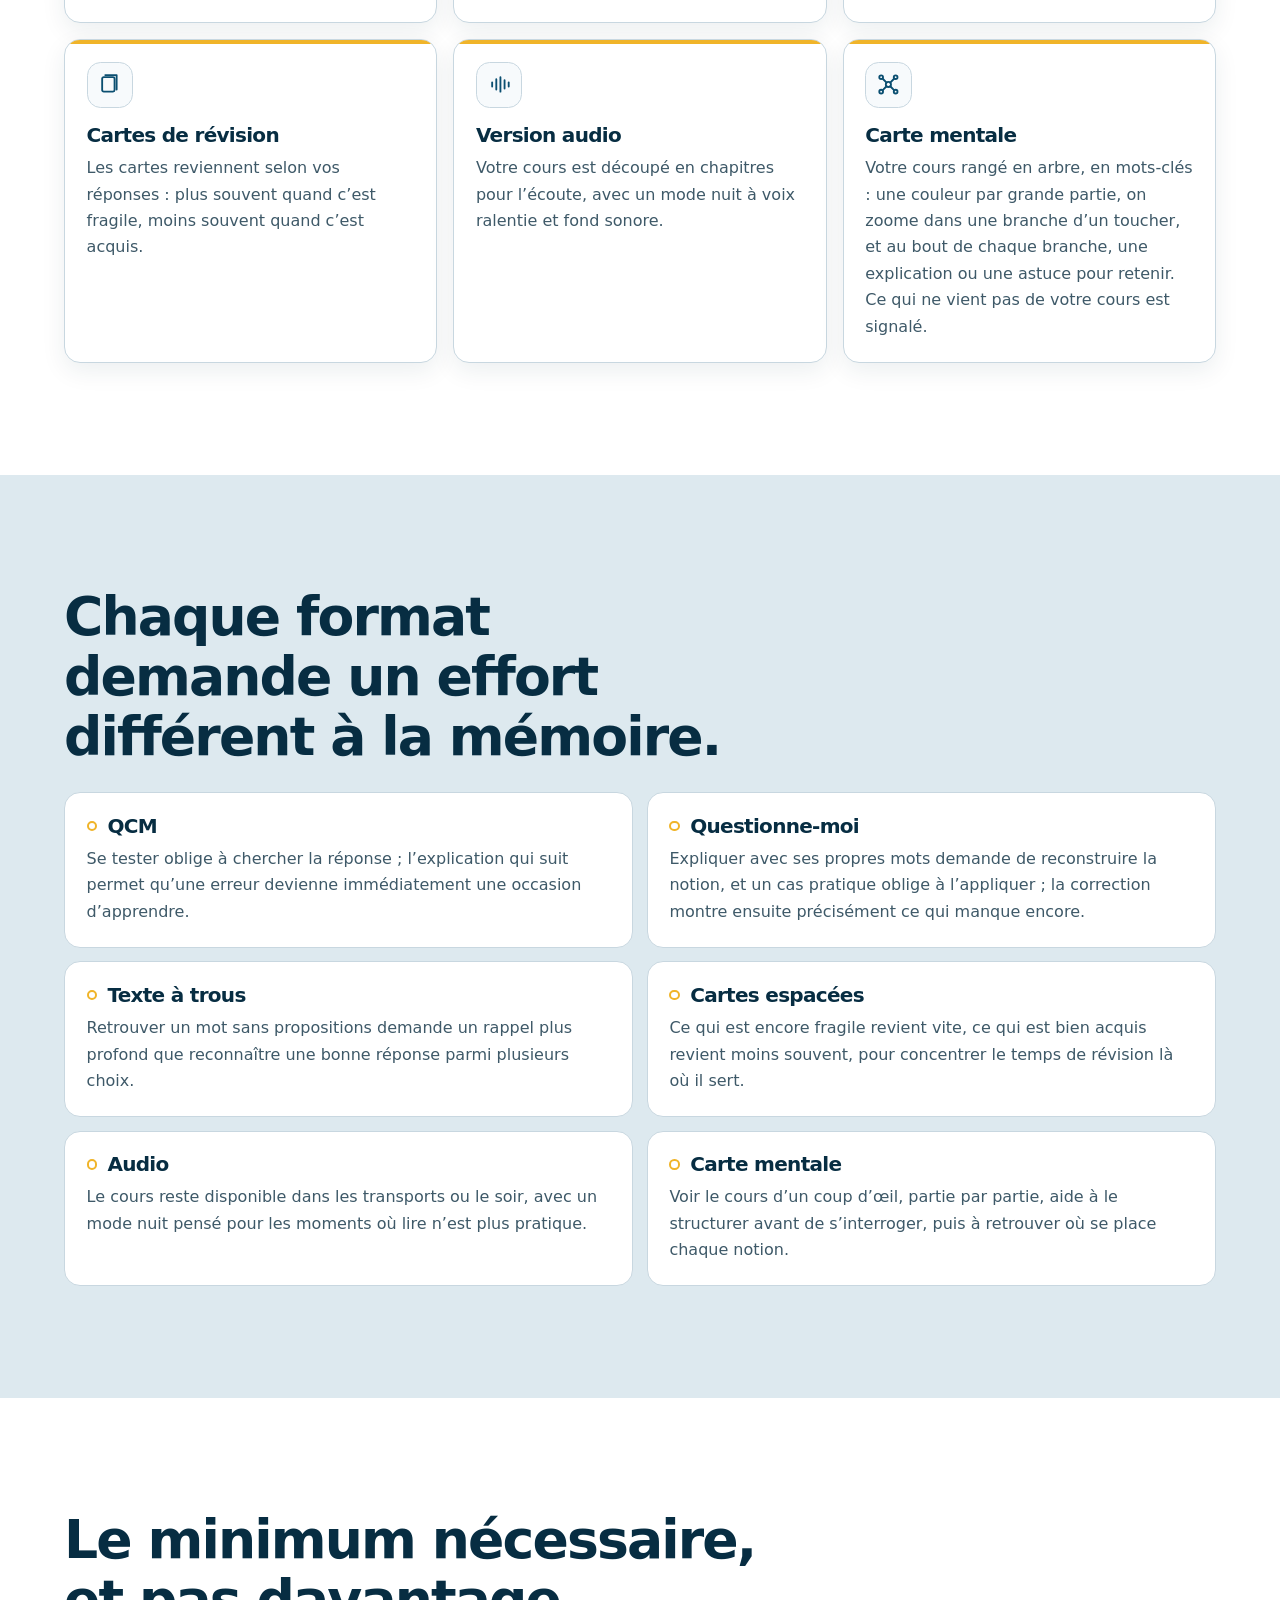
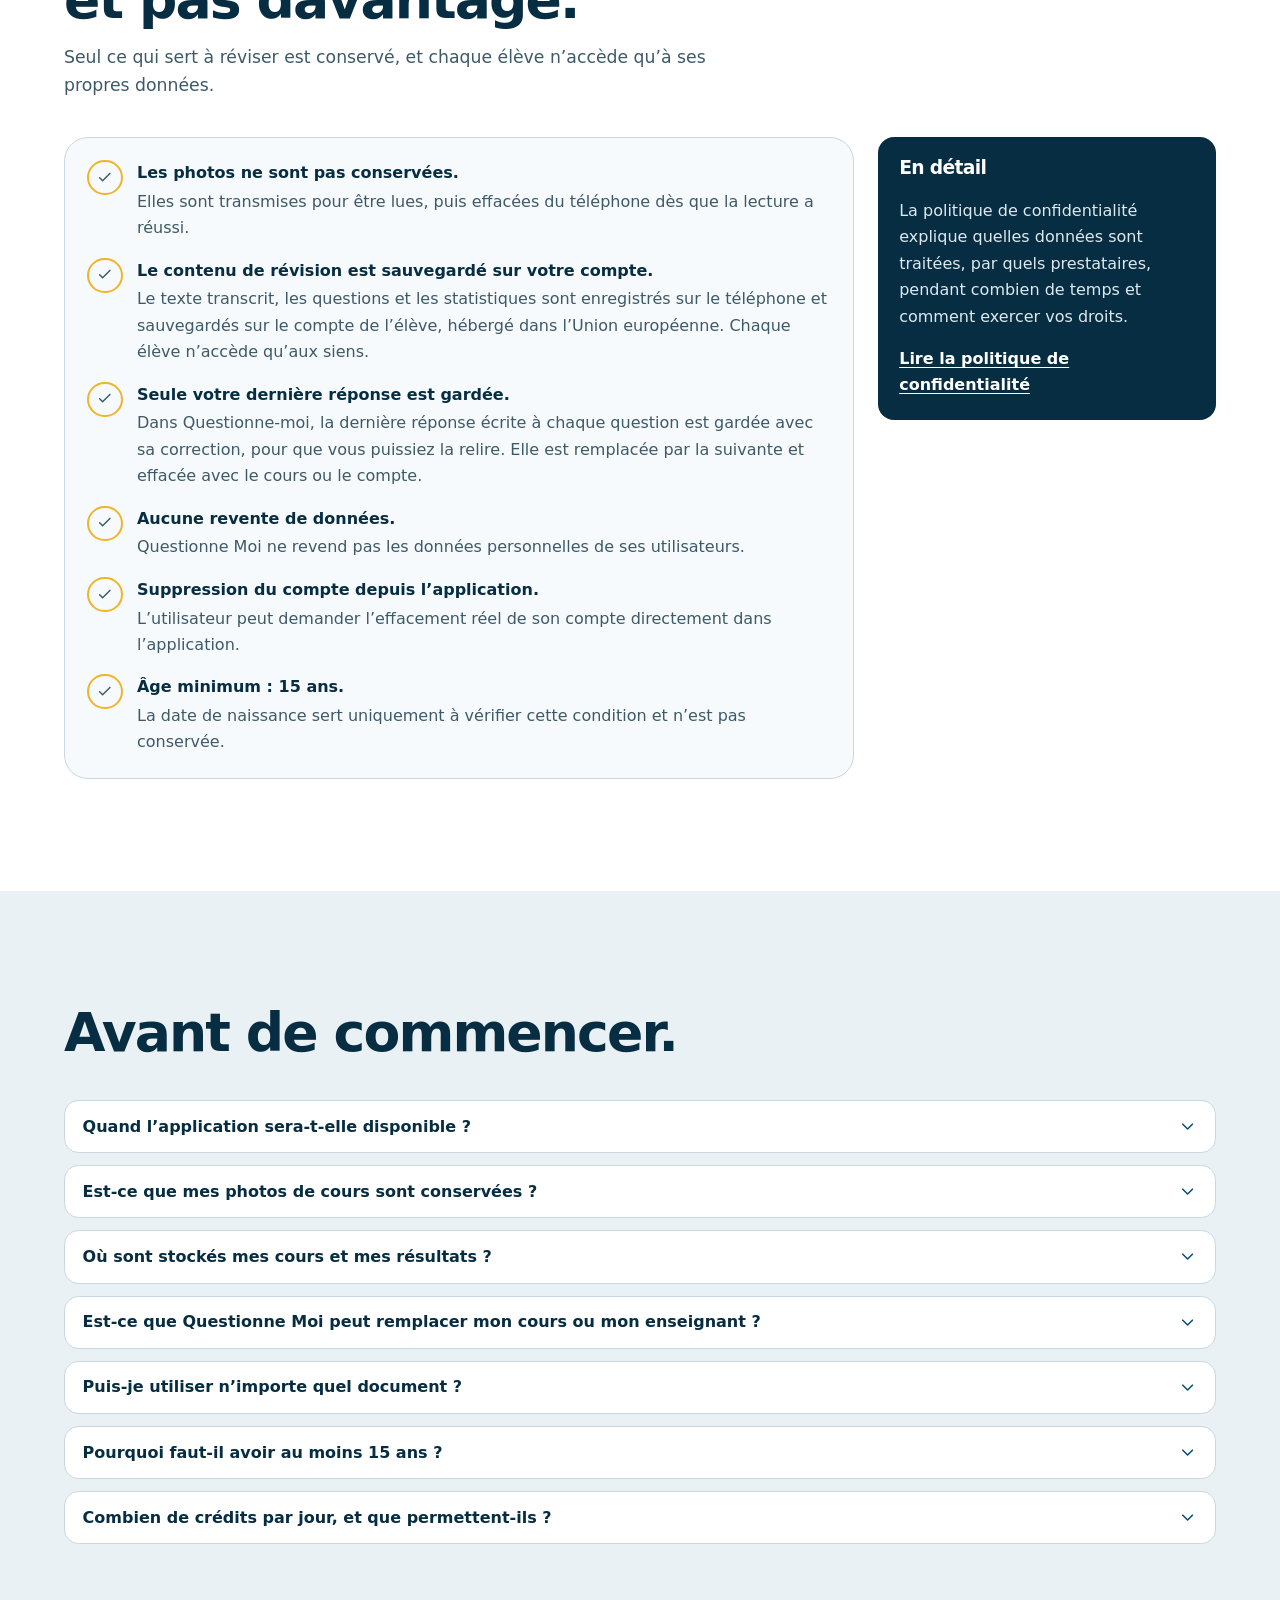
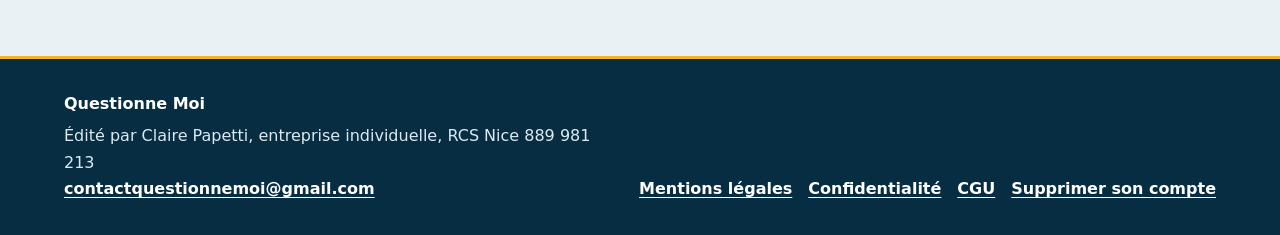
==== commit 8d712233: "Update index.html" ====
--- a/index.html
+++ b/index.html
@@ -774,7 +774,7 @@
 }
 
 @media (min-width: 68rem) {
-  .mode-grid { grid-template-columns: repeat(5, minmax(0, 1fr)); }
+  .mode-grid { grid-template-columns: repeat(3, minmax(0, 1fr)); }
 }
 
 @media (prefers-reduced-motion: reduce) {
@@ -853,7 +853,7 @@
                                                   </div>
                                                   <div class="preview-card">
                                                     <p class="preview-label">Mode de révision</p>
-                                                    <p>QCM · Questionne-moi · Texte à trous · Cartes · Audio</p>
+                                                    <p>QCM · Questionne-moi · Texte à trous · Cartes · Audio · Carte mentale</p>
                                                   </div>
                                                 </div>
                                               </div>
@@ -874,7 +874,7 @@
                                                 <article class="step">
                                                   <span class="step-number" aria-hidden="true">2</span>
                                                   <h3>Choisissez votre mode</h3>
-                                                  <p>QCM, questions ouvertes et cas pratiques corrigés, texte à trous, cartes en répétition espacée ou écoute audio : à vous de choisir selon le moment.</p>
+                                                  <p>QCM, questions ouvertes et cas pratiques corrigés, texte à trous, cartes en répétition espacée, écoute audio ou carte mentale : à vous de choisir selon le moment.</p>
                                                 </article>
                                                 <article class="step">
                                                   <span class="step-number" aria-hidden="true">3</span>
@@ -951,6 +951,20 @@
                                                   <h3>Version audio</h3>
                                                   <p>Votre cours est découpé en chapitres pour l’écoute, avec un mode nuit à voix ralentie et fond sonore.</p>
                                                 </article>
+                                                <article class="mode-card">
+                                                  <div class="icon-wrap" aria-hidden="true">
+                                                    <svg viewBox="0 0 24 24" fill="none" stroke="currentColor" stroke-width="1.8" stroke-linecap="round" stroke-linejoin="round">
+                                                      <circle cx="12" cy="12" r="2.5"/>
+                                                      <circle cx="5" cy="5" r="1.8"/>
+                                                      <circle cx="19" cy="5" r="1.8"/>
+                                                      <circle cx="5" cy="19" r="1.8"/>
+                                                      <circle cx="19" cy="19" r="1.8"/>
+                                                      <path d="M10.2 10.2 6.3 6.3M13.8 10.2l3.9-3.9M10.2 13.8l-3.9 3.9M13.8 13.8l3.9 3.9"/>
+                                                    </svg>
+                                                  </div>
+                                                  <h3>Carte mentale</h3>
+                                                  <p>Votre cours rangé en arbre, en mots-clés : une couleur par grande partie, on zoome dans une branche d’un toucher, et au bout de chaque branche, une explication ou une astuce pour retenir. Ce qui ne vient pas de votre cours est signalé.</p>
+                                                </article>
                                               </div>
                                             </div>
                                           </section>
@@ -990,247 +1004,254 @@
                                                             </span>Audio</h3>
                                                             <p>Le cours reste disponible dans les transports ou le soir, avec un mode nuit pensé pour les moments où lire n’est plus pratique.</p>
                                                           </article>
+                                                          <article class="reason-card">
+                                                            <h3>
+                                                              <span class="reason-dot" aria-hidden="true">
+                                                              </span>Carte mentale</h3>
+                                                              <p>Voir le cours d’un coup d’œil, partie par partie, aide à le structurer avant de s’interroger, puis à retrouver où se place chaque notion.</p>
+                                                            </article>
+                                                          </div>
                                                         </div>
+                                                      </section>
+                                                      <section class="section section-white" id="donnees" aria-labelledby="donnees-title">
+                                                        <div class="container">
+                                                          <div class="section-heading">
+                                                            <h2 id="donnees-title">Le minimum nécessaire, et pas davantage.</h2>
+                                                            <p>Seul ce qui sert à réviser est conservé, et chaque élève n’accède qu’à ses propres données.</p>
+                                                          </div>
+                                                          <div class="data-grid">
+                                                            <div class="data-panel">
+                                                              <ul class="data-list">
+                                                                <li>
+                                                                  <span class="data-check" aria-hidden="true">
+                                                                    <svg viewBox="0 0 24 24" fill="none" stroke="currentColor" stroke-width="2" stroke-linecap="round" stroke-linejoin="round">
+                                                                      <path d="M5 12l4 4L19 6"/>
+                                                                    </svg>
+                                                                  </span>
+                                                                  <div>
+                                                                    <strong>Les photos ne sont pas conservées.</strong>
+                                                                    <span>Elles sont transmises pour être lues, puis effacées du téléphone dès que la lecture a réussi.</span>
+                                                                  </div>
+                                                                </li>
+                                                                <li>
+                                                                  <span class="data-check" aria-hidden="true">
+                                                                    <svg viewBox="0 0 24 24" fill="none" stroke="currentColor" stroke-width="2" stroke-linecap="round" stroke-linejoin="round">
+                                                                      <path d="M5 12l4 4L19 6"/>
+                                                                    </svg>
+                                                                  </span>
+                                                                  <div>
+                                                                    <strong>Le contenu de révision est sauvegardé sur votre compte.</strong>
+                                                                    <span>Le texte transcrit, les questions et les statistiques sont enregistrés sur le téléphone et sauvegardés sur le compte de l’élève, hébergé dans l’Union européenne. Chaque élève n’accède qu’aux siens.</span>
+                                                                  </div>
+                                                                </li>
+                                                                <li>
+                                                                  <span class="data-check" aria-hidden="true">
+                                                                    <svg viewBox="0 0 24 24" fill="none" stroke="currentColor" stroke-width="2" stroke-linecap="round" stroke-linejoin="round">
+                                                                      <path d="M5 12l4 4L19 6"/>
+                                                                    </svg>
+                                                                  </span>
+                                                                  <div>
+                                                                    <strong>Seule votre dernière réponse est gardée.</strong>
+                                                                    <span>Dans Questionne-moi, la dernière réponse écrite à chaque question est gardée avec sa correction, pour que vous puissiez la relire. Elle est remplacée par la suivante et effacée avec le cours ou le compte.</span>
+                                                                  </div>
+                                                                </li>
+                                                                <li>
+                                                                  <span class="data-check" aria-hidden="true">
+                                                                    <svg viewBox="0 0 24 24" fill="none" stroke="currentColor" stroke-width="2" stroke-linecap="round" stroke-linejoin="round">
+                                                                      <path d="M5 12l4 4L19 6"/>
+                                                                    </svg>
+                                                                  </span>
+                                                                  <div>
+                                                                    <strong>Aucune revente de données.</strong>
+                                                                    <span>Questionne Moi ne revend pas les données personnelles de ses utilisateurs.</span>
+                                                                  </div>
+                                                                </li>
+                                                                <li>
+                                                                  <span class="data-check" aria-hidden="true">
+                                                                    <svg viewBox="0 0 24 24" fill="none" stroke="currentColor" stroke-width="2" stroke-linecap="round" stroke-linejoin="round">
+                                                                      <path d="M5 12l4 4L19 6"/>
+                                                                    </svg>
+                                                                  </span>
+                                                                  <div>
+                                                                    <strong>Suppression du compte depuis l’application.</strong>
+                                                                    <span>L’utilisateur peut demander l’effacement réel de son compte directement dans l’application.</span>
+                                                                  </div>
+                                                                </li>
+                                                                <li>
+                                                                  <span class="data-check" aria-hidden="true">
+                                                                    <svg viewBox="0 0 24 24" fill="none" stroke="currentColor" stroke-width="2" stroke-linecap="round" stroke-linejoin="round">
+                                                                      <path d="M5 12l4 4L19 6"/>
+                                                                    </svg>
+                                                                  </span>
+                                                                  <div>
+                                                                    <strong>Âge minimum : 15 ans.</strong>
+                                                                    <span>La date de naissance sert uniquement à vérifier cette condition et n’est pas conservée.</span>
+                                                                  </div>
+                                                                </li>
+                                                              </ul>
+                                                            </div>
+                                                            <aside class="data-note" aria-label="En savoir plus sur les données personnelles">
+                                                              <h3>En détail</h3>
+                                                              <p>La politique de confidentialité explique quelles données sont traitées, par quels prestataires, pendant combien de temps et comment exercer vos droits.</p>
+                                                              <a href="confidentialite.html">Lire la politique de confidentialité</a>
+                                                            </aside>
+                                                          </div>
+                                                        </div>
+                                                      </section>
+                                                      <section class="section" id="faq" aria-labelledby="faq-title">
+                                                        <div class="container">
+                                                          <div class="section-heading">
+                                                            <h2 id="faq-title">Avant de commencer.</h2>
+                                                          </div>
+                                                          <div class="faq-list">
+                                                            <article class="faq-item">
+                                                              <h3>
+                                                                <button class="faq-question" type="button" aria-expanded="false" aria-controls="faq-a1" id="faq-q1">
+                                                                  Quand l’application sera-t-elle disponible ?
+                                                                  <svg viewBox="0 0 24 24" fill="none" stroke="currentColor" stroke-width="2" stroke-linecap="round" stroke-linejoin="round" aria-hidden="true">
+                                                                    <path d="M6 9l6 6 6-6"/>
+                                                                  </svg>
+                                                                </button>
+                                                              </h3>
+                                                              <div class="faq-answer" id="faq-a1" role="region" aria-labelledby="faq-q1" hidden>
+                                                                <div class="faq-answer-inner">
+                                                                  <p>Questionne Moi est en préparation pour Android. Le bouton Google Play sera activé lorsque la fiche de l’application sera disponible.</p>
+                                                                </div>
+                                                              </div>
+                                                            </article>
+                                                            <article class="faq-item">
+                                                              <h3>
+                                                                <button class="faq-question" type="button" aria-expanded="false" aria-controls="faq-a2" id="faq-q2">
+                                                                  Est-ce que mes photos de cours sont conservées ?
+                                                                  <svg viewBox="0 0 24 24" fill="none" stroke="currentColor" stroke-width="2" stroke-linecap="round" stroke-linejoin="round" aria-hidden="true">
+                                                                    <path d="M6 9l6 6 6-6"/>
+                                                                  </svg>
+                                                                </button>
+                                                              </h3>
+                                                              <div class="faq-answer" id="faq-a2" role="region" aria-labelledby="faq-q2" hidden>
+                                                                <div class="faq-answer-inner">
+                                                                  <p>Non. Elles sont transmises uniquement pour être lues, ne sont pas conservées sur un serveur et sont effacées du téléphone dès que la lecture a réussi.</p>
+                                                                </div>
+                                                              </div>
+                                                            </article>
+                                                            <article class="faq-item">
+                                                              <h3>
+                                                                <button class="faq-question" type="button" aria-expanded="false" aria-controls="faq-a3" id="faq-q3">
+                                                                  Où sont stockés mes cours et mes résultats ?
+                                                                  <svg viewBox="0 0 24 24" fill="none" stroke="currentColor" stroke-width="2" stroke-linecap="round" stroke-linejoin="round" aria-hidden="true">
+                                                                    <path d="M6 9l6 6 6-6"/>
+                                                                  </svg>
+                                                                </button>
+                                                              </h3>
+                                                              <div class="faq-answer" id="faq-a3" role="region" aria-labelledby="faq-q3" hidden>
+                                                                <div class="faq-answer-inner">
+                                                                  <p>Le texte transcrit, les exercices générés (dont la carte mentale) et vos statistiques de révision sont enregistrés sur votre téléphone, puis sauvegardés sur votre compte, hébergé dans l’Union européenne (Irlande). Vous les retrouvez en vous reconnectant, après une réinstallation ou sur un autre téléphone. Les photos ne sont jamais sauvegardées. Dans Questionne-moi, seule votre dernière réponse à chaque question est gardée, avec sa correction.</p>
+                                                                </div>
+                                                              </div>
+                                                            </article>
+                                                            <article class="faq-item">
+                                                              <h3>
+                                                                <button class="faq-question" type="button" aria-expanded="false" aria-controls="faq-a4" id="faq-q4">
+                                                                  Est-ce que Questionne Moi peut remplacer mon cours ou mon enseignant ?
+                                                                  <svg viewBox="0 0 24 24" fill="none" stroke="currentColor" stroke-width="2" stroke-linecap="round" stroke-linejoin="round" aria-hidden="true">
+                                                                    <path d="M6 9l6 6 6-6"/>
+                                                                  </svg>
+                                                                </button>
+                                                              </h3>
+                                                              <div class="faq-answer" id="faq-a4" role="region" aria-labelledby="faq-q4" hidden>
+                                                                <div class="faq-answer-inner">
+                                                                  <p>Non. Le contenu est généré automatiquement et peut comporter des erreurs. Il faut toujours vérifier une réponse importante dans son cours et, si besoin, auprès de son enseignant.</p>
+                                                                </div>
+                                                              </div>
+                                                            </article>
+                                                            <article class="faq-item">
+                                                              <h3>
+                                                                <button class="faq-question" type="button" aria-expanded="false" aria-controls="faq-a5" id="faq-q5">
+                                                                  Puis-je utiliser n’importe quel document ?
+                                                                  <svg viewBox="0 0 24 24" fill="none" stroke="currentColor" stroke-width="2" stroke-linecap="round" stroke-linejoin="round" aria-hidden="true">
+                                                                    <path d="M6 9l6 6 6-6"/>
+                                                                  </svg>
+                                                                </button>
+                                                              </h3>
+                                                              <div class="faq-answer" id="faq-a5" role="region" aria-labelledby="faq-q5" hidden>
+                                                                <div class="faq-answer-inner">
+                                                                  <p>Vous pouvez importer des documents que vous avez le droit de photographier et d’utiliser. L’usage des cours dans Questionne Moi doit rester personnel et privé.</p>
+                                                                </div>
+                                                              </div>
+                                                            </article>
+                                                            <article class="faq-item">
+                                                              <h3>
+                                                                <button class="faq-question" type="button" aria-expanded="false" aria-controls="faq-a6" id="faq-q6">
+                                                                  Pourquoi faut-il avoir au moins 15 ans ?
+                                                                  <svg viewBox="0 0 24 24" fill="none" stroke="currentColor" stroke-width="2" stroke-linecap="round" stroke-linejoin="round" aria-hidden="true">
+                                                                    <path d="M6 9l6 6 6-6"/>
+                                                                  </svg>
+                                                                </button>
+                                                              </h3>
+                                                              <div class="faq-answer" id="faq-a6" role="region" aria-labelledby="faq-q6" hidden>
+                                                                <div class="faq-answer-inner">
+                                                                  <p>Questionne Moi fixe l’âge minimum à 15 ans pour tenir compte du cadre français applicable à l’utilisation de services numériques par les mineurs. La date de naissance n’est pas conservée : seul le résultat du contrôle d’âge l’est.</p>
+                                                                </div>
+                                                              </div>
+                                                            </article>
+                                                            <article class="faq-item">
+                                                              <h3>
+                                                                <button class="faq-question" type="button" aria-expanded="false" aria-controls="faq-a7" id="faq-q7">
+                                                                  Combien de crédits par jour, et que permettent-ils&nbsp;?
+                                                                  <svg viewBox="0 0 24 24" fill="none" stroke="currentColor" stroke-width="2" stroke-linecap="round" stroke-linejoin="round" aria-hidden="true">
+                                                                    <path d="M6 9l6 6 6-6"/>
+                                                                  </svg>
+                                                                </button>
+                                                              </h3>
+                                                              <div class="faq-answer" id="faq-a7" role="region" aria-labelledby="faq-q7" hidden>
+                                                                <div class="faq-answer-inner">
+                                                                  <p>Chaque compte reçoit <strong>60&nbsp;crédits par jour</strong>, gratuitement. Ils servent quand l’intelligence artificielle travaille pour vous&nbsp;: lire vos photos, préparer vos exercices, corriger vos réponses. Tout ce qui est déjà prêt reste gratuit et sans limite&nbsp;: refaire des séries de QCM, réécouter un cours, retourner ses cartes, relire ses corrections.</p>
+                                                                  <ul>
+                                                                    <li>Lire un nouveau cours (photos)&nbsp;: 4&nbsp;crédits</li>
+                                                                    <li>Préparer le QCM&nbsp;: 3&nbsp;crédits, ou 6 pour un long cours, préparé en deux fois</li>
+                                                                    <li>Préparer la version audio&nbsp;: 2&nbsp;crédits</li>
+                                                                    <li>Préparer la carte mentale&nbsp;: 3&nbsp;crédits (et autant pour la refaire)</li>
+                                                                    <li>Préparer le texte à trous ou les cartes de révision&nbsp;: 1&nbsp;crédit chacun</li>
+                                                                    <li>Une série de Questionne-moi (5 questions)&nbsp;: 5&nbsp;crédits, toutes les corrections et relances comprises</li>
+                                                                  </ul>
+                                                                  <p>Chaque exercice n’est préparé qu’une fois par cours. Chaque série de Questionne-moi est comptée, la première comme la dixième, car l’IA corrige à chaque fois des réponses nouvelles. Une série quittée avant sa première correction ne coûte rien, sauf la première d’un cours, comptée dès la préparation de ses questions.</p>
+                                                                  <p>Avec 60&nbsp;crédits, vous pouvez par exemple lire 3 à 4&nbsp;cours et préparer tous leurs exercices hors Questionne-moi, carte mentale comprise (14 à 17&nbsp;crédits chacun), faire 12&nbsp;séries de Questionne-moi, ou lire 15&nbsp;nouveaux cours.</p>
+                                                                  <p>Les crédits reviennent chaque nuit, à 1 h du matin en hiver et à 2 h en été (heure de Paris), et ne s’additionnent pas d’un jour à l’autre. Si une lecture, une préparation ou une série échoue, ses crédits sont rendus. L’application affiche à tout moment ceux qui vous restent, et le coût de chaque exercice avant de le lancer.</p>
+                                                                </div>
+                                                              </div>
+                                                            </article>
+                                                          </div>
+                                                        </div>
+                                                      </section>
+                                                    </main>
+                                                    <footer class="site-footer">
+                                                      <div class="container footer-inner">
+                                                        <div>
+                                                          <p class="footer-brand">Questionne Moi</p>
+                                                          <p class="footer-meta">Édité par Claire Papetti, entreprise individuelle, RCS Nice 889 981 213</p>
+                                                          <p class="footer-meta">
+                                                            <a href="mailto:contactquestionnemoi@gmail.com">contactquestionnemoi@gmail.com</a>
+                                                          </p>
+                                                        </div>
+                                                        <nav aria-label="Liens juridiques">
+                                                          <ul class="footer-links">
+                                                            <li>
+                                                              <a href="mentions-legales.html">Mentions légales</a>
+                                                            </li>
+                                                            <li>
+                                                              <a href="confidentialite.html">Confidentialité</a>
+                                                            </li>
+                                                            <li>
+                                                              <a href="cgu.html">CGU</a>
+                                                            </li>
+                                                            <li>
+                                                              <a href="suppression-compte.html">Supprimer son compte</a>
+                                                            </li>
+                                                          </ul>
+                                                        </nav>
                                                       </div>
-                                                    </section>
-                                                    <section class="section section-white" id="donnees" aria-labelledby="donnees-title">
-                                                      <div class="container">
-                                                        <div class="section-heading">
-                                                          <h2 id="donnees-title">Le minimum nécessaire, et pas davantage.</h2>
-                                                          <p>Seul ce qui sert à réviser est conservé, et chaque élève n’accède qu’à ses propres données.</p>
-                                                        </div>
-                                                        <div class="data-grid">
-                                                          <div class="data-panel">
-                                                            <ul class="data-list">
-                                                              <li>
-                                                                <span class="data-check" aria-hidden="true">
-                                                                  <svg viewBox="0 0 24 24" fill="none" stroke="currentColor" stroke-width="2" stroke-linecap="round" stroke-linejoin="round">
-                                                                    <path d="M5 12l4 4L19 6"/>
-                                                                  </svg>
-                                                                </span>
-                                                                <div>
-                                                                  <strong>Les photos ne sont pas conservées.</strong>
-                                                                  <span>Elles sont transmises pour être lues, puis effacées du téléphone dès que la lecture a réussi.</span>
-                                                                </div>
-                                                              </li>
-                                                              <li>
-                                                                <span class="data-check" aria-hidden="true">
-                                                                  <svg viewBox="0 0 24 24" fill="none" stroke="currentColor" stroke-width="2" stroke-linecap="round" stroke-linejoin="round">
-                                                                    <path d="M5 12l4 4L19 6"/>
-                                                                  </svg>
-                                                                </span>
-                                                                <div>
-                                                                  <strong>Le contenu de révision est sauvegardé sur votre compte.</strong>
-                                                                  <span>Le texte transcrit, les questions et les statistiques sont enregistrés sur le téléphone et sauvegardés sur le compte de l’élève, hébergé dans l’Union européenne. Chaque élève n’accède qu’aux siens.</span>
-                                                                </div>
-                                                              </li>
-                                                              <li>
-                                                                <span class="data-check" aria-hidden="true">
-                                                                  <svg viewBox="0 0 24 24" fill="none" stroke="currentColor" stroke-width="2" stroke-linecap="round" stroke-linejoin="round">
-                                                                    <path d="M5 12l4 4L19 6"/>
-                                                                  </svg>
-                                                                </span>
-                                                                <div>
-                                                                  <strong>Seule votre dernière réponse est gardée.</strong>
-                                                                  <span>Dans Questionne-moi, la dernière réponse écrite à chaque question est gardée avec sa correction, pour que vous puissiez la relire. Elle est remplacée par la suivante et effacée avec le cours ou le compte.</span>
-                                                                </div>
-                                                              </li>
-                                                              <li>
-                                                                <span class="data-check" aria-hidden="true">
-                                                                  <svg viewBox="0 0 24 24" fill="none" stroke="currentColor" stroke-width="2" stroke-linecap="round" stroke-linejoin="round">
-                                                                    <path d="M5 12l4 4L19 6"/>
-                                                                  </svg>
-                                                                </span>
-                                                                <div>
-                                                                  <strong>Aucune revente de données.</strong>
-                                                                  <span>Questionne Moi ne revend pas les données personnelles de ses utilisateurs.</span>
-                                                                </div>
-                                                              </li>
-                                                              <li>
-                                                                <span class="data-check" aria-hidden="true">
-                                                                  <svg viewBox="0 0 24 24" fill="none" stroke="currentColor" stroke-width="2" stroke-linecap="round" stroke-linejoin="round">
-                                                                    <path d="M5 12l4 4L19 6"/>
-                                                                  </svg>
-                                                                </span>
-                                                                <div>
-                                                                  <strong>Suppression du compte depuis l’application.</strong>
-                                                                  <span>L’utilisateur peut demander l’effacement réel de son compte directement dans l’application.</span>
-                                                                </div>
-                                                              </li>
-                                                              <li>
-                                                                <span class="data-check" aria-hidden="true">
-                                                                  <svg viewBox="0 0 24 24" fill="none" stroke="currentColor" stroke-width="2" stroke-linecap="round" stroke-linejoin="round">
-                                                                    <path d="M5 12l4 4L19 6"/>
-                                                                  </svg>
-                                                                </span>
-                                                                <div>
-                                                                  <strong>Âge minimum : 15 ans.</strong>
-                                                                  <span>La date de naissance sert uniquement à vérifier cette condition et n’est pas conservée.</span>
-                                                                </div>
-                                                              </li>
-                                                            </ul>
-                                                          </div>
-                                                          <aside class="data-note" aria-label="En savoir plus sur les données personnelles">
-                                                            <h3>En détail</h3>
-                                                            <p>La politique de confidentialité explique quelles données sont traitées, par quels prestataires, pendant combien de temps et comment exercer vos droits.</p>
-                                                            <a href="confidentialite.html">Lire la politique de confidentialité</a>
-                                                          </aside>
-                                                        </div>
-                                                      </div>
-                                                    </section>
-                                                    <section class="section" id="faq" aria-labelledby="faq-title">
-                                                      <div class="container">
-                                                        <div class="section-heading">
-                                                          <h2 id="faq-title">Avant de commencer.</h2>
-                                                        </div>
-                                                        <div class="faq-list">
-                                                          <article class="faq-item">
-                                                            <h3>
-                                                              <button class="faq-question" type="button" aria-expanded="false" aria-controls="faq-a1" id="faq-q1">
-                                                                Quand l’application sera-t-elle disponible ?
-                                                                <svg viewBox="0 0 24 24" fill="none" stroke="currentColor" stroke-width="2" stroke-linecap="round" stroke-linejoin="round" aria-hidden="true">
-                                                                  <path d="M6 9l6 6 6-6"/>
-                                                                </svg>
-                                                              </button>
-                                                            </h3>
-                                                            <div class="faq-answer" id="faq-a1" role="region" aria-labelledby="faq-q1" hidden>
-                                                              <div class="faq-answer-inner">
-                                                                <p>Questionne Moi est en préparation pour Android. Le bouton Google Play sera activé lorsque la fiche de l’application sera disponible.</p>
-                                                              </div>
-                                                            </div>
-                                                          </article>
-                                                          <article class="faq-item">
-                                                            <h3>
-                                                              <button class="faq-question" type="button" aria-expanded="false" aria-controls="faq-a2" id="faq-q2">
-                                                                Est-ce que mes photos de cours sont conservées ?
-                                                                <svg viewBox="0 0 24 24" fill="none" stroke="currentColor" stroke-width="2" stroke-linecap="round" stroke-linejoin="round" aria-hidden="true">
-                                                                  <path d="M6 9l6 6 6-6"/>
-                                                                </svg>
-                                                              </button>
-                                                            </h3>
-                                                            <div class="faq-answer" id="faq-a2" role="region" aria-labelledby="faq-q2" hidden>
-                                                              <div class="faq-answer-inner">
-                                                                <p>Non. Elles sont transmises uniquement pour être lues, ne sont pas conservées sur un serveur et sont effacées du téléphone dès que la lecture a réussi.</p>
-                                                              </div>
-                                                            </div>
-                                                          </article>
-                                                          <article class="faq-item">
-                                                            <h3>
-                                                              <button class="faq-question" type="button" aria-expanded="false" aria-controls="faq-a3" id="faq-q3">
-                                                                Où sont stockés mes cours et mes résultats ?
-                                                                <svg viewBox="0 0 24 24" fill="none" stroke="currentColor" stroke-width="2" stroke-linecap="round" stroke-linejoin="round" aria-hidden="true">
-                                                                  <path d="M6 9l6 6 6-6"/>
-                                                                </svg>
-                                                              </button>
-                                                            </h3>
-                                                            <div class="faq-answer" id="faq-a3" role="region" aria-labelledby="faq-q3" hidden>
-                                                              <div class="faq-answer-inner">
-                                                                <p>Le texte transcrit, les questions générées et vos statistiques de révision sont enregistrés sur votre téléphone, puis sauvegardés sur votre compte, hébergé dans l’Union européenne (Irlande). Vous les retrouvez en vous reconnectant, après une réinstallation ou sur un autre téléphone. Les photos ne sont jamais sauvegardées. Dans Questionne-moi, seule votre dernière réponse à chaque question est gardée, avec sa correction.</p>
-                                                              </div>
-                                                            </div>
-                                                          </article>
-                                                          <article class="faq-item">
-                                                            <h3>
-                                                              <button class="faq-question" type="button" aria-expanded="false" aria-controls="faq-a4" id="faq-q4">
-                                                                Est-ce que Questionne Moi peut remplacer mon cours ou mon enseignant ?
-                                                                <svg viewBox="0 0 24 24" fill="none" stroke="currentColor" stroke-width="2" stroke-linecap="round" stroke-linejoin="round" aria-hidden="true">
-                                                                  <path d="M6 9l6 6 6-6"/>
-                                                                </svg>
-                                                              </button>
-                                                            </h3>
-                                                            <div class="faq-answer" id="faq-a4" role="region" aria-labelledby="faq-q4" hidden>
-                                                              <div class="faq-answer-inner">
-                                                                <p>Non. Le contenu est généré automatiquement et peut comporter des erreurs. Il faut toujours vérifier une réponse importante dans son cours et, si besoin, auprès de son enseignant.</p>
-                                                              </div>
-                                                            </div>
-                                                          </article>
-                                                          <article class="faq-item">
-                                                            <h3>
-                                                              <button class="faq-question" type="button" aria-expanded="false" aria-controls="faq-a5" id="faq-q5">
-                                                                Puis-je utiliser n’importe quel document ?
-                                                                <svg viewBox="0 0 24 24" fill="none" stroke="currentColor" stroke-width="2" stroke-linecap="round" stroke-linejoin="round" aria-hidden="true">
-                                                                  <path d="M6 9l6 6 6-6"/>
-                                                                </svg>
-                                                              </button>
-                                                            </h3>
-                                                            <div class="faq-answer" id="faq-a5" role="region" aria-labelledby="faq-q5" hidden>
-                                                              <div class="faq-answer-inner">
-                                                                <p>Vous pouvez importer des documents que vous avez le droit de photographier et d’utiliser. L’usage des cours dans Questionne Moi doit rester personnel et privé.</p>
-                                                              </div>
-                                                            </div>
-                                                          </article>
-                                                          <article class="faq-item">
-                                                            <h3>
-                                                              <button class="faq-question" type="button" aria-expanded="false" aria-controls="faq-a6" id="faq-q6">
-                                                                Pourquoi faut-il avoir au moins 15 ans ?
-                                                                <svg viewBox="0 0 24 24" fill="none" stroke="currentColor" stroke-width="2" stroke-linecap="round" stroke-linejoin="round" aria-hidden="true">
-                                                                  <path d="M6 9l6 6 6-6"/>
-                                                                </svg>
-                                                              </button>
-                                                            </h3>
-                                                            <div class="faq-answer" id="faq-a6" role="region" aria-labelledby="faq-q6" hidden>
-                                                              <div class="faq-answer-inner">
-                                                                <p>Questionne Moi fixe l’âge minimum à 15 ans pour tenir compte du cadre français applicable à l’utilisation de services numériques par les mineurs. La date de naissance n’est pas conservée : seul le résultat du contrôle d’âge l’est.</p>
-                                                              </div>
-                                                            </div>
-                                                          </article>
-                                                          <article class="faq-item">
-                                                            <h3>
-                                                              <button class="faq-question" type="button" aria-expanded="false" aria-controls="faq-a7" id="faq-q7">
-                                                                Combien de crédits par jour, et que permettent-ils&nbsp;?
-                                                                <svg viewBox="0 0 24 24" fill="none" stroke="currentColor" stroke-width="2" stroke-linecap="round" stroke-linejoin="round" aria-hidden="true">
-                                                                  <path d="M6 9l6 6 6-6"/>
-                                                                </svg>
-                                                              </button>
-                                                            </h3>
-                                                            <div class="faq-answer" id="faq-a7" role="region" aria-labelledby="faq-q7" hidden>
-                                                              <div class="faq-answer-inner">
-                                                                <p>Chaque compte reçoit <strong>60&nbsp;crédits par jour</strong>, gratuitement. Ils servent quand l’intelligence artificielle travaille pour vous&nbsp;: lire vos photos, préparer vos exercices, corriger vos réponses. Tout ce qui est déjà prêt reste gratuit et sans limite&nbsp;: refaire des séries de QCM, réécouter un cours, retourner ses cartes, relire ses corrections.</p>
-                                                                <ul>
-                                                                  <li>Lire un nouveau cours (photos)&nbsp;: 4&nbsp;crédits</li>
-                                                                  <li>Préparer le QCM&nbsp;: 3&nbsp;crédits, ou 6 pour un long cours, préparé en deux fois</li>
-                                                                  <li>Préparer la version audio&nbsp;: 2&nbsp;crédits</li>
-                                                                  <li>Préparer le texte à trous ou les cartes de révision&nbsp;: 1&nbsp;crédit chacun</li>
-                                                                  <li>Une série de Questionne-moi (5 questions)&nbsp;: 5&nbsp;crédits, toutes les corrections et relances comprises</li>
-                                                                </ul>
-                                                                <p>Chaque exercice n’est préparé qu’une fois par cours. Chaque série de Questionne-moi est comptée, la première comme la dixième, car l’IA corrige à chaque fois des réponses nouvelles. Une série quittée avant sa première correction ne coûte rien, sauf la première d’un cours, comptée dès la préparation de ses questions.</p>
-                                                                <p>Avec 60&nbsp;crédits, vous pouvez par exemple lire 4&nbsp;cours et préparer tous leurs exercices hors Questionne-moi (11 à 14&nbsp;crédits chacun), faire 12&nbsp;séries de Questionne-moi, ou lire 15&nbsp;nouveaux cours.</p>
-                                                                <p>Les crédits reviennent chaque nuit, à 1 h du matin en hiver et à 2 h en été (heure de Paris), et ne s’additionnent pas d’un jour à l’autre. Si une lecture, une préparation ou une série échoue, ses crédits sont rendus. L’application affiche à tout moment ceux qui vous restent, et le coût de chaque exercice avant de le lancer.</p>
-                                                              </div>
-                                                            </div>
-                                                          </article>
-                                                        </div>
-                                                      </div>
-                                                    </section>
-                                                  </main>
-                                                  <footer class="site-footer">
-                                                    <div class="container footer-inner">
-                                                      <div>
-                                                        <p class="footer-brand">Questionne Moi</p>
-                                                        <p class="footer-meta">Édité par Claire Papetti, entreprise individuelle, RCS Nice 889 981 213</p>
-                                                        <p class="footer-meta">
-                                                          <a href="mailto:contactquestionnemoi@gmail.com">contactquestionnemoi@gmail.com</a>
-                                                        </p>
-                                                      </div>
-                                                      <nav aria-label="Liens juridiques">
-                                                        <ul class="footer-links">
-                                                          <li>
-                                                            <a href="mentions-legales.html">Mentions légales</a>
-                                                          </li>
-                                                          <li>
-                                                            <a href="confidentialite.html">Confidentialité</a>
-                                                          </li>
-                                                          <li>
-                                                            <a href="cgu.html">CGU</a>
-                                                          </li>
-                                                          <li>
-                                                            <a href="suppression-compte.html">Supprimer son compte</a>
-                                                          </li>
-                                                        </ul>
-                                                      </nav>
-                                                    </div>
-                                                  </footer>
-                                                  <script>
+                                                    </footer>
+                                                    <script>
 (function () {
   const reducedMotion = window.matchMedia('(prefers-reduced-motion: reduce)').matches;
 
@@ -1305,5 +1326,5 @@
   });
 })();
 </script>
-                                                </body>
-                                              </html>
+                                                  </body>
+                                                </html>
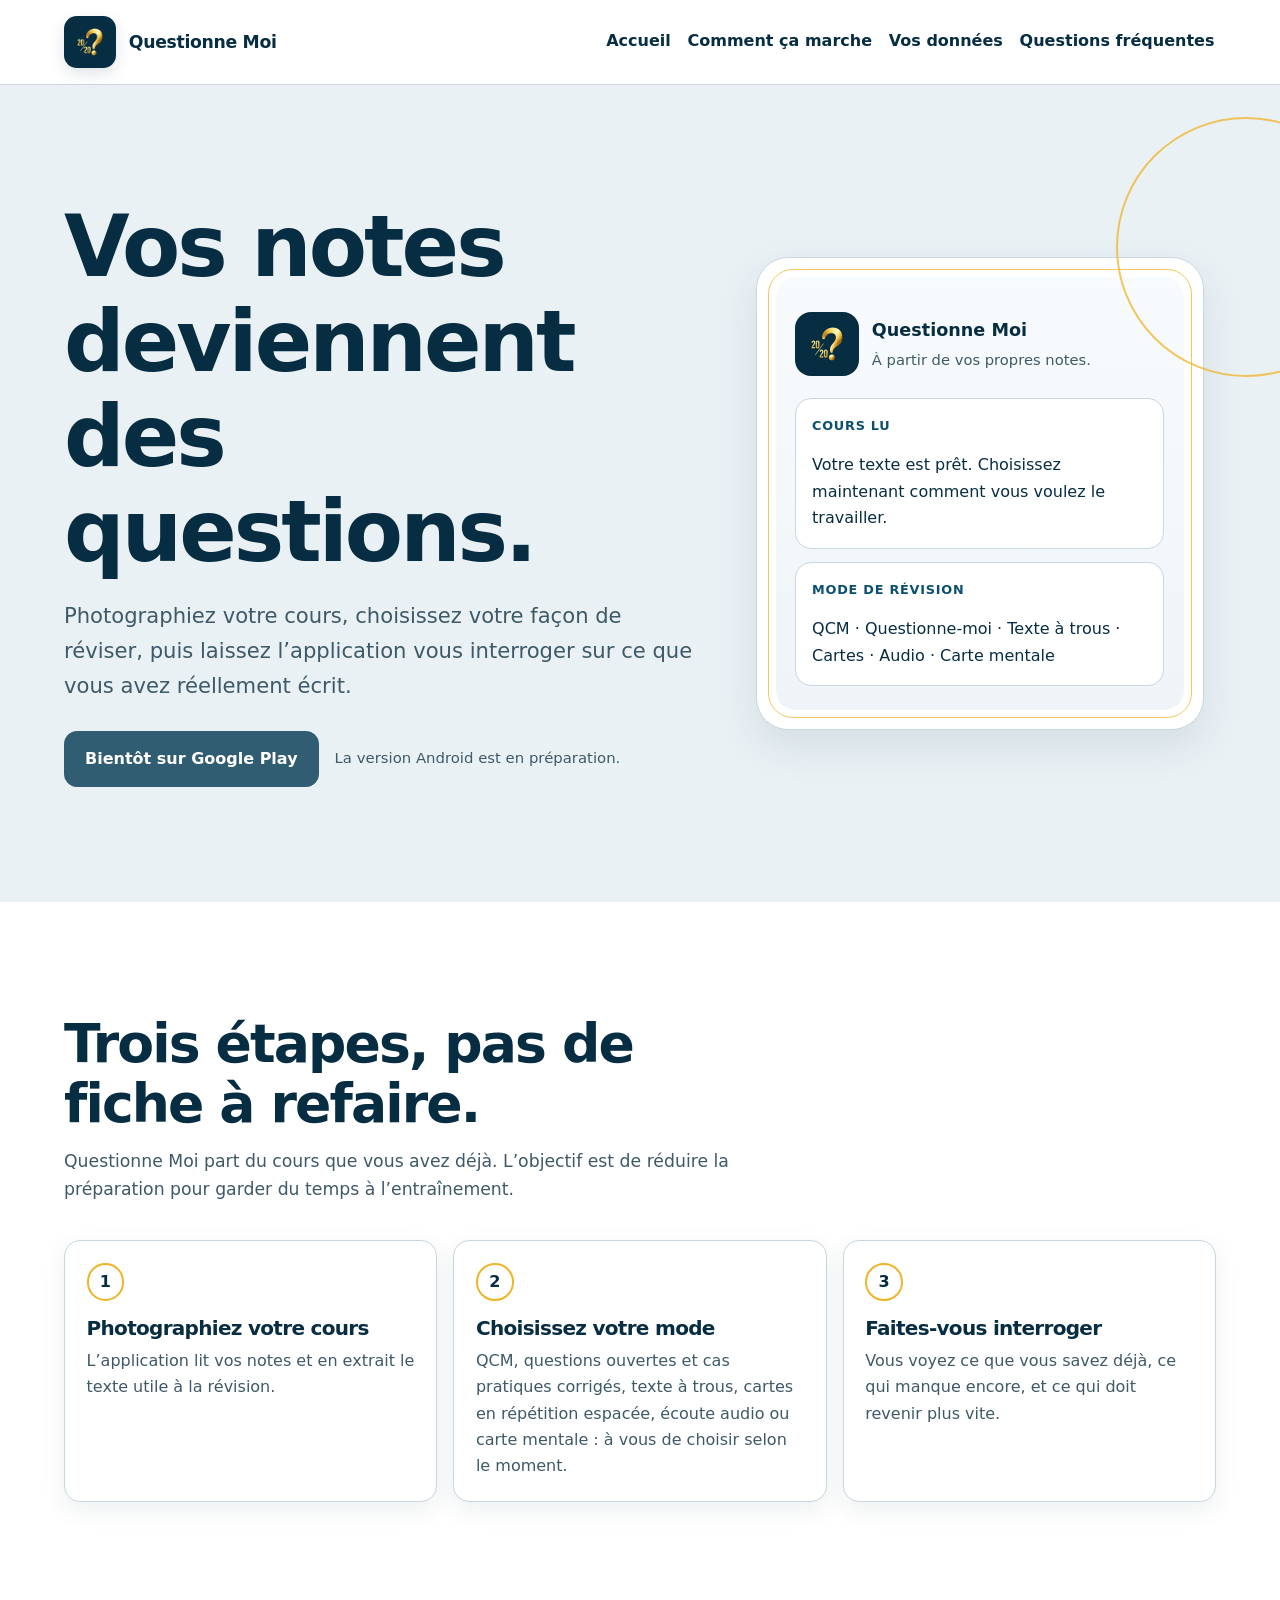
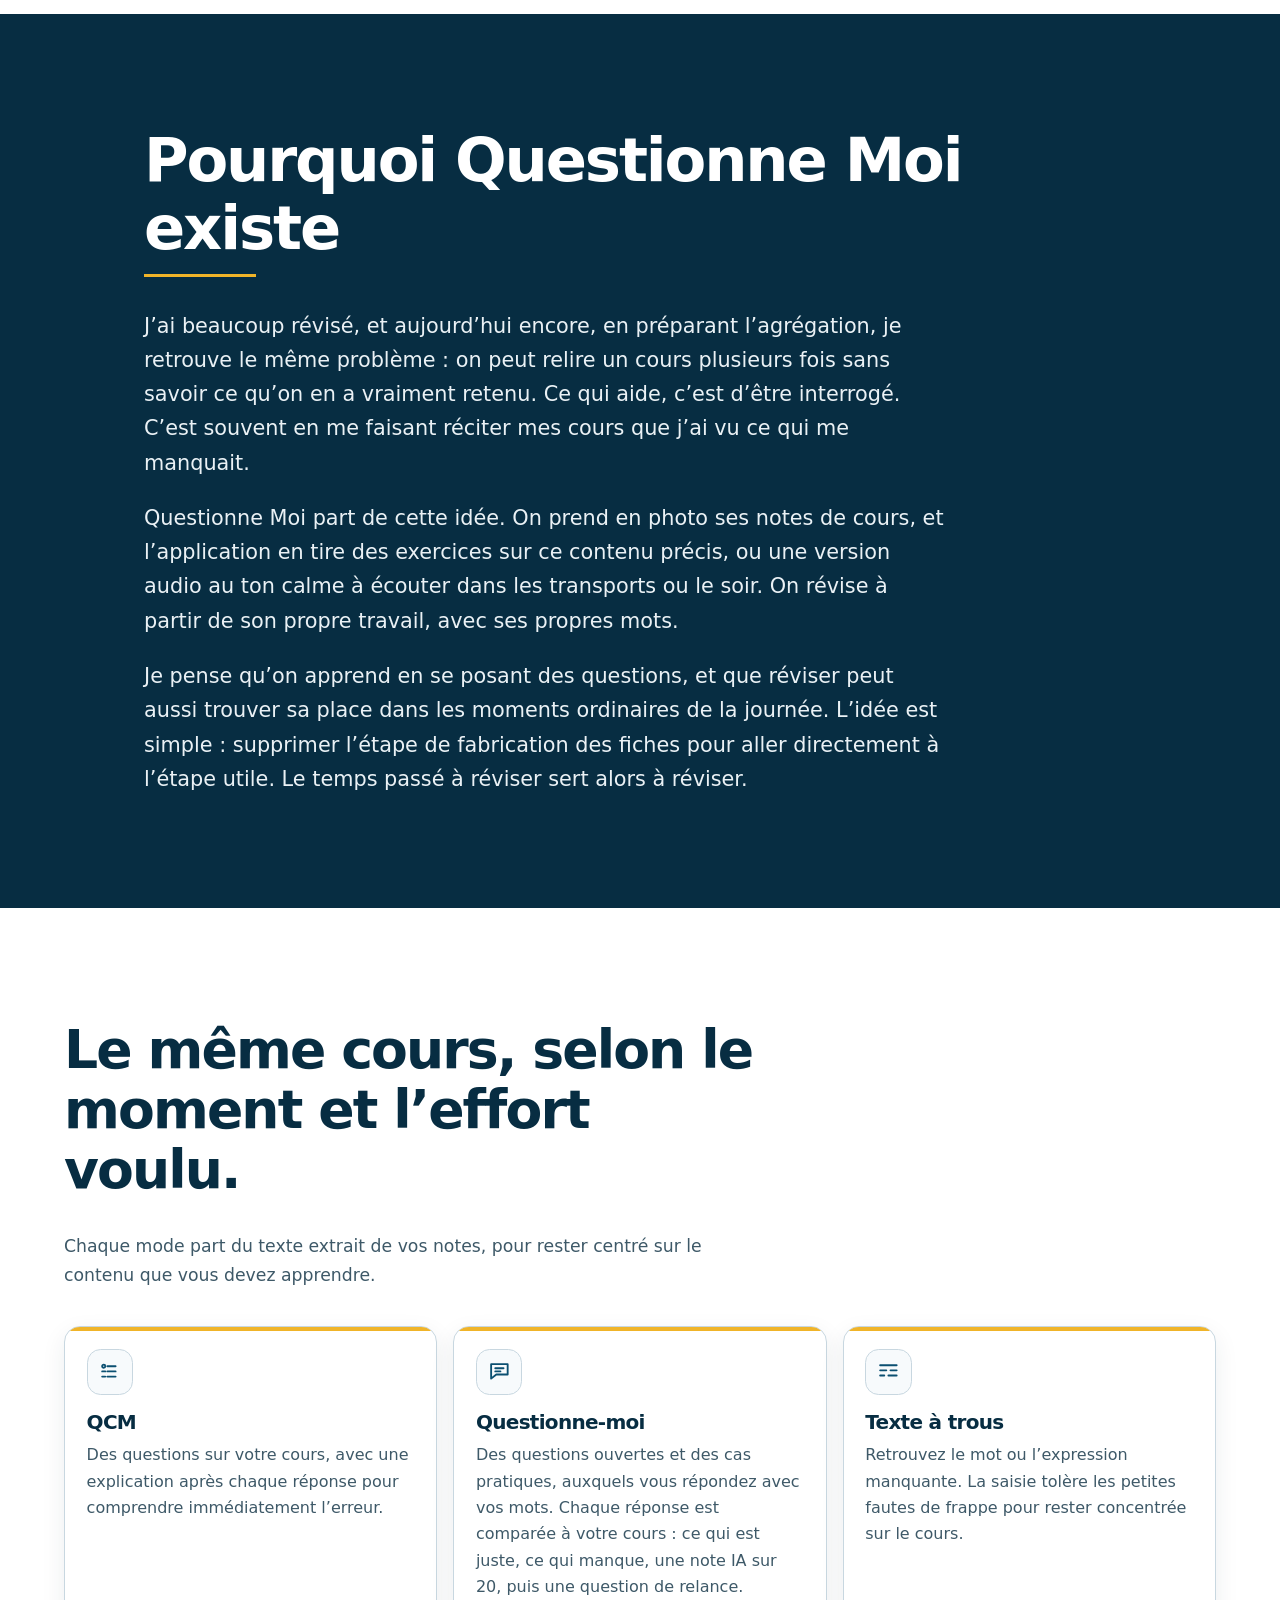
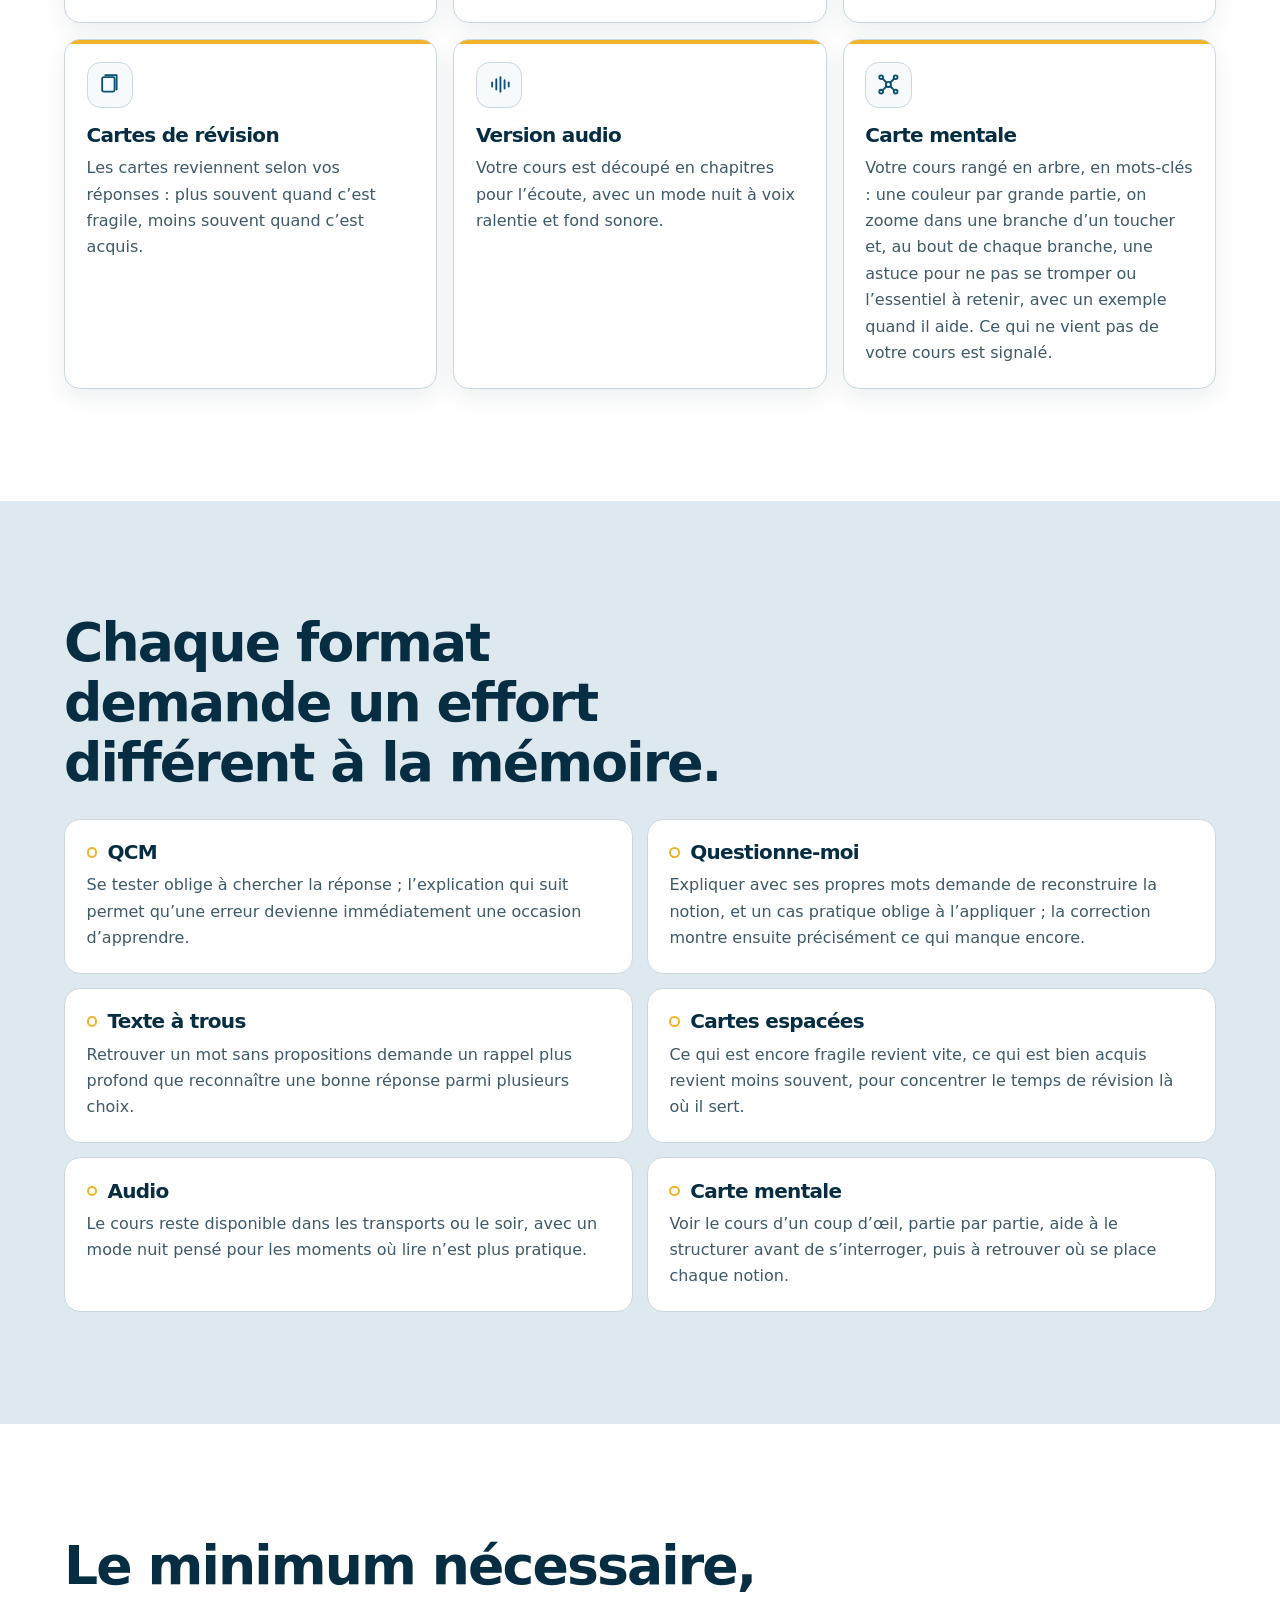
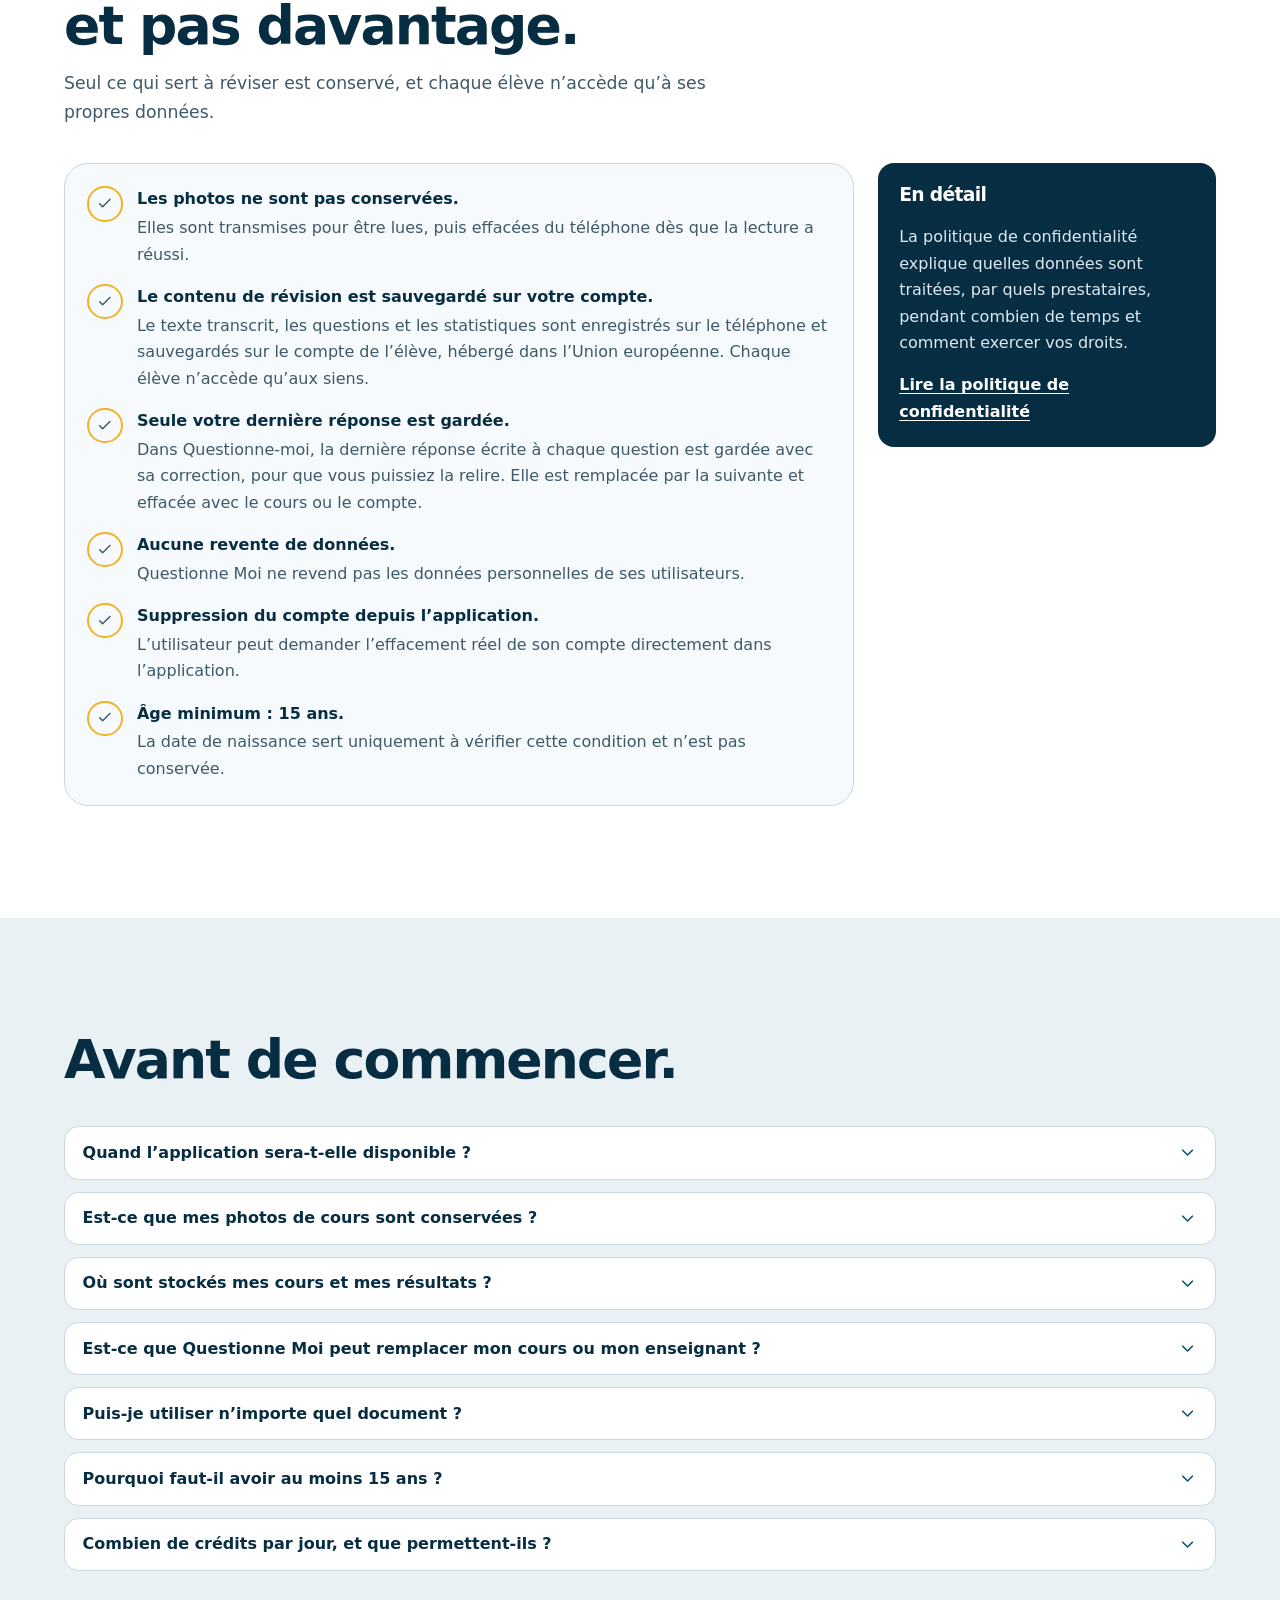
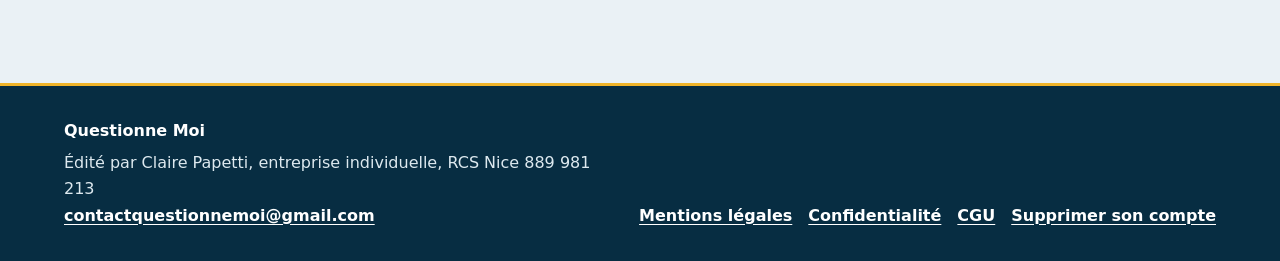
==== commit d423cbab: "Update index.html" ====
--- a/index.html
+++ b/index.html
@@ -963,7 +963,7 @@
                                                     </svg>
                                                   </div>
                                                   <h3>Carte mentale</h3>
-                                                  <p>Votre cours rangé en arbre, en mots-clés : une couleur par grande partie, on zoome dans une branche d’un toucher, et au bout de chaque branche, une explication ou une astuce pour retenir. Ce qui ne vient pas de votre cours est signalé.</p>
+                                                  <p>Votre cours rangé en arbre, en mots-clés : une couleur par grande partie, on zoome dans une branche d’un toucher et, au bout de chaque branche, une astuce pour ne pas se tromper ou l’essentiel à retenir, avec un exemple quand il aide. Ce qui ne vient pas de votre cours est signalé.</p>
                                                 </article>
                                               </div>
                                             </div>
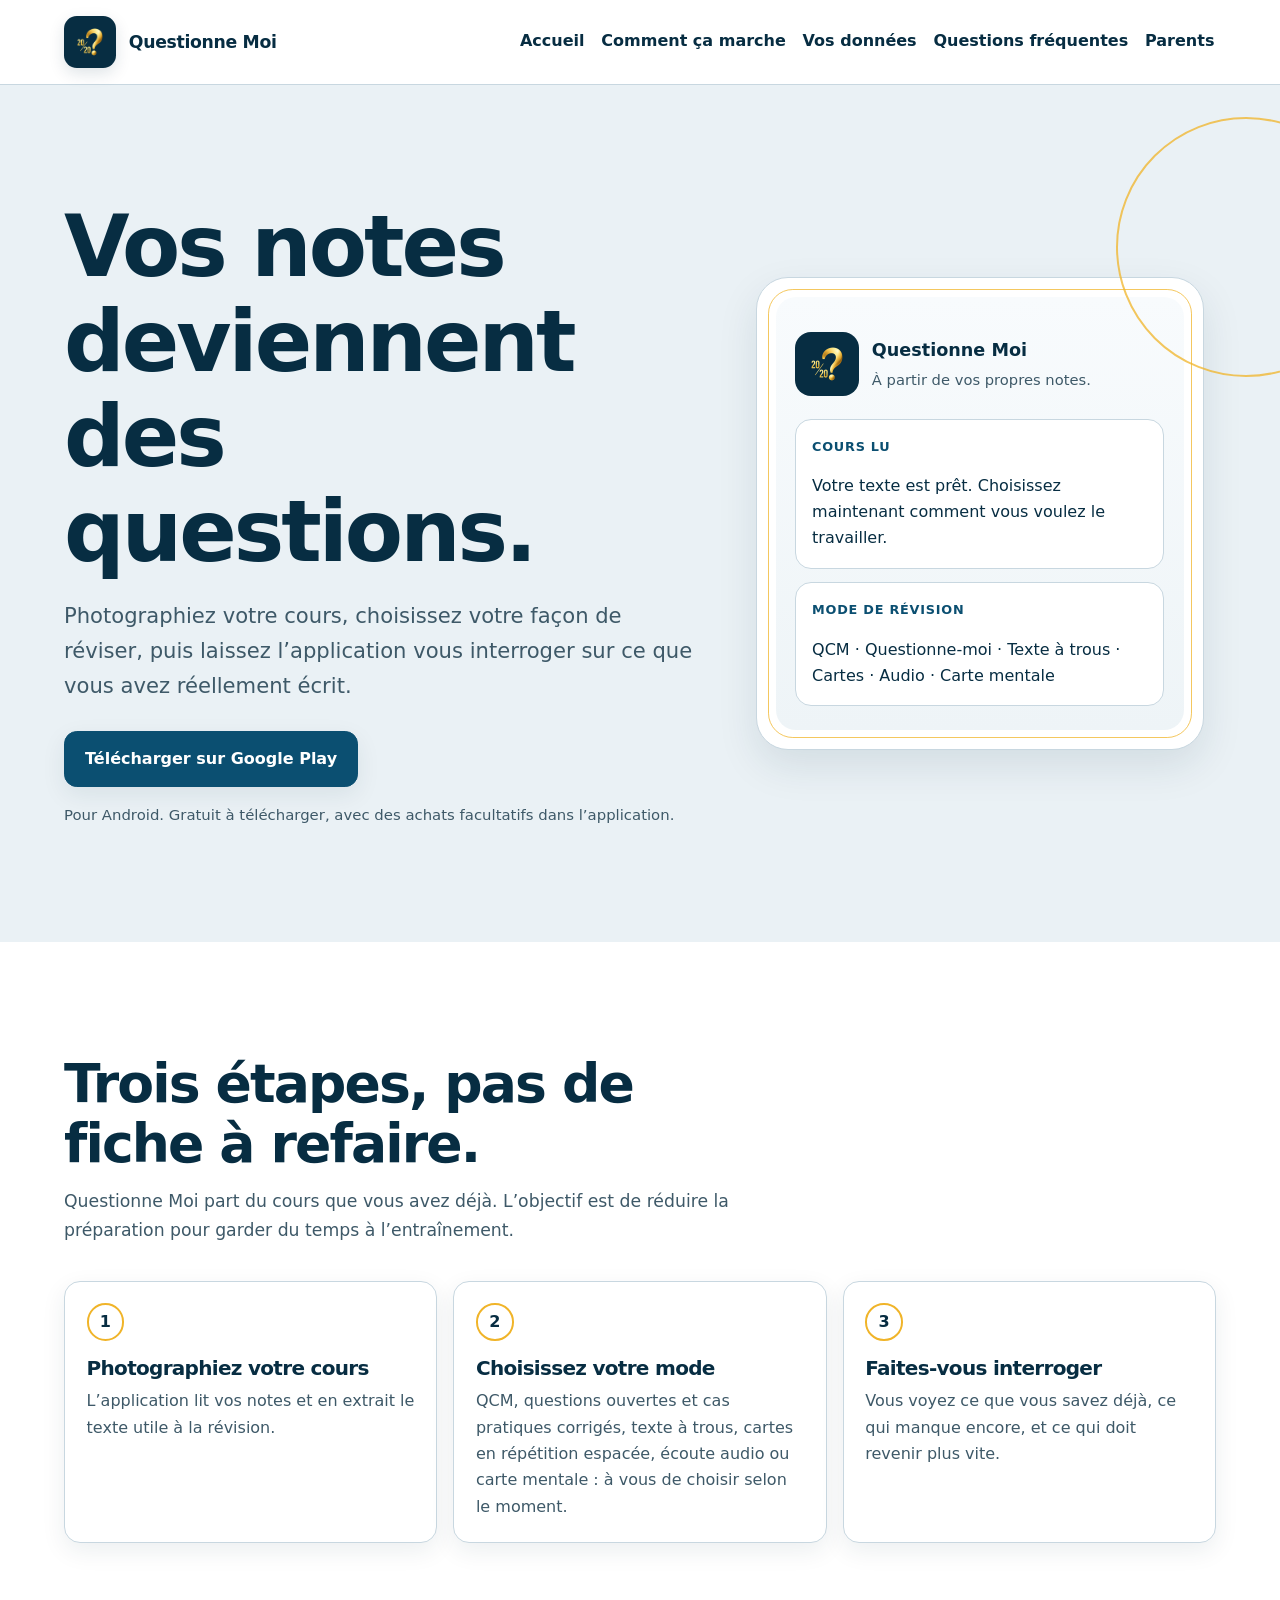
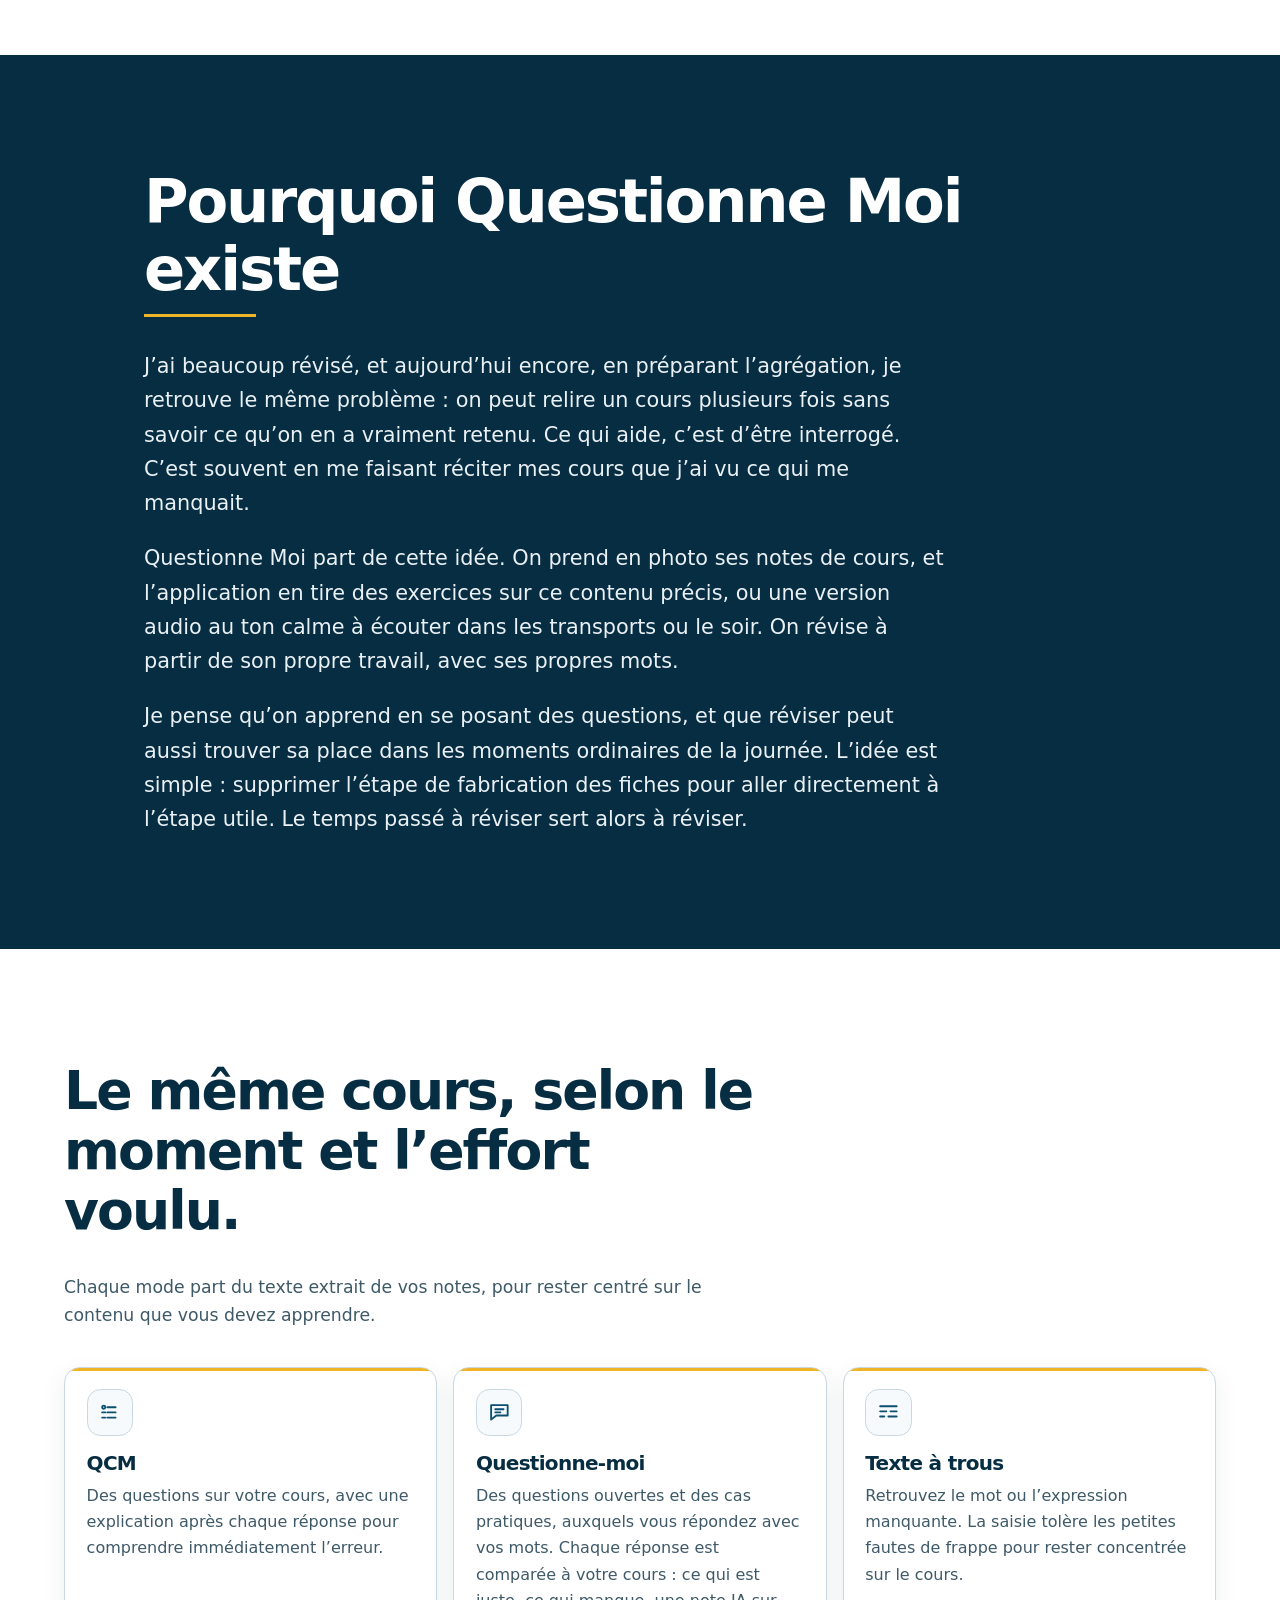
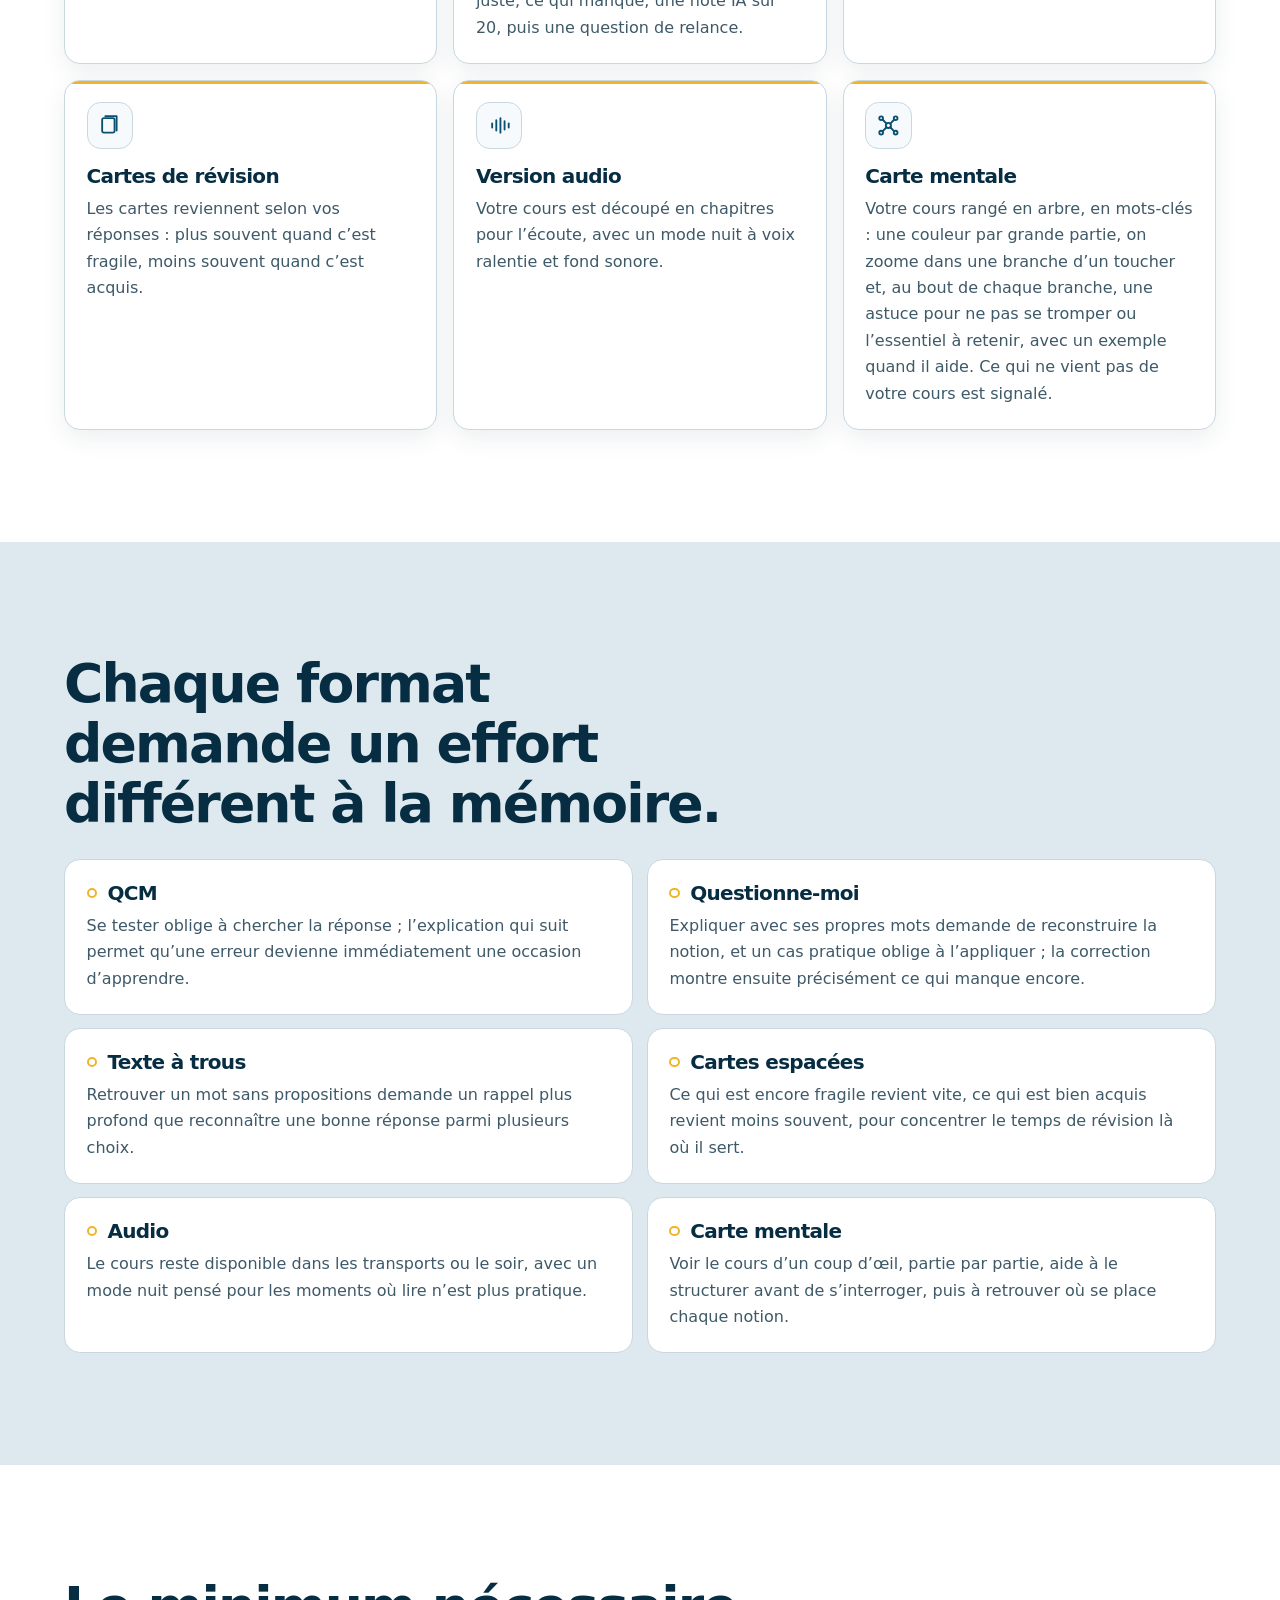
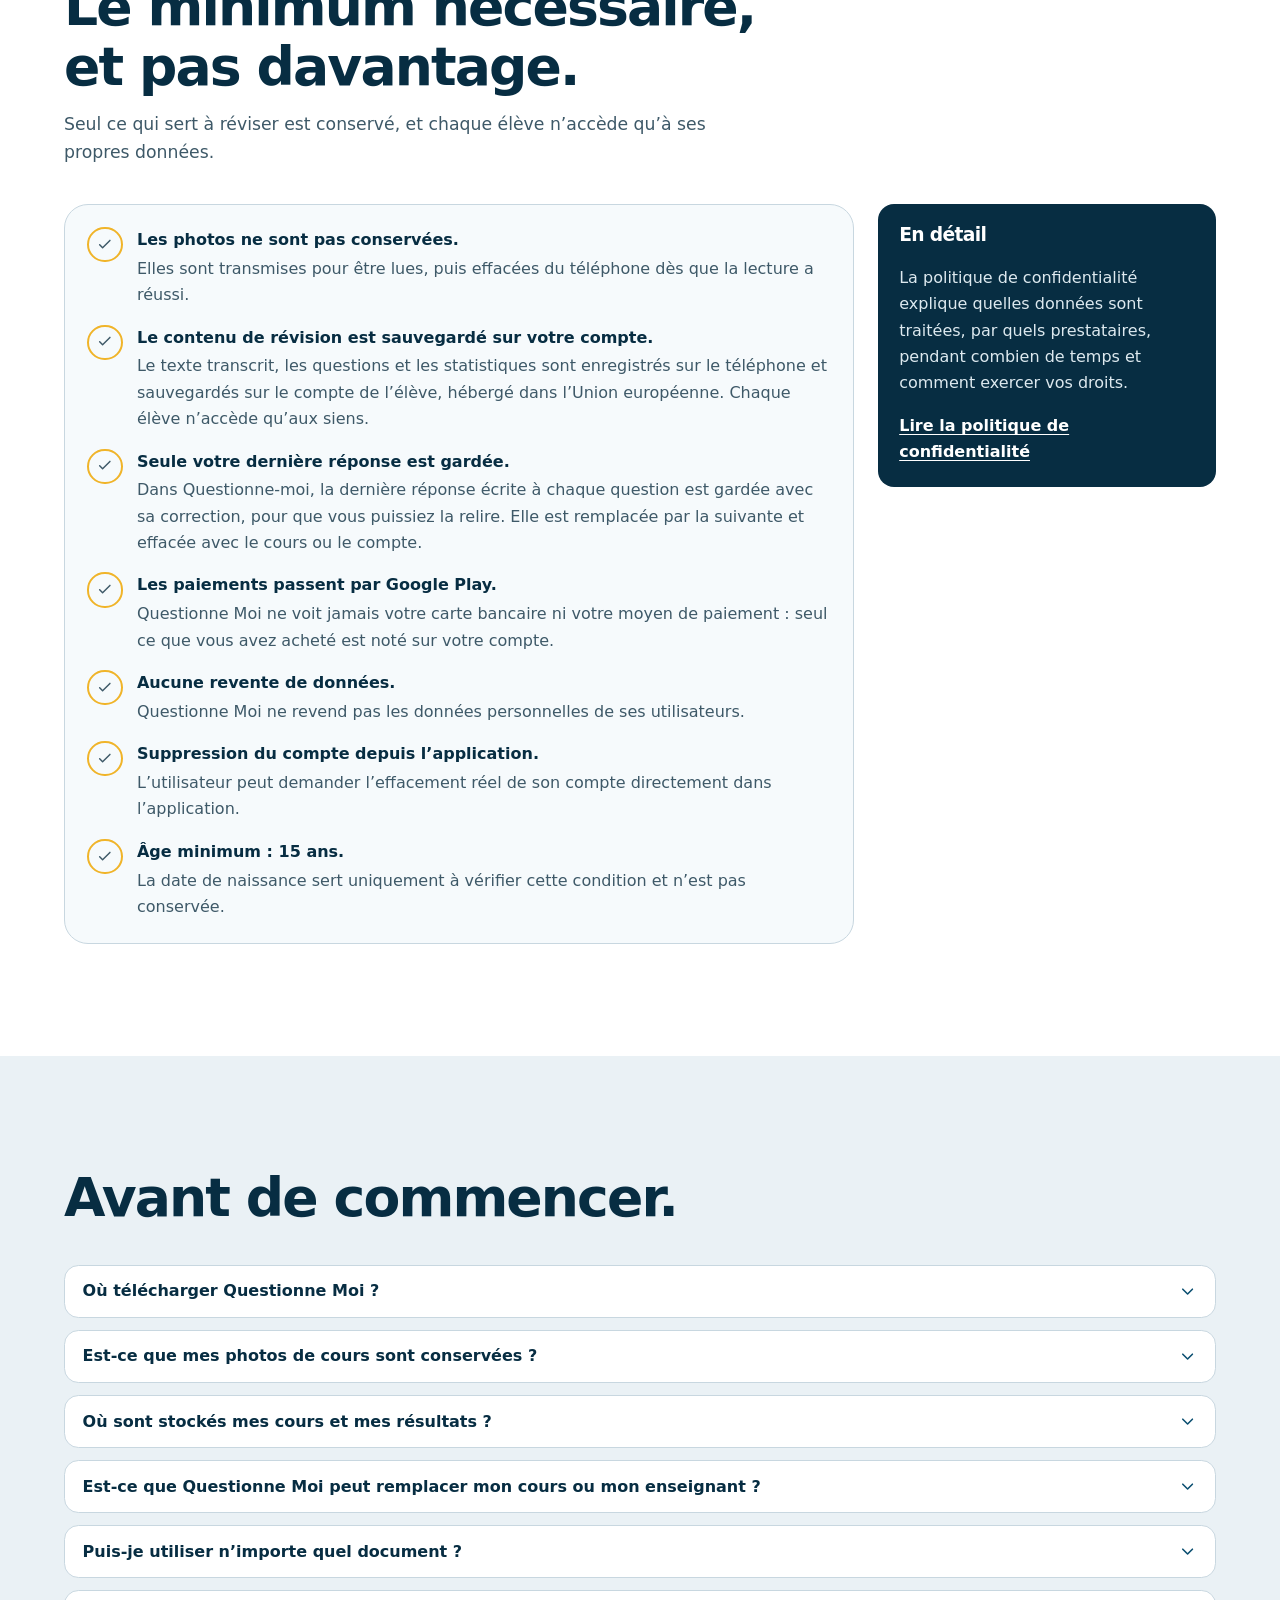
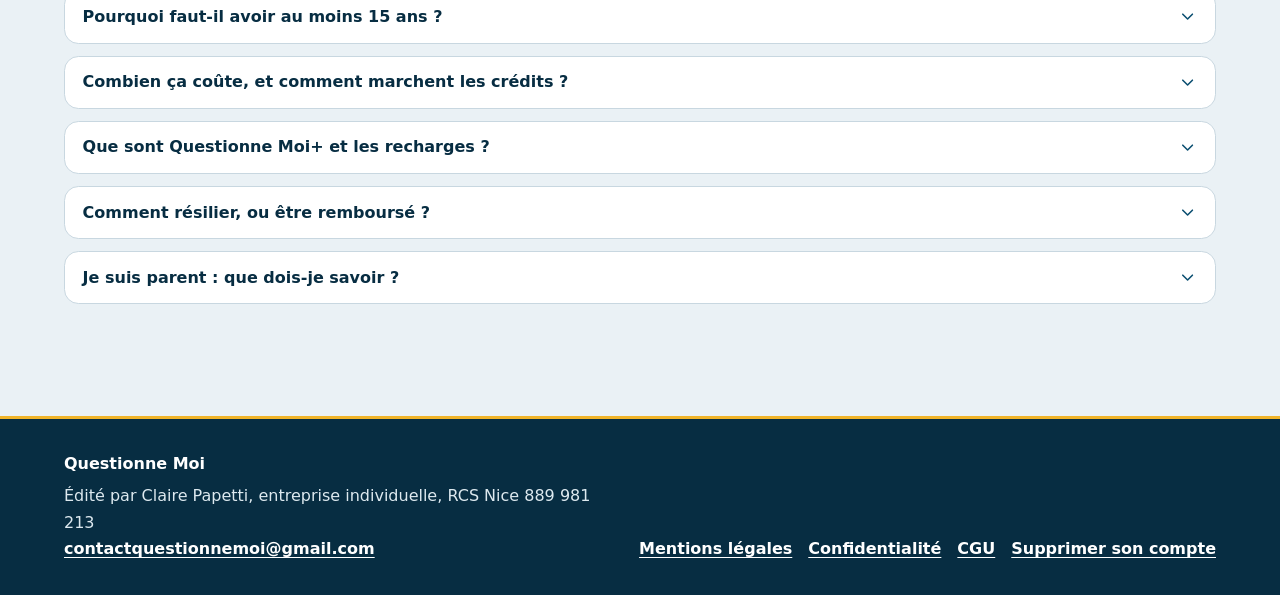
==== commit c9be8755: "Pages du lancement : CGU et CGV, FAQ, page pour les parents, médiateur CGU devenues « conditions gén" ====
--- a/index.html
+++ b/index.html
@@ -2,24 +2,24 @@
 <html lang="fr">
   <head>
     <meta charset="utf-8">
-      <meta name="viewport" content="width=device-width, initial-scale=1">
-        <meta name="theme-color" content="#072D42">
-          <title>Questionne Moi, réviser en se faisant interroger</title>
-          <meta name="description" content="Application mobile de révision. On photographie ses notes de cours, et Questionne Moi en tire un QCM, des questions ouvertes et des cas pratiques corrigés, un texte à trous, des cartes de révision ou une version audio.">
-            <link rel="canonical" href="https://www.questionnemoi.com/">
-              <link rel="icon" href="assets/logo.png">
-                <meta property="og:type" content="website">
-                  <meta property="og:site_name" content="Questionne Moi">
-                    <meta property="og:locale" content="fr_FR">
-                      <meta property="og:title" content="Questionne Moi, réviser en se faisant interroger">
-                        <meta property="og:description" content="Application mobile de révision. On photographie ses notes de cours, et Questionne Moi en tire un QCM, des questions ouvertes et des cas pratiques corrigés, un texte à trous, des cartes de révision ou une version audio.">
-                          <meta property="og:url" content="https://www.questionnemoi.com/">
-                            <meta property="og:image" content="https://www.questionnemoi.com/assets/partage.png">
-                              <meta property="og:image:width" content="1200">
-                                <meta property="og:image:height" content="630">
-                                  <meta name="twitter:card" content="summary_large_image">
-                                    <script>document.documentElement.classList.add('js');</script>
-                                    <style>
+    <meta name="viewport" content="width=device-width, initial-scale=1">
+    <meta name="theme-color" content="#072D42">
+    <title>Questionne Moi, réviser en se faisant interroger</title>
+    <meta name="description" content="Application mobile de révision. On photographie ses notes de cours, et Questionne Moi en tire un QCM, des questions ouvertes et des cas pratiques corrigés, un texte à trous, des cartes de révision ou une version audio.">
+    <link rel="canonical" href="https://www.questionnemoi.com/">
+    <link rel="icon" href="assets/logo.png">
+    <meta property="og:type" content="website">
+    <meta property="og:site_name" content="Questionne Moi">
+    <meta property="og:locale" content="fr_FR">
+    <meta property="og:title" content="Questionne Moi, réviser en se faisant interroger">
+    <meta property="og:description" content="Application mobile de révision. On photographie ses notes de cours, et Questionne Moi en tire un QCM, des questions ouvertes et des cas pratiques corrigés, un texte à trous, des cartes de révision ou une version audio.">
+    <meta property="og:url" content="https://www.questionnemoi.com/">
+    <meta property="og:image" content="https://www.questionnemoi.com/assets/partage.png">
+    <meta property="og:image:width" content="1200">
+    <meta property="og:image:height" content="630">
+    <meta name="twitter:card" content="summary_large_image">
+    <script>document.documentElement.classList.add('js');</script>
+    <style>
 
 :root {
   --ink: #072D42;
@@ -800,458 +800,525 @@
 }
 
   </style>
-                                  </head>
-                                  <body>
-                                    <a class="skip-link" href="#contenu">Aller au contenu</a>
-                                    <header class="site-header">
-                                      <div class="container header-inner">
-                                        <a class="brand" href="index.html" aria-label="Questionne Moi, accueil">
-                                          <img src="assets/logo.png" alt="Logo Questionne Moi, point d’interrogation doré sur fond bleu encre">
-                                            <span class="brand-name">Questionne Moi</span>
-                                          </a>
-                                          <nav class="site-nav" aria-label="Navigation principale">
-                                            <ul>
-                                              <li>
-                                                <a href="index.html">Accueil</a>
-                                              </li>
-                                              <li>
-                                                <a href="index.html#fonctionnement">Comment ça marche</a>
-                                              </li>
-                                              <li>
-                                                <a href="index.html#donnees">Vos données</a>
-                                              </li>
-                                              <li>
-                                                <a href="index.html#faq">Questions fréquentes</a>
-                                              </li>
-                                            </ul>
-                                          </nav>
-                                        </div>
-                                      </header>
-                                      <main id="contenu">
-                                        <section class="hero" aria-labelledby="hero-title">
-                                          <div class="container hero-grid">
-                                            <div>
-                                              <h1 id="hero-title">Vos notes deviennent des questions.</h1>
-                                              <p class="hero-copy">Photographiez votre cours, choisissez votre façon de réviser, puis laissez l’application vous interroger sur ce que vous avez réellement écrit.</p>
-                                              <div class="cta-row">
-                                                <button class="button" type="button" disabled aria-disabled="true">Bientôt sur Google Play</button>
-                                                <p class="cta-note">La version Android est en préparation.</p>
-                                              </div>
-                                            </div>
-                                            <div class="hero-card" aria-label="Aperçu du fonctionnement de Questionne Moi">
-                                              <div class="app-preview">
-                                                <div class="preview-top">
-                                                  <img src="assets/logo.png" alt="Logo Questionne Moi">
-                                                    <div>
-                                                      <p class="preview-title">Questionne Moi</p>
-                                                      <p class="preview-subtitle">À partir de vos propres notes.</p>
-                                                    </div>
-                                                  </div>
-                                                  <div class="preview-card">
-                                                    <p class="preview-label">Cours lu</p>
-                                                    <p>Votre texte est prêt. Choisissez maintenant comment vous voulez le travailler.</p>
-                                                  </div>
-                                                  <div class="preview-card">
-                                                    <p class="preview-label">Mode de révision</p>
-                                                    <p>QCM · Questionne-moi · Texte à trous · Cartes · Audio · Carte mentale</p>
-                                                  </div>
-                                                </div>
-                                              </div>
-                                            </div>
-                                          </section>
-                                          <section class="section section-white" id="fonctionnement" aria-labelledby="fonctionnement-title">
-                                            <div class="container">
-                                              <div class="section-heading">
-                                                <h2 id="fonctionnement-title">Trois étapes, pas de fiche à refaire.</h2>
-                                                <p>Questionne Moi part du cours que vous avez déjà. L’objectif est de réduire la préparation pour garder du temps à l’entraînement.</p>
-                                              </div>
-                                              <div class="steps">
-                                                <article class="step">
-                                                  <span class="step-number" aria-hidden="true">1</span>
-                                                  <h3>Photographiez votre cours</h3>
-                                                  <p>L’application lit vos notes et en extrait le texte utile à la révision.</p>
-                                                </article>
-                                                <article class="step">
-                                                  <span class="step-number" aria-hidden="true">2</span>
-                                                  <h3>Choisissez votre mode</h3>
-                                                  <p>QCM, questions ouvertes et cas pratiques corrigés, texte à trous, cartes en répétition espacée, écoute audio ou carte mentale : à vous de choisir selon le moment.</p>
-                                                </article>
-                                                <article class="step">
-                                                  <span class="step-number" aria-hidden="true">3</span>
-                                                  <h3>Faites-vous interroger</h3>
-                                                  <p>Vous voyez ce que vous savez déjà, ce qui manque encore, et ce qui doit revenir plus vite.</p>
-                                                </article>
-                                              </div>
-                                            </div>
-                                          </section>
-                                          <section class="section why" id="pourquoi" aria-labelledby="pourquoi-title">
-                                            <div class="container">
-                                              <h2 id="pourquoi-title">Pourquoi Questionne Moi existe</h2>
-                                              <div class="why-copy">
-                                                <p>J’ai beaucoup révisé, et aujourd’hui encore, en préparant l’agrégation, je retrouve le même problème : on peut relire un cours plusieurs fois sans savoir ce qu’on en a vraiment retenu. Ce qui aide, c’est d’être interrogé. C’est souvent en me faisant réciter mes cours que j’ai vu ce qui me manquait.</p>
-                                                <p>Questionne Moi part de cette idée. On prend en photo ses notes de cours, et l’application en tire des exercices sur ce contenu précis, ou une version audio au ton calme à écouter dans les transports ou le soir. On révise à partir de son propre travail, avec ses propres mots.</p>
-                                                <p>Je pense qu’on apprend en se posant des questions, et que réviser peut aussi trouver sa place dans les moments ordinaires de la journée. L’idée est simple : supprimer l’étape de fabrication des fiches pour aller directement à l’étape utile. Le temps passé à réviser sert alors à réviser.</p>
-                                              </div>
-                                            </div>
-                                          </section>
-                                          <section class="section section-white" id="modes" aria-labelledby="modes-title">
-                                            <div class="container">
-                                              <div class="section-heading modes-intro">
-                                                <div>
-                                                  <h2 id="modes-title">Le même cours, selon le moment et l’effort voulu.</h2>
-                                                </div>
-                                                <p>Chaque mode part du texte extrait de vos notes, pour rester centré sur le contenu que vous devez apprendre.</p>
-                                              </div>
-                                              <div class="mode-grid">
-                                                <article class="mode-card">
-                                                  <div class="icon-wrap" aria-hidden="true">
-                                                    <svg viewBox="0 0 24 24" fill="none" stroke="currentColor" stroke-width="1.8" stroke-linecap="round" stroke-linejoin="round">
-                                                      <circle cx="6.5" cy="7" r="1.5"/>
-                                                      <path d="M10 7h8M5 12h3M10 12h8M5 17h3M10 17h8"/>
-                                                    </svg>
-                                                  </div>
-                                                  <h3>QCM</h3>
-                                                  <p>Des questions sur votre cours, avec une explication après chaque réponse pour comprendre immédiatement l’erreur.</p>
-                                                </article>
-                                                <article class="mode-card">
-                                                  <div class="icon-wrap" aria-hidden="true">
-                                                    <svg viewBox="0 0 24 24" fill="none" stroke="currentColor" stroke-width="1.8" stroke-linecap="round" stroke-linejoin="round">
-                                                      <path d="M4 5h16v10H9l-5 4z"/>
-                                                      <path d="M8 9h8M8 12h5"/>
-                                                    </svg>
-                                                  </div>
-                                                  <h3>Questionne-moi</h3>
-                                                  <p>Des questions ouvertes et des cas pratiques, auxquels vous répondez avec vos mots. Chaque réponse est comparée à votre cours : ce qui est juste, ce qui manque, une note IA sur 20, puis une question de relance.</p>
-                                                </article>
-                                                <article class="mode-card">
-                                                  <div class="icon-wrap" aria-hidden="true">
-                                                    <svg viewBox="0 0 24 24" fill="none" stroke="currentColor" stroke-width="1.8" stroke-linecap="round" stroke-linejoin="round">
-                                                      <path d="M4 6h16M4 11h6M14 11h6M4 16h4M12 16h8"/>
-                                                    </svg>
-                                                  </div>
-                                                  <h3>Texte à trous</h3>
-                                                  <p>Retrouvez le mot ou l’expression manquante. La saisie tolère les petites fautes de frappe pour rester concentrée sur le cours.</p>
-                                                </article>
-                                                <article class="mode-card">
-                                                  <div class="icon-wrap" aria-hidden="true">
-                                                    <svg viewBox="0 0 24 24" fill="none" stroke="currentColor" stroke-width="1.8" stroke-linecap="round" stroke-linejoin="round">
-                                                      <rect x="5" y="5" width="12" height="14" rx="1.5"/>
-                                                      <path d="M8 3h11v14"/>
-                                                    </svg>
-                                                  </div>
-                                                  <h3>Cartes de révision</h3>
-                                                  <p>Les cartes reviennent selon vos réponses : plus souvent quand c’est fragile, moins souvent quand c’est acquis.</p>
-                                                </article>
-                                                <article class="mode-card">
-                                                  <div class="icon-wrap" aria-hidden="true">
-                                                    <svg viewBox="0 0 24 24" fill="none" stroke="currentColor" stroke-width="1.8" stroke-linecap="round" stroke-linejoin="round">
-                                                      <path d="M5 10v4M9 7v10M13 5v14M17 8v8M21 10v4"/>
-                                                    </svg>
-                                                  </div>
-                                                  <h3>Version audio</h3>
-                                                  <p>Votre cours est découpé en chapitres pour l’écoute, avec un mode nuit à voix ralentie et fond sonore.</p>
-                                                </article>
-                                                <article class="mode-card">
-                                                  <div class="icon-wrap" aria-hidden="true">
-                                                    <svg viewBox="0 0 24 24" fill="none" stroke="currentColor" stroke-width="1.8" stroke-linecap="round" stroke-linejoin="round">
-                                                      <circle cx="12" cy="12" r="2.5"/>
-                                                      <circle cx="5" cy="5" r="1.8"/>
-                                                      <circle cx="19" cy="5" r="1.8"/>
-                                                      <circle cx="5" cy="19" r="1.8"/>
-                                                      <circle cx="19" cy="19" r="1.8"/>
-                                                      <path d="M10.2 10.2 6.3 6.3M13.8 10.2l3.9-3.9M10.2 13.8l-3.9 3.9M13.8 13.8l3.9 3.9"/>
-                                                    </svg>
-                                                  </div>
-                                                  <h3>Carte mentale</h3>
-                                                  <p>Votre cours rangé en arbre, en mots-clés : une couleur par grande partie, on zoome dans une branche d’un toucher et, au bout de chaque branche, une astuce pour ne pas se tromper ou l’essentiel à retenir, avec un exemple quand il aide. Ce qui ne vient pas de votre cours est signalé.</p>
-                                                </article>
-                                              </div>
-                                            </div>
-                                          </section>
-                                          <section class="section memory" id="pourquoi-exercices" aria-labelledby="pourquoi-exercices-title">
-                                            <div class="container">
-                                              <div class="section-heading">
-                                                <h2 id="pourquoi-exercices-title">Chaque format demande un effort différent à la mémoire.</h2>
-                                              </div>
-                                              <div class="reason-list">
-                                                <article class="reason-card">
-                                                  <h3>
-                                                    <span class="reason-dot" aria-hidden="true">
-                                                    </span>QCM</h3>
-                                                    <p>Se tester oblige à chercher la réponse ; l’explication qui suit permet qu’une erreur devienne immédiatement une occasion d’apprendre.</p>
-                                                  </article>
-                                                  <article class="reason-card">
-                                                    <h3>
-                                                      <span class="reason-dot" aria-hidden="true">
-                                                      </span>Questionne-moi</h3>
-                                                      <p>Expliquer avec ses propres mots demande de reconstruire la notion, et un cas pratique oblige à l’appliquer ; la correction montre ensuite précisément ce qui manque encore.</p>
-                                                    </article>
-                                                    <article class="reason-card">
-                                                      <h3>
-                                                        <span class="reason-dot" aria-hidden="true">
-                                                        </span>Texte à trous</h3>
-                                                        <p>Retrouver un mot sans propositions demande un rappel plus profond que reconnaître une bonne réponse parmi plusieurs choix.</p>
-                                                      </article>
-                                                      <article class="reason-card">
-                                                        <h3>
-                                                          <span class="reason-dot" aria-hidden="true">
-                                                          </span>Cartes espacées</h3>
-                                                          <p>Ce qui est encore fragile revient vite, ce qui est bien acquis revient moins souvent, pour concentrer le temps de révision là où il sert.</p>
-                                                        </article>
-                                                        <article class="reason-card">
-                                                          <h3>
-                                                            <span class="reason-dot" aria-hidden="true">
-                                                            </span>Audio</h3>
-                                                            <p>Le cours reste disponible dans les transports ou le soir, avec un mode nuit pensé pour les moments où lire n’est plus pratique.</p>
-                                                          </article>
-                                                          <article class="reason-card">
-                                                            <h3>
-                                                              <span class="reason-dot" aria-hidden="true">
-                                                              </span>Carte mentale</h3>
-                                                              <p>Voir le cours d’un coup d’œil, partie par partie, aide à le structurer avant de s’interroger, puis à retrouver où se place chaque notion.</p>
-                                                            </article>
-                                                          </div>
-                                                        </div>
-                                                      </section>
-                                                      <section class="section section-white" id="donnees" aria-labelledby="donnees-title">
-                                                        <div class="container">
-                                                          <div class="section-heading">
-                                                            <h2 id="donnees-title">Le minimum nécessaire, et pas davantage.</h2>
-                                                            <p>Seul ce qui sert à réviser est conservé, et chaque élève n’accède qu’à ses propres données.</p>
-                                                          </div>
-                                                          <div class="data-grid">
-                                                            <div class="data-panel">
-                                                              <ul class="data-list">
-                                                                <li>
-                                                                  <span class="data-check" aria-hidden="true">
-                                                                    <svg viewBox="0 0 24 24" fill="none" stroke="currentColor" stroke-width="2" stroke-linecap="round" stroke-linejoin="round">
-                                                                      <path d="M5 12l4 4L19 6"/>
-                                                                    </svg>
-                                                                  </span>
-                                                                  <div>
-                                                                    <strong>Les photos ne sont pas conservées.</strong>
-                                                                    <span>Elles sont transmises pour être lues, puis effacées du téléphone dès que la lecture a réussi.</span>
-                                                                  </div>
-                                                                </li>
-                                                                <li>
-                                                                  <span class="data-check" aria-hidden="true">
-                                                                    <svg viewBox="0 0 24 24" fill="none" stroke="currentColor" stroke-width="2" stroke-linecap="round" stroke-linejoin="round">
-                                                                      <path d="M5 12l4 4L19 6"/>
-                                                                    </svg>
-                                                                  </span>
-                                                                  <div>
-                                                                    <strong>Le contenu de révision est sauvegardé sur votre compte.</strong>
-                                                                    <span>Le texte transcrit, les questions et les statistiques sont enregistrés sur le téléphone et sauvegardés sur le compte de l’élève, hébergé dans l’Union européenne. Chaque élève n’accède qu’aux siens.</span>
-                                                                  </div>
-                                                                </li>
-                                                                <li>
-                                                                  <span class="data-check" aria-hidden="true">
-                                                                    <svg viewBox="0 0 24 24" fill="none" stroke="currentColor" stroke-width="2" stroke-linecap="round" stroke-linejoin="round">
-                                                                      <path d="M5 12l4 4L19 6"/>
-                                                                    </svg>
-                                                                  </span>
-                                                                  <div>
-                                                                    <strong>Seule votre dernière réponse est gardée.</strong>
-                                                                    <span>Dans Questionne-moi, la dernière réponse écrite à chaque question est gardée avec sa correction, pour que vous puissiez la relire. Elle est remplacée par la suivante et effacée avec le cours ou le compte.</span>
-                                                                  </div>
-                                                                </li>
-                                                                <li>
-                                                                  <span class="data-check" aria-hidden="true">
-                                                                    <svg viewBox="0 0 24 24" fill="none" stroke="currentColor" stroke-width="2" stroke-linecap="round" stroke-linejoin="round">
-                                                                      <path d="M5 12l4 4L19 6"/>
-                                                                    </svg>
-                                                                  </span>
-                                                                  <div>
-                                                                    <strong>Aucune revente de données.</strong>
-                                                                    <span>Questionne Moi ne revend pas les données personnelles de ses utilisateurs.</span>
-                                                                  </div>
-                                                                </li>
-                                                                <li>
-                                                                  <span class="data-check" aria-hidden="true">
-                                                                    <svg viewBox="0 0 24 24" fill="none" stroke="currentColor" stroke-width="2" stroke-linecap="round" stroke-linejoin="round">
-                                                                      <path d="M5 12l4 4L19 6"/>
-                                                                    </svg>
-                                                                  </span>
-                                                                  <div>
-                                                                    <strong>Suppression du compte depuis l’application.</strong>
-                                                                    <span>L’utilisateur peut demander l’effacement réel de son compte directement dans l’application.</span>
-                                                                  </div>
-                                                                </li>
-                                                                <li>
-                                                                  <span class="data-check" aria-hidden="true">
-                                                                    <svg viewBox="0 0 24 24" fill="none" stroke="currentColor" stroke-width="2" stroke-linecap="round" stroke-linejoin="round">
-                                                                      <path d="M5 12l4 4L19 6"/>
-                                                                    </svg>
-                                                                  </span>
-                                                                  <div>
-                                                                    <strong>Âge minimum : 15 ans.</strong>
-                                                                    <span>La date de naissance sert uniquement à vérifier cette condition et n’est pas conservée.</span>
-                                                                  </div>
-                                                                </li>
-                                                              </ul>
-                                                            </div>
-                                                            <aside class="data-note" aria-label="En savoir plus sur les données personnelles">
-                                                              <h3>En détail</h3>
-                                                              <p>La politique de confidentialité explique quelles données sont traitées, par quels prestataires, pendant combien de temps et comment exercer vos droits.</p>
-                                                              <a href="confidentialite.html">Lire la politique de confidentialité</a>
-                                                            </aside>
-                                                          </div>
-                                                        </div>
-                                                      </section>
-                                                      <section class="section" id="faq" aria-labelledby="faq-title">
-                                                        <div class="container">
-                                                          <div class="section-heading">
-                                                            <h2 id="faq-title">Avant de commencer.</h2>
-                                                          </div>
-                                                          <div class="faq-list">
-                                                            <article class="faq-item">
-                                                              <h3>
-                                                                <button class="faq-question" type="button" aria-expanded="false" aria-controls="faq-a1" id="faq-q1">
-                                                                  Quand l’application sera-t-elle disponible ?
-                                                                  <svg viewBox="0 0 24 24" fill="none" stroke="currentColor" stroke-width="2" stroke-linecap="round" stroke-linejoin="round" aria-hidden="true">
-                                                                    <path d="M6 9l6 6 6-6"/>
-                                                                  </svg>
-                                                                </button>
-                                                              </h3>
-                                                              <div class="faq-answer" id="faq-a1" role="region" aria-labelledby="faq-q1" hidden>
-                                                                <div class="faq-answer-inner">
-                                                                  <p>Questionne Moi est en préparation pour Android. Le bouton Google Play sera activé lorsque la fiche de l’application sera disponible.</p>
-                                                                </div>
-                                                              </div>
-                                                            </article>
-                                                            <article class="faq-item">
-                                                              <h3>
-                                                                <button class="faq-question" type="button" aria-expanded="false" aria-controls="faq-a2" id="faq-q2">
-                                                                  Est-ce que mes photos de cours sont conservées ?
-                                                                  <svg viewBox="0 0 24 24" fill="none" stroke="currentColor" stroke-width="2" stroke-linecap="round" stroke-linejoin="round" aria-hidden="true">
-                                                                    <path d="M6 9l6 6 6-6"/>
-                                                                  </svg>
-                                                                </button>
-                                                              </h3>
-                                                              <div class="faq-answer" id="faq-a2" role="region" aria-labelledby="faq-q2" hidden>
-                                                                <div class="faq-answer-inner">
-                                                                  <p>Non. Elles sont transmises uniquement pour être lues, ne sont pas conservées sur un serveur et sont effacées du téléphone dès que la lecture a réussi.</p>
-                                                                </div>
-                                                              </div>
-                                                            </article>
-                                                            <article class="faq-item">
-                                                              <h3>
-                                                                <button class="faq-question" type="button" aria-expanded="false" aria-controls="faq-a3" id="faq-q3">
-                                                                  Où sont stockés mes cours et mes résultats ?
-                                                                  <svg viewBox="0 0 24 24" fill="none" stroke="currentColor" stroke-width="2" stroke-linecap="round" stroke-linejoin="round" aria-hidden="true">
-                                                                    <path d="M6 9l6 6 6-6"/>
-                                                                  </svg>
-                                                                </button>
-                                                              </h3>
-                                                              <div class="faq-answer" id="faq-a3" role="region" aria-labelledby="faq-q3" hidden>
-                                                                <div class="faq-answer-inner">
-                                                                  <p>Le texte transcrit, les exercices générés (dont la carte mentale) et vos statistiques de révision sont enregistrés sur votre téléphone, puis sauvegardés sur votre compte, hébergé dans l’Union européenne (Irlande). Vous les retrouvez en vous reconnectant, après une réinstallation ou sur un autre téléphone. Les photos ne sont jamais sauvegardées. Dans Questionne-moi, seule votre dernière réponse à chaque question est gardée, avec sa correction.</p>
-                                                                </div>
-                                                              </div>
-                                                            </article>
-                                                            <article class="faq-item">
-                                                              <h3>
-                                                                <button class="faq-question" type="button" aria-expanded="false" aria-controls="faq-a4" id="faq-q4">
-                                                                  Est-ce que Questionne Moi peut remplacer mon cours ou mon enseignant ?
-                                                                  <svg viewBox="0 0 24 24" fill="none" stroke="currentColor" stroke-width="2" stroke-linecap="round" stroke-linejoin="round" aria-hidden="true">
-                                                                    <path d="M6 9l6 6 6-6"/>
-                                                                  </svg>
-                                                                </button>
-                                                              </h3>
-                                                              <div class="faq-answer" id="faq-a4" role="region" aria-labelledby="faq-q4" hidden>
-                                                                <div class="faq-answer-inner">
-                                                                  <p>Non. Le contenu est généré automatiquement et peut comporter des erreurs. Il faut toujours vérifier une réponse importante dans son cours et, si besoin, auprès de son enseignant.</p>
-                                                                </div>
-                                                              </div>
-                                                            </article>
-                                                            <article class="faq-item">
-                                                              <h3>
-                                                                <button class="faq-question" type="button" aria-expanded="false" aria-controls="faq-a5" id="faq-q5">
-                                                                  Puis-je utiliser n’importe quel document ?
-                                                                  <svg viewBox="0 0 24 24" fill="none" stroke="currentColor" stroke-width="2" stroke-linecap="round" stroke-linejoin="round" aria-hidden="true">
-                                                                    <path d="M6 9l6 6 6-6"/>
-                                                                  </svg>
-                                                                </button>
-                                                              </h3>
-                                                              <div class="faq-answer" id="faq-a5" role="region" aria-labelledby="faq-q5" hidden>
-                                                                <div class="faq-answer-inner">
-                                                                  <p>Vous pouvez importer des documents que vous avez le droit de photographier et d’utiliser. L’usage des cours dans Questionne Moi doit rester personnel et privé.</p>
-                                                                </div>
-                                                              </div>
-                                                            </article>
-                                                            <article class="faq-item">
-                                                              <h3>
-                                                                <button class="faq-question" type="button" aria-expanded="false" aria-controls="faq-a6" id="faq-q6">
-                                                                  Pourquoi faut-il avoir au moins 15 ans ?
-                                                                  <svg viewBox="0 0 24 24" fill="none" stroke="currentColor" stroke-width="2" stroke-linecap="round" stroke-linejoin="round" aria-hidden="true">
-                                                                    <path d="M6 9l6 6 6-6"/>
-                                                                  </svg>
-                                                                </button>
-                                                              </h3>
-                                                              <div class="faq-answer" id="faq-a6" role="region" aria-labelledby="faq-q6" hidden>
-                                                                <div class="faq-answer-inner">
-                                                                  <p>Questionne Moi fixe l’âge minimum à 15 ans pour tenir compte du cadre français applicable à l’utilisation de services numériques par les mineurs. La date de naissance n’est pas conservée : seul le résultat du contrôle d’âge l’est.</p>
-                                                                </div>
-                                                              </div>
-                                                            </article>
-                                                            <article class="faq-item">
-                                                              <h3>
-                                                                <button class="faq-question" type="button" aria-expanded="false" aria-controls="faq-a7" id="faq-q7">
-                                                                  Combien de crédits par jour, et que permettent-ils&nbsp;?
-                                                                  <svg viewBox="0 0 24 24" fill="none" stroke="currentColor" stroke-width="2" stroke-linecap="round" stroke-linejoin="round" aria-hidden="true">
-                                                                    <path d="M6 9l6 6 6-6"/>
-                                                                  </svg>
-                                                                </button>
-                                                              </h3>
-                                                              <div class="faq-answer" id="faq-a7" role="region" aria-labelledby="faq-q7" hidden>
-                                                                <div class="faq-answer-inner">
-                                                                  <p>Chaque compte reçoit <strong>60&nbsp;crédits par jour</strong>, gratuitement. Ils servent quand l’intelligence artificielle travaille pour vous&nbsp;: lire vos photos, préparer vos exercices, corriger vos réponses. Tout ce qui est déjà prêt reste gratuit et sans limite&nbsp;: refaire des séries de QCM, réécouter un cours, retourner ses cartes, relire ses corrections.</p>
-                                                                  <ul>
-                                                                    <li>Lire un nouveau cours (photos)&nbsp;: 4&nbsp;crédits</li>
-                                                                    <li>Préparer le QCM&nbsp;: 3&nbsp;crédits, ou 6 pour un long cours, préparé en deux fois</li>
-                                                                    <li>Préparer la version audio&nbsp;: 2&nbsp;crédits</li>
-                                                                    <li>Préparer la carte mentale&nbsp;: 3&nbsp;crédits (et autant pour la refaire)</li>
-                                                                    <li>Préparer le texte à trous ou les cartes de révision&nbsp;: 1&nbsp;crédit chacun</li>
-                                                                    <li>Une série de Questionne-moi (5 questions)&nbsp;: 5&nbsp;crédits, toutes les corrections et relances comprises</li>
-                                                                  </ul>
-                                                                  <p>Chaque exercice n’est préparé qu’une fois par cours. Chaque série de Questionne-moi est comptée, la première comme la dixième, car l’IA corrige à chaque fois des réponses nouvelles. Une série quittée avant sa première correction ne coûte rien, sauf la première d’un cours, comptée dès la préparation de ses questions.</p>
-                                                                  <p>Avec 60&nbsp;crédits, vous pouvez par exemple lire 3 à 4&nbsp;cours et préparer tous leurs exercices hors Questionne-moi, carte mentale comprise (14 à 17&nbsp;crédits chacun), faire 12&nbsp;séries de Questionne-moi, ou lire 15&nbsp;nouveaux cours.</p>
-                                                                  <p>Les crédits reviennent chaque nuit, à 1 h du matin en hiver et à 2 h en été (heure de Paris), et ne s’additionnent pas d’un jour à l’autre. Si une lecture, une préparation ou une série échoue, ses crédits sont rendus. L’application affiche à tout moment ceux qui vous restent, et le coût de chaque exercice avant de le lancer.</p>
-                                                                </div>
-                                                              </div>
-                                                            </article>
-                                                          </div>
-                                                        </div>
-                                                      </section>
-                                                    </main>
-                                                    <footer class="site-footer">
-                                                      <div class="container footer-inner">
-                                                        <div>
-                                                          <p class="footer-brand">Questionne Moi</p>
-                                                          <p class="footer-meta">Édité par Claire Papetti, entreprise individuelle, RCS Nice 889 981 213</p>
-                                                          <p class="footer-meta">
-                                                            <a href="mailto:contactquestionnemoi@gmail.com">contactquestionnemoi@gmail.com</a>
-                                                          </p>
-                                                        </div>
-                                                        <nav aria-label="Liens juridiques">
-                                                          <ul class="footer-links">
-                                                            <li>
-                                                              <a href="mentions-legales.html">Mentions légales</a>
-                                                            </li>
-                                                            <li>
-                                                              <a href="confidentialite.html">Confidentialité</a>
-                                                            </li>
-                                                            <li>
-                                                              <a href="cgu.html">CGU</a>
-                                                            </li>
-                                                            <li>
-                                                              <a href="suppression-compte.html">Supprimer son compte</a>
-                                                            </li>
-                                                          </ul>
-                                                        </nav>
-                                                      </div>
-                                                    </footer>
-                                                    <script>
+  </head>
+  <body>
+    <a class="skip-link" href="#contenu">Aller au contenu</a>
+    <header class="site-header">
+      <div class="container header-inner">
+        <a class="brand" href="index.html" aria-label="Questionne Moi, accueil">
+          <img src="assets/logo.png" alt="Logo Questionne Moi, point d’interrogation doré sur fond bleu encre">
+          <span class="brand-name">Questionne Moi</span>
+        </a>
+        <nav class="site-nav" aria-label="Navigation principale">
+          <ul>
+            <li>
+              <a href="index.html">Accueil</a>
+            </li>
+            <li>
+              <a href="index.html#fonctionnement">Comment ça marche</a>
+            </li>
+            <li>
+              <a href="index.html#donnees">Vos données</a>
+            </li>
+            <li>
+              <a href="index.html#faq">Questions fréquentes</a>
+            </li>
+            <li>
+              <a href="parents.html">Parents</a>
+            </li>
+          </ul>
+        </nav>
+      </div>
+    </header>
+    <main id="contenu">
+      <section class="hero" aria-labelledby="hero-title">
+        <div class="container hero-grid">
+          <div>
+            <h1 id="hero-title">Vos notes deviennent des questions.</h1>
+            <p class="hero-copy">Photographiez votre cours, choisissez votre façon de réviser, puis laissez l’application vous interroger sur ce que vous avez réellement écrit.</p>
+            <div class="cta-row">
+              <a class="button" href="https://play.google.com/store/apps/details?id=com.questionnemoi.app">Télécharger sur Google Play</a>
+              <p class="cta-note">Pour Android. Gratuit à télécharger, avec des achats facultatifs dans l’application.</p>
+            </div>
+          </div>
+          <div class="hero-card" aria-label="Aperçu du fonctionnement de Questionne Moi">
+            <div class="app-preview">
+              <div class="preview-top">
+                <img src="assets/logo.png" alt="Logo Questionne Moi">
+                <div>
+                  <p class="preview-title">Questionne Moi</p>
+                  <p class="preview-subtitle">À partir de vos propres notes.</p>
+                </div>
+              </div>
+              <div class="preview-card">
+                <p class="preview-label">Cours lu</p>
+                <p>Votre texte est prêt. Choisissez maintenant comment vous voulez le travailler.</p>
+              </div>
+              <div class="preview-card">
+                <p class="preview-label">Mode de révision</p>
+                <p>QCM · Questionne-moi · Texte à trous · Cartes · Audio · Carte mentale</p>
+              </div>
+            </div>
+          </div>
+        </div>
+      </section>
+      <section class="section section-white" id="fonctionnement" aria-labelledby="fonctionnement-title">
+        <div class="container">
+          <div class="section-heading">
+            <h2 id="fonctionnement-title">Trois étapes, pas de fiche à refaire.</h2>
+            <p>Questionne Moi part du cours que vous avez déjà. L’objectif est de réduire la préparation pour garder du temps à l’entraînement.</p>
+          </div>
+          <div class="steps">
+            <article class="step">
+              <span class="step-number" aria-hidden="true">1</span>
+              <h3>Photographiez votre cours</h3>
+              <p>L’application lit vos notes et en extrait le texte utile à la révision.</p>
+            </article>
+            <article class="step">
+              <span class="step-number" aria-hidden="true">2</span>
+              <h3>Choisissez votre mode</h3>
+              <p>QCM, questions ouvertes et cas pratiques corrigés, texte à trous, cartes en répétition espacée, écoute audio ou carte mentale : à vous de choisir selon le moment.</p>
+            </article>
+            <article class="step">
+              <span class="step-number" aria-hidden="true">3</span>
+              <h3>Faites-vous interroger</h3>
+              <p>Vous voyez ce que vous savez déjà, ce qui manque encore, et ce qui doit revenir plus vite.</p>
+            </article>
+          </div>
+        </div>
+      </section>
+      <section class="section why" id="pourquoi" aria-labelledby="pourquoi-title">
+        <div class="container">
+          <h2 id="pourquoi-title">Pourquoi Questionne Moi existe</h2>
+          <div class="why-copy">
+            <p>J’ai beaucoup révisé, et aujourd’hui encore, en préparant l’agrégation, je retrouve le même problème : on peut relire un cours plusieurs fois sans savoir ce qu’on en a vraiment retenu. Ce qui aide, c’est d’être interrogé. C’est souvent en me faisant réciter mes cours que j’ai vu ce qui me manquait.</p>
+            <p>Questionne Moi part de cette idée. On prend en photo ses notes de cours, et l’application en tire des exercices sur ce contenu précis, ou une version audio au ton calme à écouter dans les transports ou le soir. On révise à partir de son propre travail, avec ses propres mots.</p>
+            <p>Je pense qu’on apprend en se posant des questions, et que réviser peut aussi trouver sa place dans les moments ordinaires de la journée. L’idée est simple : supprimer l’étape de fabrication des fiches pour aller directement à l’étape utile. Le temps passé à réviser sert alors à réviser.</p>
+          </div>
+        </div>
+      </section>
+      <section class="section section-white" id="modes" aria-labelledby="modes-title">
+        <div class="container">
+          <div class="section-heading modes-intro">
+            <div>
+              <h2 id="modes-title">Le même cours, selon le moment et l’effort voulu.</h2>
+            </div>
+            <p>Chaque mode part du texte extrait de vos notes, pour rester centré sur le contenu que vous devez apprendre.</p>
+          </div>
+          <div class="mode-grid">
+            <article class="mode-card">
+              <div class="icon-wrap" aria-hidden="true">
+                <svg viewBox="0 0 24 24" fill="none" stroke="currentColor" stroke-width="1.8" stroke-linecap="round" stroke-linejoin="round">
+                  <circle cx="6.5" cy="7" r="1.5"/>
+                  <path d="M10 7h8M5 12h3M10 12h8M5 17h3M10 17h8"/>
+                </svg>
+              </div>
+              <h3>QCM</h3>
+              <p>Des questions sur votre cours, avec une explication après chaque réponse pour comprendre immédiatement l’erreur.</p>
+            </article>
+            <article class="mode-card">
+              <div class="icon-wrap" aria-hidden="true">
+                <svg viewBox="0 0 24 24" fill="none" stroke="currentColor" stroke-width="1.8" stroke-linecap="round" stroke-linejoin="round">
+                  <path d="M4 5h16v10H9l-5 4z"/>
+                  <path d="M8 9h8M8 12h5"/>
+                </svg>
+              </div>
+              <h3>Questionne-moi</h3>
+              <p>Des questions ouvertes et des cas pratiques, auxquels vous répondez avec vos mots. Chaque réponse est comparée à votre cours : ce qui est juste, ce qui manque, une note IA sur 20, puis une question de relance.</p>
+            </article>
+            <article class="mode-card">
+              <div class="icon-wrap" aria-hidden="true">
+                <svg viewBox="0 0 24 24" fill="none" stroke="currentColor" stroke-width="1.8" stroke-linecap="round" stroke-linejoin="round">
+                  <path d="M4 6h16M4 11h6M14 11h6M4 16h4M12 16h8"/>
+                </svg>
+              </div>
+              <h3>Texte à trous</h3>
+              <p>Retrouvez le mot ou l’expression manquante. La saisie tolère les petites fautes de frappe pour rester concentrée sur le cours.</p>
+            </article>
+            <article class="mode-card">
+              <div class="icon-wrap" aria-hidden="true">
+                <svg viewBox="0 0 24 24" fill="none" stroke="currentColor" stroke-width="1.8" stroke-linecap="round" stroke-linejoin="round">
+                  <rect x="5" y="5" width="12" height="14" rx="1.5"/>
+                  <path d="M8 3h11v14"/>
+                </svg>
+              </div>
+              <h3>Cartes de révision</h3>
+              <p>Les cartes reviennent selon vos réponses : plus souvent quand c’est fragile, moins souvent quand c’est acquis.</p>
+            </article>
+            <article class="mode-card">
+              <div class="icon-wrap" aria-hidden="true">
+                <svg viewBox="0 0 24 24" fill="none" stroke="currentColor" stroke-width="1.8" stroke-linecap="round" stroke-linejoin="round">
+                  <path d="M5 10v4M9 7v10M13 5v14M17 8v8M21 10v4"/>
+                </svg>
+              </div>
+              <h3>Version audio</h3>
+              <p>Votre cours est découpé en chapitres pour l’écoute, avec un mode nuit à voix ralentie et fond sonore.</p>
+            </article>
+            <article class="mode-card">
+              <div class="icon-wrap" aria-hidden="true">
+                <svg viewBox="0 0 24 24" fill="none" stroke="currentColor" stroke-width="1.8" stroke-linecap="round" stroke-linejoin="round">
+                  <circle cx="12" cy="12" r="2.5"/>
+                  <circle cx="5" cy="5" r="1.8"/>
+                  <circle cx="19" cy="5" r="1.8"/>
+                  <circle cx="5" cy="19" r="1.8"/>
+                  <circle cx="19" cy="19" r="1.8"/>
+                  <path d="M10.2 10.2 6.3 6.3M13.8 10.2l3.9-3.9M10.2 13.8l-3.9 3.9M13.8 13.8l3.9 3.9"/>
+                </svg>
+              </div>
+              <h3>Carte mentale</h3>
+              <p>Votre cours rangé en arbre, en mots-clés : une couleur par grande partie, on zoome dans une branche d’un toucher et, au bout de chaque branche, une astuce pour ne pas se tromper ou l’essentiel à retenir, avec un exemple quand il aide. Ce qui ne vient pas de votre cours est signalé.</p>
+            </article>
+          </div>
+        </div>
+      </section>
+      <section class="section memory" id="pourquoi-exercices" aria-labelledby="pourquoi-exercices-title">
+        <div class="container">
+          <div class="section-heading">
+            <h2 id="pourquoi-exercices-title">Chaque format demande un effort différent à la mémoire.</h2>
+          </div>
+          <div class="reason-list">
+            <article class="reason-card">
+              <h3>
+                <span class="reason-dot" aria-hidden="true">
+                </span>QCM</h3>
+                <p>Se tester oblige à chercher la réponse ; l’explication qui suit permet qu’une erreur devienne immédiatement une occasion d’apprendre.</p>
+              </article>
+              <article class="reason-card">
+                <h3>
+                  <span class="reason-dot" aria-hidden="true">
+                  </span>Questionne-moi</h3>
+                  <p>Expliquer avec ses propres mots demande de reconstruire la notion, et un cas pratique oblige à l’appliquer ; la correction montre ensuite précisément ce qui manque encore.</p>
+                </article>
+                <article class="reason-card">
+                  <h3>
+                    <span class="reason-dot" aria-hidden="true">
+                    </span>Texte à trous</h3>
+                    <p>Retrouver un mot sans propositions demande un rappel plus profond que reconnaître une bonne réponse parmi plusieurs choix.</p>
+                  </article>
+                  <article class="reason-card">
+                    <h3>
+                      <span class="reason-dot" aria-hidden="true">
+                      </span>Cartes espacées</h3>
+                      <p>Ce qui est encore fragile revient vite, ce qui est bien acquis revient moins souvent, pour concentrer le temps de révision là où il sert.</p>
+                    </article>
+                    <article class="reason-card">
+                      <h3>
+                        <span class="reason-dot" aria-hidden="true">
+                        </span>Audio</h3>
+                        <p>Le cours reste disponible dans les transports ou le soir, avec un mode nuit pensé pour les moments où lire n’est plus pratique.</p>
+                      </article>
+                      <article class="reason-card">
+                        <h3>
+                          <span class="reason-dot" aria-hidden="true">
+                          </span>Carte mentale</h3>
+                          <p>Voir le cours d’un coup d’œil, partie par partie, aide à le structurer avant de s’interroger, puis à retrouver où se place chaque notion.</p>
+                        </article>
+                      </div>
+                    </div>
+                  </section>
+                  <section class="section section-white" id="donnees" aria-labelledby="donnees-title">
+                    <div class="container">
+                      <div class="section-heading">
+                        <h2 id="donnees-title">Le minimum nécessaire, et pas davantage.</h2>
+                        <p>Seul ce qui sert à réviser est conservé, et chaque élève n’accède qu’à ses propres données.</p>
+                      </div>
+                      <div class="data-grid">
+                        <div class="data-panel">
+                          <ul class="data-list">
+                            <li>
+                              <span class="data-check" aria-hidden="true">
+                                <svg viewBox="0 0 24 24" fill="none" stroke="currentColor" stroke-width="2" stroke-linecap="round" stroke-linejoin="round">
+                                  <path d="M5 12l4 4L19 6"/>
+                                </svg>
+                              </span>
+                              <div>
+                                <strong>Les photos ne sont pas conservées.</strong>
+                                <span>Elles sont transmises pour être lues, puis effacées du téléphone dès que la lecture a réussi.</span>
+                              </div>
+                            </li>
+                            <li>
+                              <span class="data-check" aria-hidden="true">
+                                <svg viewBox="0 0 24 24" fill="none" stroke="currentColor" stroke-width="2" stroke-linecap="round" stroke-linejoin="round">
+                                  <path d="M5 12l4 4L19 6"/>
+                                </svg>
+                              </span>
+                              <div>
+                                <strong>Le contenu de révision est sauvegardé sur votre compte.</strong>
+                                <span>Le texte transcrit, les questions et les statistiques sont enregistrés sur le téléphone et sauvegardés sur le compte de l’élève, hébergé dans l’Union européenne. Chaque élève n’accède qu’aux siens.</span>
+                              </div>
+                            </li>
+                            <li>
+                              <span class="data-check" aria-hidden="true">
+                                <svg viewBox="0 0 24 24" fill="none" stroke="currentColor" stroke-width="2" stroke-linecap="round" stroke-linejoin="round">
+                                  <path d="M5 12l4 4L19 6"/>
+                                </svg>
+                              </span>
+                              <div>
+                                <strong>Seule votre dernière réponse est gardée.</strong>
+                                <span>Dans Questionne-moi, la dernière réponse écrite à chaque question est gardée avec sa correction, pour que vous puissiez la relire. Elle est remplacée par la suivante et effacée avec le cours ou le compte.</span>
+                              </div>
+                            </li>
+                            <li>
+                              <span class="data-check" aria-hidden="true">
+                                <svg viewBox="0 0 24 24" fill="none" stroke="currentColor" stroke-width="2" stroke-linecap="round" stroke-linejoin="round">
+                                  <path d="M5 12l4 4L19 6"/>
+                                </svg>
+                              </span>
+                              <div>
+                                <strong>Les paiements passent par Google Play.</strong>
+                                <span>Questionne Moi ne voit jamais votre carte bancaire ni votre moyen de paiement : seul ce que vous avez acheté est noté sur votre compte.</span>
+                              </div>
+                            </li>
+                            <li>
+                              <span class="data-check" aria-hidden="true">
+                                <svg viewBox="0 0 24 24" fill="none" stroke="currentColor" stroke-width="2" stroke-linecap="round" stroke-linejoin="round">
+                                  <path d="M5 12l4 4L19 6"/>
+                                </svg>
+                              </span>
+                              <div>
+                                <strong>Aucune revente de données.</strong>
+                                <span>Questionne Moi ne revend pas les données personnelles de ses utilisateurs.</span>
+                              </div>
+                            </li>
+                            <li>
+                              <span class="data-check" aria-hidden="true">
+                                <svg viewBox="0 0 24 24" fill="none" stroke="currentColor" stroke-width="2" stroke-linecap="round" stroke-linejoin="round">
+                                  <path d="M5 12l4 4L19 6"/>
+                                </svg>
+                              </span>
+                              <div>
+                                <strong>Suppression du compte depuis l’application.</strong>
+                                <span>L’utilisateur peut demander l’effacement réel de son compte directement dans l’application.</span>
+                              </div>
+                            </li>
+                            <li>
+                              <span class="data-check" aria-hidden="true">
+                                <svg viewBox="0 0 24 24" fill="none" stroke="currentColor" stroke-width="2" stroke-linecap="round" stroke-linejoin="round">
+                                  <path d="M5 12l4 4L19 6"/>
+                                </svg>
+                              </span>
+                              <div>
+                                <strong>Âge minimum : 15 ans.</strong>
+                                <span>La date de naissance sert uniquement à vérifier cette condition et n’est pas conservée.</span>
+                              </div>
+                            </li>
+                          </ul>
+                        </div>
+                        <aside class="data-note" aria-label="En savoir plus sur les données personnelles">
+                          <h3>En détail</h3>
+                          <p>La politique de confidentialité explique quelles données sont traitées, par quels prestataires, pendant combien de temps et comment exercer vos droits.</p>
+                          <a href="confidentialite.html">Lire la politique de confidentialité</a>
+                        </aside>
+                      </div>
+                    </div>
+                  </section>
+                  <section class="section" id="faq" aria-labelledby="faq-title">
+                    <div class="container">
+                      <div class="section-heading">
+                        <h2 id="faq-title">Avant de commencer.</h2>
+                      </div>
+                      <div class="faq-list">
+                        <article class="faq-item">
+                          <h3>
+                            <button class="faq-question" type="button" aria-expanded="false" aria-controls="faq-a1" id="faq-q1">
+                              Où télécharger Questionne Moi ?
+                              <svg viewBox="0 0 24 24" fill="none" stroke="currentColor" stroke-width="2" stroke-linecap="round" stroke-linejoin="round" aria-hidden="true">
+                                <path d="M6 9l6 6 6-6"/>
+                              </svg>
+                            </button>
+                          </h3>
+                          <div class="faq-answer" id="faq-a1" role="region" aria-labelledby="faq-q1" hidden>
+                            <div class="faq-answer-inner">
+                              <p>Questionne Moi est disponible sur <a href="https://play.google.com/store/apps/details?id=com.questionnemoi.app">Google Play</a>, pour les téléphones Android. Il n’existe pas encore de version pour iPhone.</p>
+                            </div>
+                          </div>
+                        </article>
+                        <article class="faq-item">
+                          <h3>
+                            <button class="faq-question" type="button" aria-expanded="false" aria-controls="faq-a2" id="faq-q2">
+                              Est-ce que mes photos de cours sont conservées ?
+                              <svg viewBox="0 0 24 24" fill="none" stroke="currentColor" stroke-width="2" stroke-linecap="round" stroke-linejoin="round" aria-hidden="true">
+                                <path d="M6 9l6 6 6-6"/>
+                              </svg>
+                            </button>
+                          </h3>
+                          <div class="faq-answer" id="faq-a2" role="region" aria-labelledby="faq-q2" hidden>
+                            <div class="faq-answer-inner">
+                              <p>Non. Elles sont transmises uniquement pour être lues, ne sont pas conservées sur un serveur et sont effacées du téléphone dès que la lecture a réussi.</p>
+                            </div>
+                          </div>
+                        </article>
+                        <article class="faq-item">
+                          <h3>
+                            <button class="faq-question" type="button" aria-expanded="false" aria-controls="faq-a3" id="faq-q3">
+                              Où sont stockés mes cours et mes résultats ?
+                              <svg viewBox="0 0 24 24" fill="none" stroke="currentColor" stroke-width="2" stroke-linecap="round" stroke-linejoin="round" aria-hidden="true">
+                                <path d="M6 9l6 6 6-6"/>
+                              </svg>
+                            </button>
+                          </h3>
+                          <div class="faq-answer" id="faq-a3" role="region" aria-labelledby="faq-q3" hidden>
+                            <div class="faq-answer-inner">
+                              <p>Le texte transcrit, les exercices générés (dont la carte mentale et vos modifications) et vos statistiques de révision sont enregistrés sur votre téléphone, puis sauvegardés sur votre compte, hébergé dans l’Union européenne (Irlande). Vous les retrouvez en vous reconnectant, après une réinstallation ou sur un autre téléphone. Les photos ne sont jamais sauvegardées. Dans Questionne-moi, seule votre dernière réponse à chaque question est gardée, avec sa correction.</p>
+                            </div>
+                          </div>
+                        </article>
+                        <article class="faq-item">
+                          <h3>
+                            <button class="faq-question" type="button" aria-expanded="false" aria-controls="faq-a4" id="faq-q4">
+                              Est-ce que Questionne Moi peut remplacer mon cours ou mon enseignant ?
+                              <svg viewBox="0 0 24 24" fill="none" stroke="currentColor" stroke-width="2" stroke-linecap="round" stroke-linejoin="round" aria-hidden="true">
+                                <path d="M6 9l6 6 6-6"/>
+                              </svg>
+                            </button>
+                          </h3>
+                          <div class="faq-answer" id="faq-a4" role="region" aria-labelledby="faq-q4" hidden>
+                            <div class="faq-answer-inner">
+                              <p>Non. Le contenu est généré automatiquement et peut comporter des erreurs. Il faut toujours vérifier une réponse importante dans son cours et, si besoin, auprès de son enseignant.</p>
+                            </div>
+                          </div>
+                        </article>
+                        <article class="faq-item">
+                          <h3>
+                            <button class="faq-question" type="button" aria-expanded="false" aria-controls="faq-a5" id="faq-q5">
+                              Puis-je utiliser n’importe quel document ?
+                              <svg viewBox="0 0 24 24" fill="none" stroke="currentColor" stroke-width="2" stroke-linecap="round" stroke-linejoin="round" aria-hidden="true">
+                                <path d="M6 9l6 6 6-6"/>
+                              </svg>
+                            </button>
+                          </h3>
+                          <div class="faq-answer" id="faq-a5" role="region" aria-labelledby="faq-q5" hidden>
+                            <div class="faq-answer-inner">
+                              <p>Vous pouvez importer des documents que vous avez le droit de photographier et d’utiliser. L’usage des cours dans Questionne Moi doit rester personnel et privé.</p>
+                            </div>
+                          </div>
+                        </article>
+                        <article class="faq-item">
+                          <h3>
+                            <button class="faq-question" type="button" aria-expanded="false" aria-controls="faq-a6" id="faq-q6">
+                              Pourquoi faut-il avoir au moins 15 ans ?
+                              <svg viewBox="0 0 24 24" fill="none" stroke="currentColor" stroke-width="2" stroke-linecap="round" stroke-linejoin="round" aria-hidden="true">
+                                <path d="M6 9l6 6 6-6"/>
+                              </svg>
+                            </button>
+                          </h3>
+                          <div class="faq-answer" id="faq-a6" role="region" aria-labelledby="faq-q6" hidden>
+                            <div class="faq-answer-inner">
+                              <p>Questionne Moi fixe l’âge minimum à 15 ans pour tenir compte du cadre français applicable à l’utilisation de services numériques par les mineurs. La date de naissance n’est pas conservée : seul le résultat du contrôle d’âge l’est.</p>
+                            </div>
+                          </div>
+                        </article>
+                        <article class="faq-item">
+                          <h3>
+                            <button class="faq-question" type="button" aria-expanded="false" aria-controls="faq-a7" id="faq-q7">
+                              Combien ça coûte, et comment marchent les crédits&nbsp;?
+                              <svg viewBox="0 0 24 24" fill="none" stroke="currentColor" stroke-width="2" stroke-linecap="round" stroke-linejoin="round" aria-hidden="true">
+                                <path d="M6 9l6 6 6-6"/>
+                              </svg>
+                            </button>
+                          </h3>
+                          <div class="faq-answer" id="faq-a7" role="region" aria-labelledby="faq-q7" hidden>
+                            <div class="faq-answer-inner">
+                              <p>L’application est gratuite à télécharger. Les <strong>crédits</strong> servent quand l’intelligence artificielle travaille pour vous&nbsp;: lire vos photos, préparer vos exercices, corriger vos réponses. Tout ce qui est déjà prêt reste gratuit et sans limite&nbsp;: refaire des séries de QCM, réécouter un cours, retourner ses cartes, relire ses corrections.</p>
+                              <p>En arrivant, vous recevez <strong>30&nbsp;crédits offerts</strong>, qui n’expirent pas, puis <strong>3&nbsp;crédits chaque jour</strong>. Ceux du jour reviennent chaque nuit, à 1 h du matin en hiver et à 2 h en été (heure de Paris), et ne s’additionnent pas d’un jour à l’autre&nbsp;: ils sont utilisés en premier.</p>
+                              <ul>
+                                <li>Lire un cours&nbsp;: 1&nbsp;crédit par photo, 4 au minimum</li>
+                                <li>Préparer le QCM&nbsp;: 3&nbsp;crédits, ou 6 pour un long cours, préparé en deux fois</li>
+                                <li>Préparer le texte à trous ou la version audio&nbsp;: 2&nbsp;crédits chacun</li>
+                                <li>Préparer les cartes de révision&nbsp;: 1&nbsp;crédit</li>
+                                <li>Préparer la carte mentale&nbsp;: 3&nbsp;crédits (et autant pour la refaire ou faire vérifier vos modifications)</li>
+                                <li>Une série de Questionne-moi (5 questions)&nbsp;: 5&nbsp;crédits, toutes les corrections et relances comprises</li>
+                              </ul>
+                              <p>Par exemple, un cours de 10&nbsp;pages, lu puis préparé en entier (QCM, texte à trous, cartes, audio et carte mentale), utilise 21&nbsp;crédits, et 26 avec une série de Questionne-moi.</p>
+                              <p>Si une lecture, une préparation ou une série échoue, ses crédits sont rendus, et si la connexion coupe avant la fin, «&nbsp;Réessayer&nbsp;» ne vous fait pas payer une deuxième fois. L’application affiche à tout moment vos crédits, et le coût de chaque exercice avant de le lancer.</p>
+                            </div>
+                          </div>
+                        </article>
+                        <article class="faq-item">
+                          <h3>
+                            <button class="faq-question" type="button" aria-expanded="false" aria-controls="faq-a8" id="faq-q8">
+                              Que sont Questionne Moi+ et les recharges&nbsp;?
+                              <svg viewBox="0 0 24 24" fill="none" stroke="currentColor" stroke-width="2" stroke-linecap="round" stroke-linejoin="round" aria-hidden="true">
+                                <path d="M6 9l6 6 6-6"/>
+                              </svg>
+                            </button>
+                          </h3>
+                          <div class="faq-answer" id="faq-a8" role="region" aria-labelledby="faq-q8" hidden>
+                            <div class="faq-answer-inner">
+                              <p>Rien n’est obligatoire&nbsp;: on peut réviser avec les crédits offerts. Pour ceux qui veulent en faire plus, l’application propose&nbsp;:</p>
+                              <ul>
+                                <li><strong>Questionne Moi+</strong>, 5,99&nbsp;€ par mois (3,99&nbsp;€ le premier mois pour un premier abonnement)&nbsp;: 100&nbsp;crédits par mois en plus des crédits du jour, tous vos examens dans «&nbsp;Mon programme&nbsp;», et 20&nbsp;% de crédits en plus sur les recharges. Sans engagement.</li>
+                                <li>Le <strong>pass année scolaire</strong>, 49,99&nbsp;€ payés une fois&nbsp;: Questionne Moi+ pendant 10&nbsp;mois, sans renouvellement automatique.</li>
+                                <li>Des <strong>recharges</strong>&nbsp;: 40&nbsp;crédits pour 2,99&nbsp;€, 100&nbsp;crédits pour 6,99&nbsp;€. Elles n’expirent pas et servent après les crédits du jour.</li>
+                              </ul>
+                              <p>Les prix indiqués sont ceux de la France&nbsp;; l’application affiche toujours le prix exact avant l’achat. Les crédits du mois ne se reportent pas, et au plus 150&nbsp;crédits peuvent être utilisés par jour. Les paiements passent par Google Play. Le détail figure dans les <a href="cgu.html#offres">conditions générales</a>.</p>
+                            </div>
+                          </div>
+                        </article>
+                        <article class="faq-item">
+                          <h3>
+                            <button class="faq-question" type="button" aria-expanded="false" aria-controls="faq-a9" id="faq-q9">
+                              Comment résilier, ou être remboursé&nbsp;?
+                              <svg viewBox="0 0 24 24" fill="none" stroke="currentColor" stroke-width="2" stroke-linecap="round" stroke-linejoin="round" aria-hidden="true">
+                                <path d="M6 9l6 6 6-6"/>
+                              </svg>
+                            </button>
+                          </h3>
+                          <div class="faq-answer" id="faq-a9" role="region" aria-labelledby="faq-q9" hidden>
+                            <div class="faq-answer-inner">
+                              <p><strong>Résilier Questionne Moi+</strong>&nbsp;: dans l’application, Profil, «&nbsp;Questionne Moi+ et recharges&nbsp;», puis «&nbsp;Gérer ou résilier dans Google Play&nbsp;». Ou dans le Play Store&nbsp;: icône du profil, «&nbsp;Paiements et abonnements&nbsp;», «&nbsp;Abonnements&nbsp;». Questionne Moi+ reste actif jusqu’à la fin du mois déjà payé.</p>
+                              <p><strong>Être remboursé</strong>&nbsp;: dans les 14&nbsp;jours qui suivent un achat, écrivez à <a href="mailto:contactquestionnemoi@gmail.com">contactquestionnemoi@gmail.com</a> avec le numéro de commande Google Play (il commence par «&nbsp;GPA.&nbsp;»). Une recharge dont aucun crédit n’a été utilisé est remboursée en entier, Questionne Moi+ en proportion des crédits du mois non utilisés. Les règles complètes sont dans les <a href="cgu.html#retractation">conditions générales</a>.</p>
+                              <p>Attention&nbsp;: supprimer son compte n’arrête pas l’abonnement. Pensez à le résilier dans Google Play.</p>
+                            </div>
+                          </div>
+                        </article>
+                        <article class="faq-item">
+                          <h3>
+                            <button class="faq-question" type="button" aria-expanded="false" aria-controls="faq-a10" id="faq-q10">
+                              Je suis parent&nbsp;: que dois-je savoir&nbsp;?
+                              <svg viewBox="0 0 24 24" fill="none" stroke="currentColor" stroke-width="2" stroke-linecap="round" stroke-linejoin="round" aria-hidden="true">
+                                <path d="M6 9l6 6 6-6"/>
+                              </svg>
+                            </button>
+                          </h3>
+                          <div class="faq-answer" id="faq-a10" role="region" aria-labelledby="faq-q10" hidden>
+                            <div class="faq-answer-inner">
+                              <p>Une <a href="parents.html">page pour les parents</a> explique ce que fait l’application, ce qu’elle garde, comment fonctionnent les achats et comment exiger votre accord avant chacun d’eux dans Google Play.</p>
+                            </div>
+                          </div>
+                        </article>
+                      </div>
+                    </div>
+                  </section>
+                </main>
+                <footer class="site-footer">
+                  <div class="container footer-inner">
+                    <div>
+                      <p class="footer-brand">Questionne Moi</p>
+                      <p class="footer-meta">Édité par Claire Papetti, entreprise individuelle, RCS Nice 889 981 213</p>
+                      <p class="footer-meta">
+                        <a href="mailto:contactquestionnemoi@gmail.com">contactquestionnemoi@gmail.com</a>
+                      </p>
+                    </div>
+                    <nav aria-label="Liens juridiques">
+                      <ul class="footer-links">
+                        <li>
+                          <a href="mentions-legales.html">Mentions légales</a>
+                        </li>
+                        <li>
+                          <a href="confidentialite.html">Confidentialité</a>
+                        </li>
+                        <li>
+                          <a href="cgu.html">CGU</a>
+                        </li>
+                        <li>
+                          <a href="suppression-compte.html">Supprimer son compte</a>
+                        </li>
+                      </ul>
+                    </nav>
+                  </div>
+                </footer>
+                <script>
 (function () {
   const reducedMotion = window.matchMedia('(prefers-reduced-motion: reduce)').matches;
 
@@ -1326,5 +1393,5 @@
   });
 })();
 </script>
-                                                  </body>
-                                                </html>
+              </body>
+            </html>
